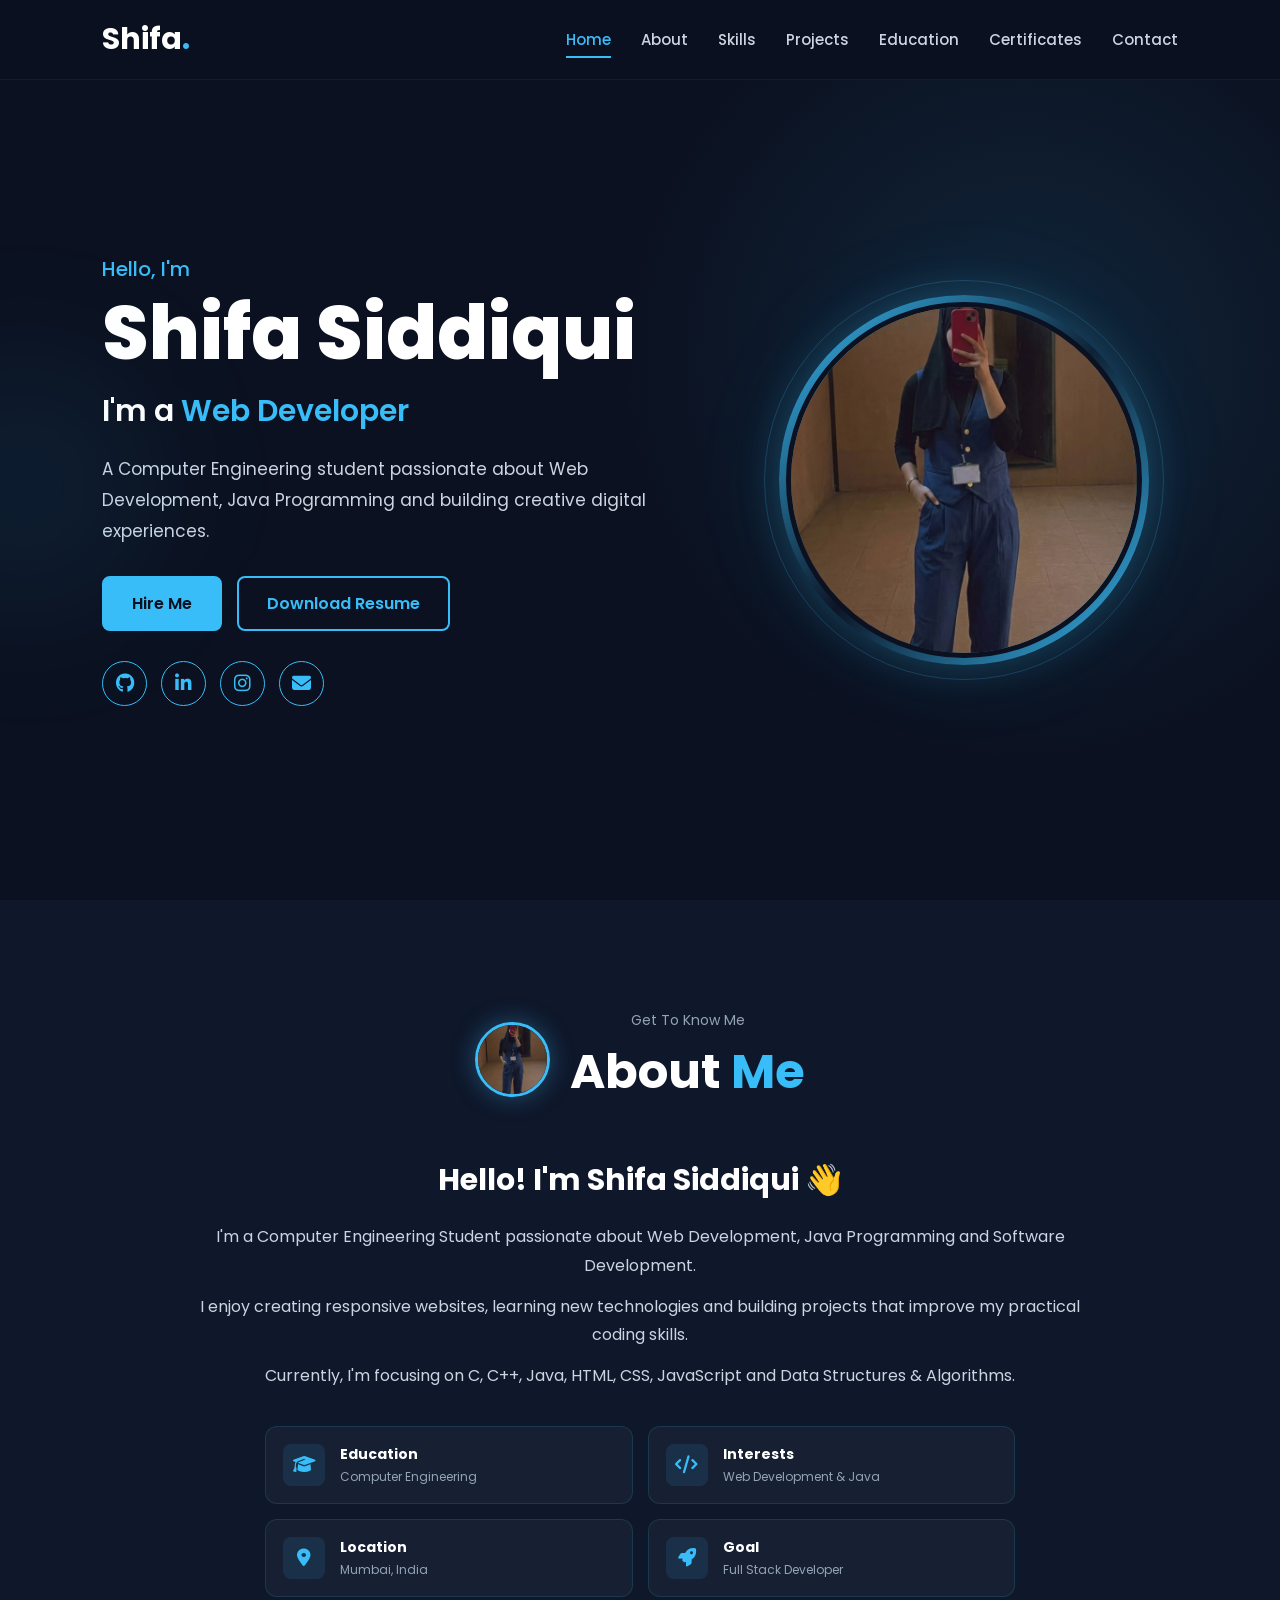
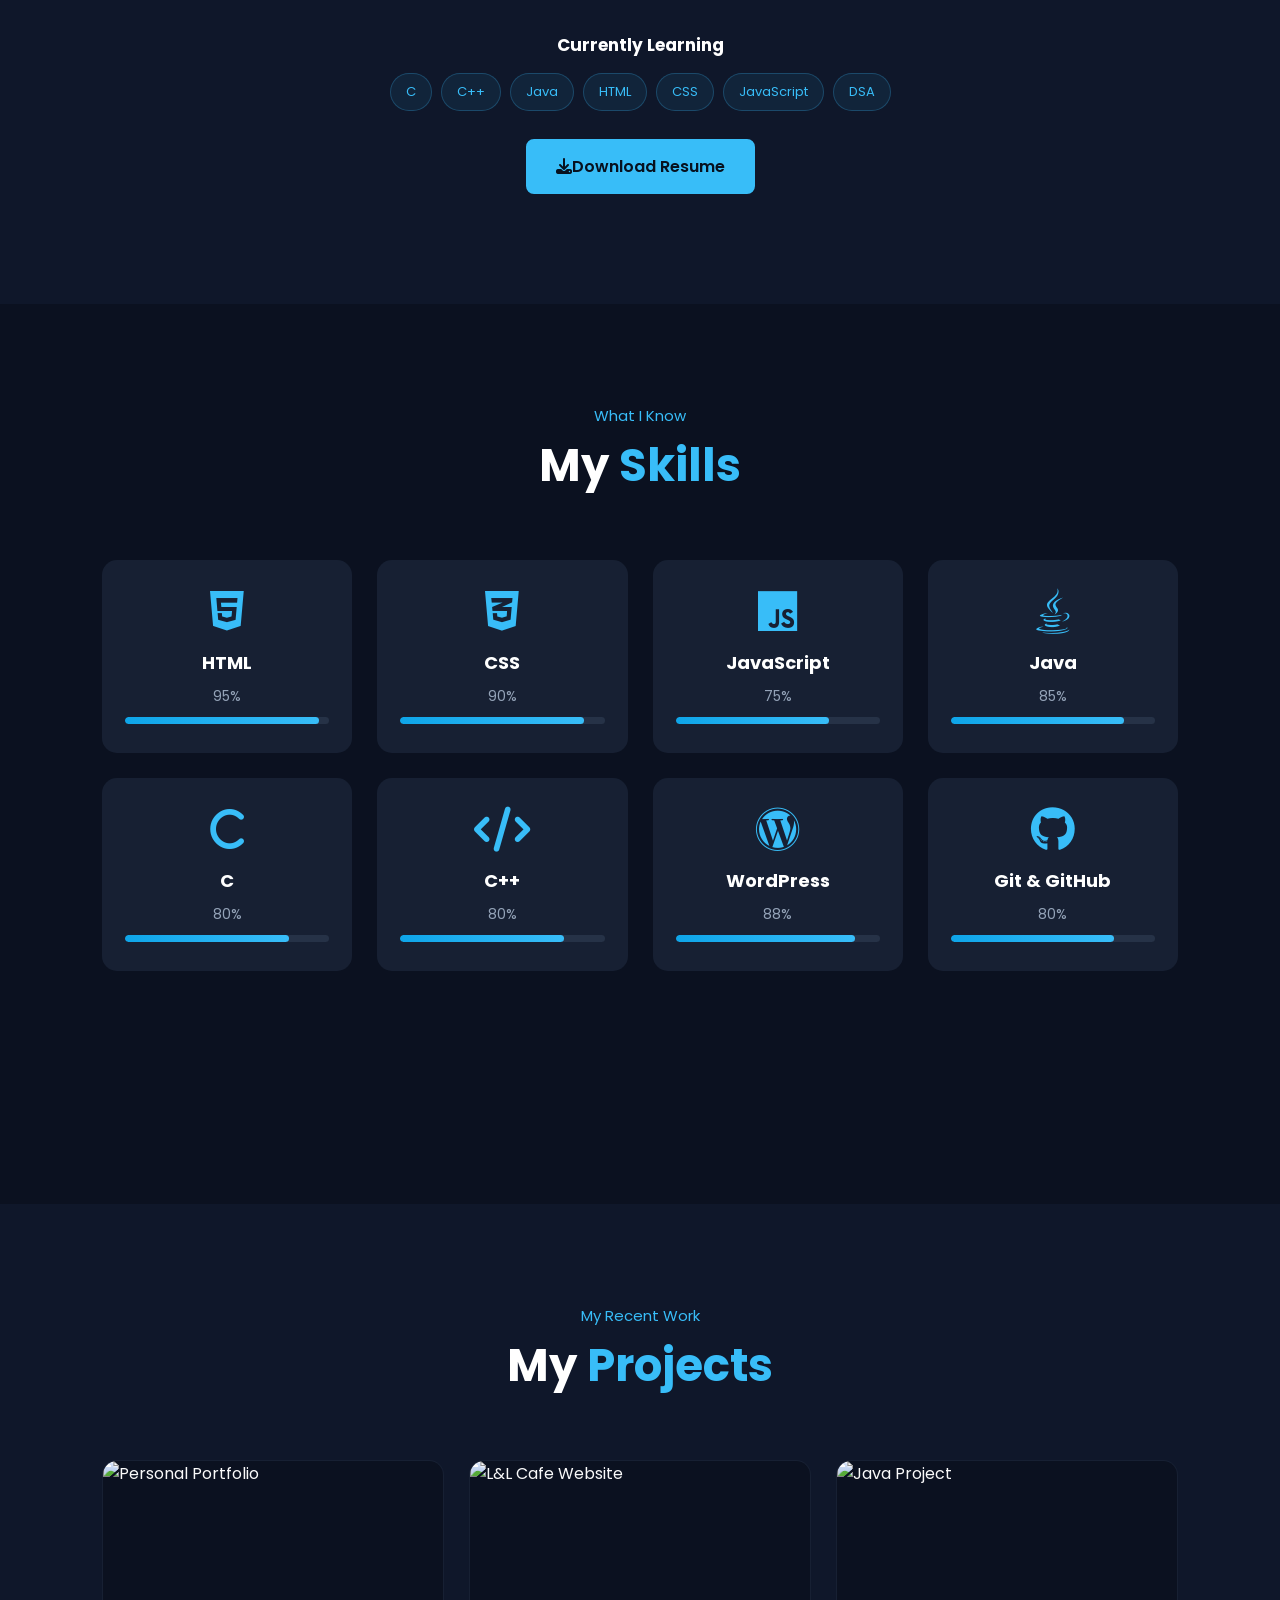
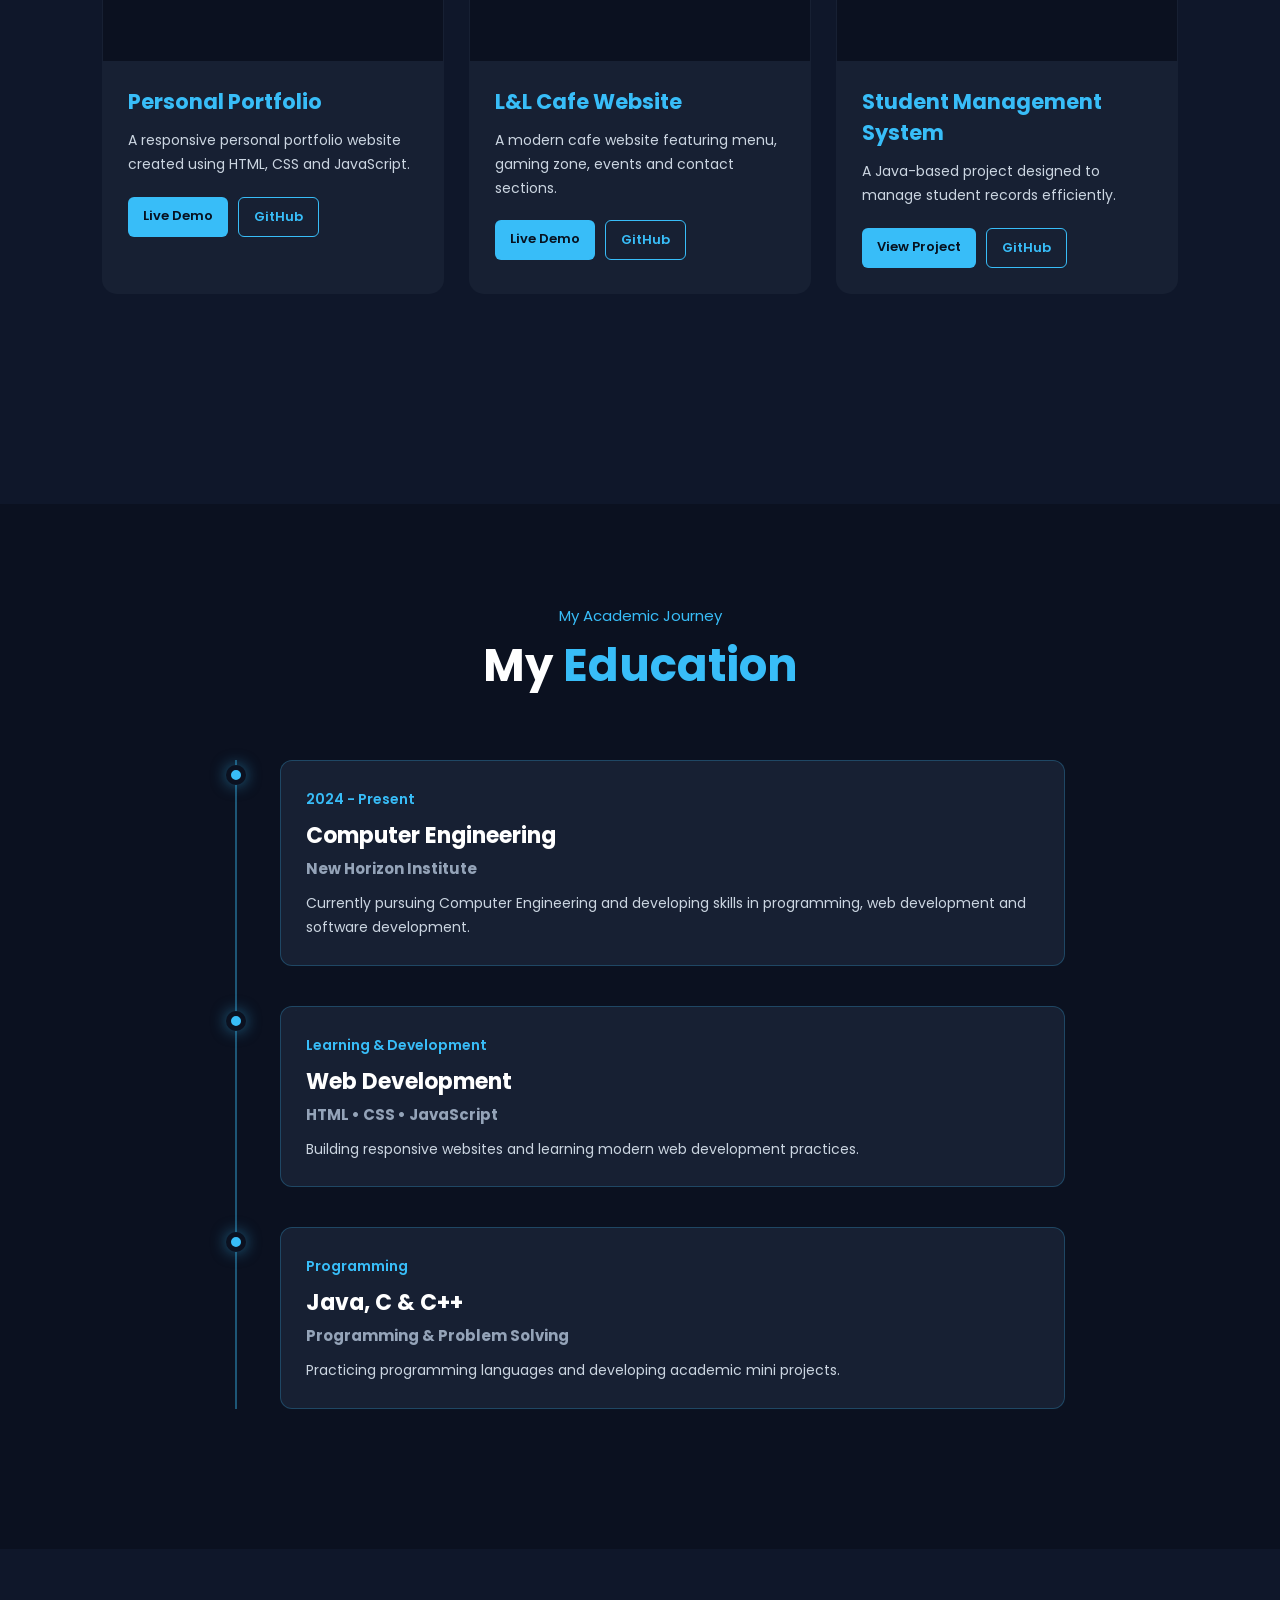
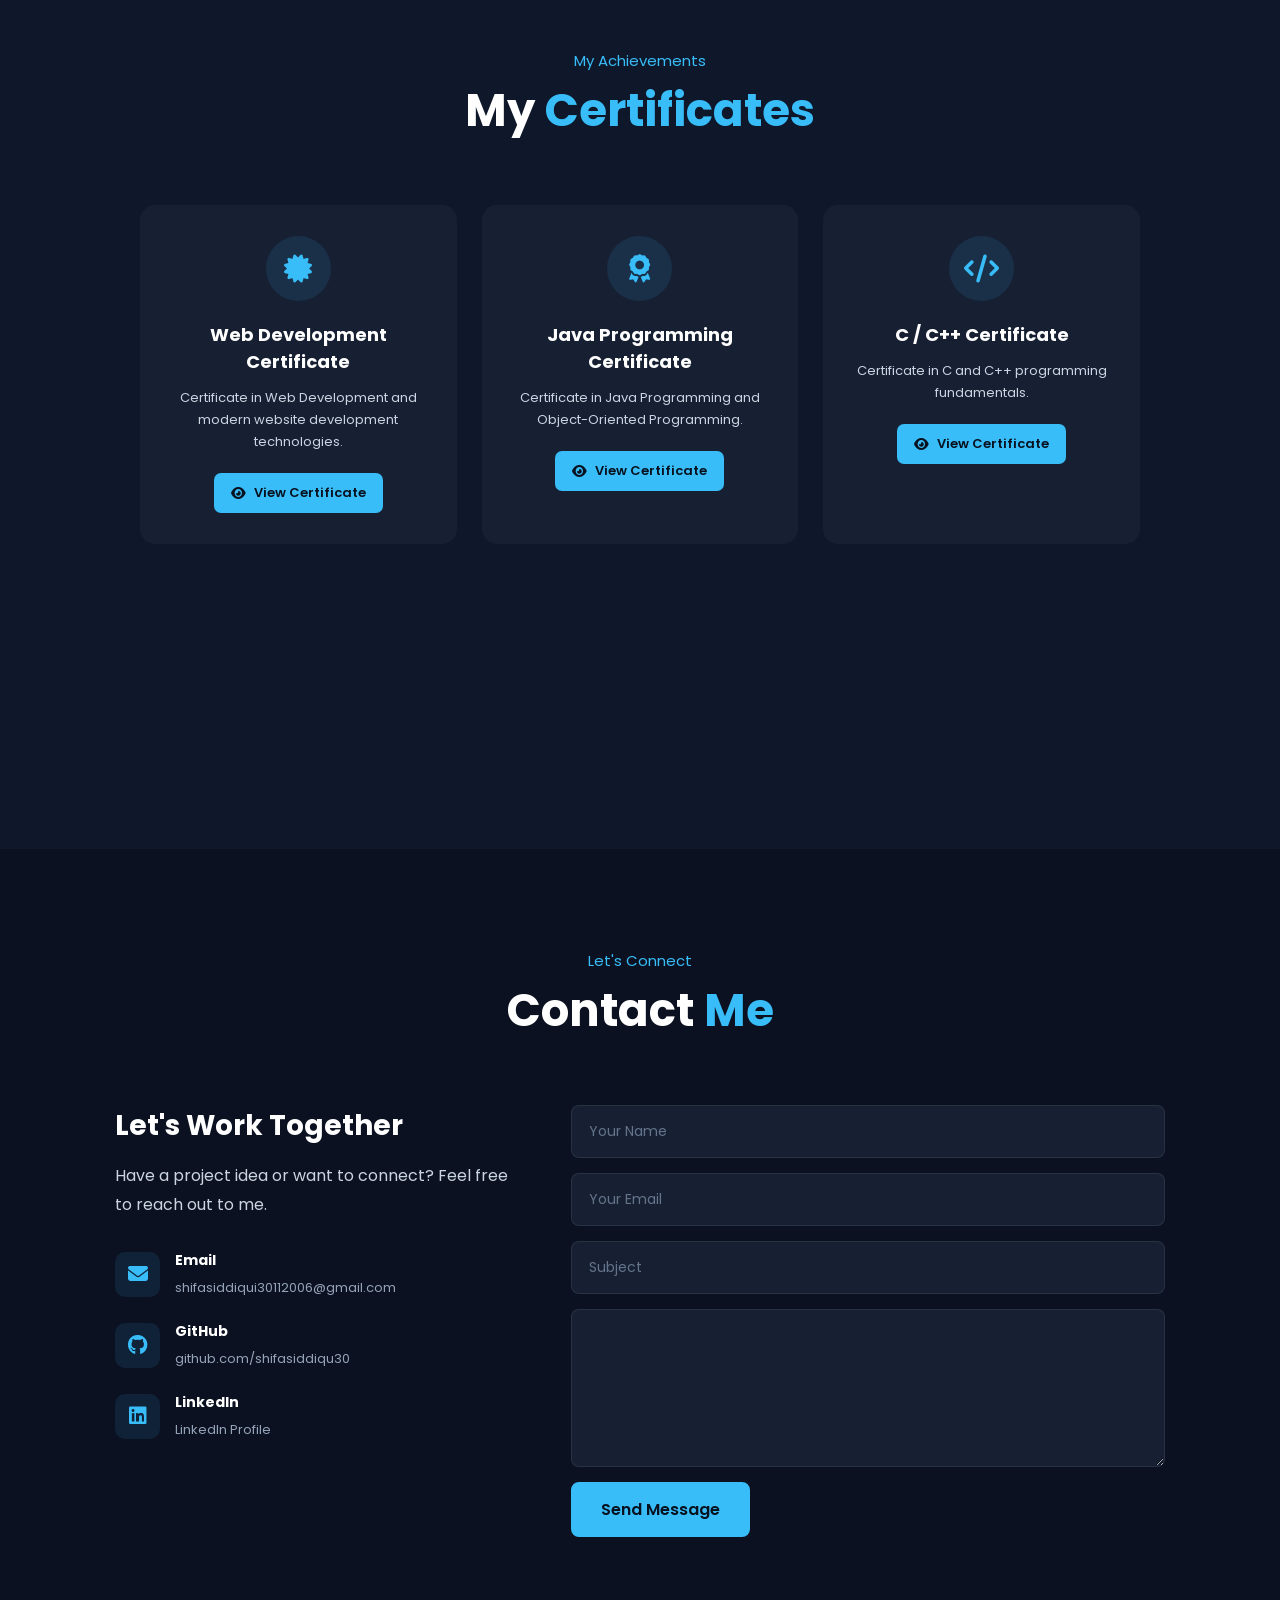
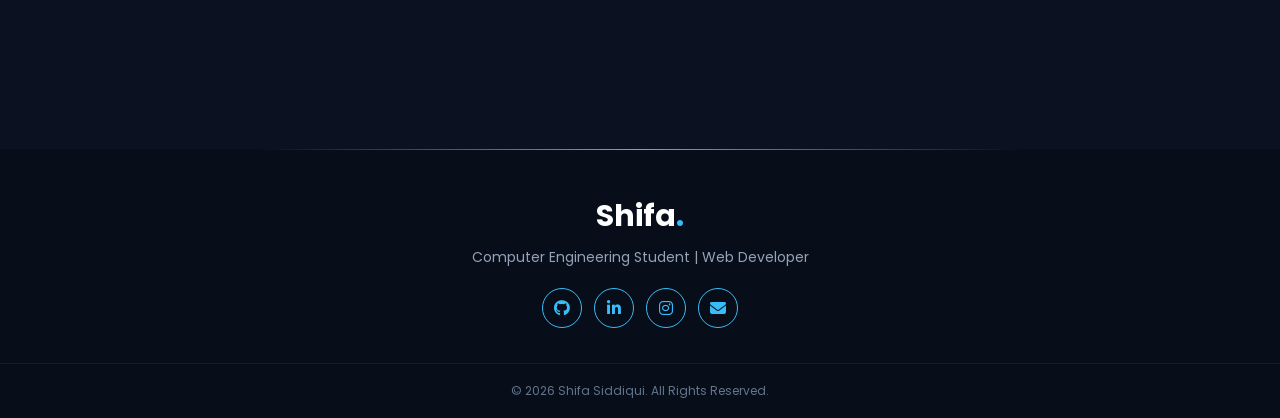
==== index.html @ 41fe54d6 "update portofolio" ====
<!DOCTYPE html>
<html lang="en">

<head>
    <meta charset="UTF-8">
    <meta name="viewport" content="width=device-width, initial-scale=1.0">

    <title>Shifa Siddiqui | Portfolio</title>

    <!-- Google Font -->
    <link rel="preconnect" href="https://fonts.googleapis.com">
    <link rel="preconnect" href="https://fonts.gstatic.com" crossorigin>

    <link href="https://fonts.googleapis.com/css2?family=Poppins:wght@300;400;500;600;700;800&display=swap"
        rel="stylesheet">

    <!-- Font Awesome -->
    <link rel="stylesheet"
        href="https://cdnjs.cloudflare.com/ajax/libs/font-awesome/6.5.2/css/all.min.css">

    <!-- CSS -->
    <link rel="stylesheet" href="style.css">
</head>

<body>


    <!-- =========================
            NAVBAR
    ========================== -->

    <header>

        <nav>

            <a href="#home" class="logo">
                Shifa<span>.</span>
            </a>

            <ul class="nav-links">

                <li>
                    <a href="#home" class="active">Home</a>
                </li>

                <li>
                    <a href="#about">About</a>
                </li>

                <li>
                    <a href="#skills">Skills</a>
                </li>

                <li>
                    <a href="#projects">Projects</a>
                </li>

                <li>
                    <a href="#education">Education</a>
                </li>

                <li>
                    <a href="#certificates">Certificates</a>
                </li>

                <li>
                    <a href="#contact">Contact</a>
                </li>

            </ul>

            <!-- Mobile Menu -->

            <div class="menu-icon">
                <i class="fas fa-bars"></i>
            </div>

        </nav>

    </header>



    <!-- =========================
            HERO SECTION
    ========================== -->

    <section class="hero" id="home">

        <div class="hero-content">

            <p class="small-heading">
                Hello, I'm
            </p>

            <h1>
                Shifa Siddiqui
            </h1>

            <h2>
                I'm a <span id="typing"></span>
            </h2>

            <p class="hero-text">
                A Computer Engineering student passionate about
                Web Development, Java Programming and building
                creative digital experiences.
            </p>


            <!-- Buttons -->

            <div class="hero-buttons">

                <a href="#contact" class="btn">
                    Hire Me
                </a>

                <a href="resume/Shifa_Siddiqui_Resume.pdf"
                    download
                    class="btn btn-outline">

                    Download Resume

                </a>

            </div>


            <!-- Social Links -->

            <div class="social">

                <!-- GitHub -->

                <a href="https://github.com/shifasiddiqu30"
                    target="_blank"
                    aria-label="GitHub">

                    <i class="fab fa-github"></i>

                </a>


                <!-- LinkedIn -->

                <a href="#"
                    target="_blank"
                    aria-label="LinkedIn">

                    <i class="fab fa-linkedin-in"></i>

                </a>


                <!-- Instagram -->

                <a href="#"
                    target="_blank"
                    aria-label="Instagram">

                    <i class="fab fa-instagram"></i>

                </a>


                <!-- Email -->

                <a href="mailto:shifasiddiqui30112006@gmail.com"
                    aria-label="Email">

                    <i class="fas fa-envelope"></i>

                </a>

            </div>

        </div>


        <!-- Profile Image -->

        <div class="hero-image">

            <div class="image-circle">

                <img src="image/profile.jpg.jpeg"
                    alt="Shifa Siddiqui">

            </div>

        </div>

    </section>



    <!-- =========================
            ABOUT SECTION
    ========================== -->
<!-- About Section -->
<section id="about" class="about">

    <!-- Heading -->
    <div class="about-title">

        <img src="image/profile.jpg.jpeg" alt="Shifa Siddiqui">

        <div>
            <p>Get To Know Me</p>
            <h2>About <span>Me</span></h2>
        </div>

    </div>


    <!-- About Content -->
    <div class="about-content">

        <h3>Hello! I'm Shifa Siddiqui 👋</h3>

        <p>
            I'm a Computer Engineering Student passionate about
            Web Development, Java Programming and Software Development.
        </p>

        <p>
            I enjoy creating responsive websites, learning new
            technologies and building projects that improve my
            practical coding skills.
        </p>

        <p>
            Currently, I'm focusing on C, C++, Java, HTML, CSS,
            JavaScript and Data Structures & Algorithms.
        </p>


        <!-- Information Cards -->
        <div class="about-info">

            <div class="info-card">
                <i class="fas fa-graduation-cap"></i>
                <div>
                    <h4>Education</h4>
                    <p>Computer Engineering</p>
                </div>
            </div>

            <div class="info-card">
                <i class="fas fa-code"></i>
                <div>
                    <h4>Interests</h4>
                    <p>Web Development & Java</p>
                </div>
            </div>

            <div class="info-card">
                <i class="fas fa-location-dot"></i>
                <div>
                    <h4>Location</h4>
                    <p>Mumbai, India</p>
                </div>
            </div>

            <div class="info-card">
                <i class="fas fa-rocket"></i>
                <div>
                    <h4>Goal</h4>
                    <p>Full Stack Developer</p>
                </div>
            </div>

        </div>


        <!-- Currently Learning -->
        <div class="currently-learning">

            <h4>Currently Learning</h4>

            <div class="learning-tags">
                <span>C</span>
                <span>C++</span>
                <span>Java</span>
                <span>HTML</span>
                <span>CSS</span>
                <span>JavaScript</span>
                <span>DSA</span>
            </div>

        </div>


        <!-- Resume -->
        <a href="resume.pdf/Shifa_Siddiqui_Resume.pdf"
           download
           class="btn about-btn">

            <i class="fas fa-download"></i>
            Download Resume

        </a>

    </div>

</section>


                    


    <!-- =========================
            SKILLS SECTION
    ========================== -->

    <section class="skills section" id="skills">

        <div class="section-title">

            <p>What I Know</p>

            <h2>
                My <span>Skills</span>
            </h2>

        </div>


        <div class="skills-container">


            <!-- HTML -->

            <div class="skill-card">

                <i class="fab fa-html5"></i>

                <h3>HTML</h3>

                <p>95%</p>

                <div class="progress">

                    <span class="html-progress"></span>

                </div>

            </div>


            <!-- CSS -->

            <div class="skill-card">

                <i class="fab fa-css3-alt"></i>

                <h3>CSS</h3>

                <p>90%</p>

                <div class="progress">

                    <span class="css-progress"></span>

                </div>

            </div>


            <!-- JavaScript -->

            <div class="skill-card">

                <i class="fab fa-js"></i>

                <h3>JavaScript</h3>

                <p>75%</p>

                <div class="progress">

                    <span class="js-progress"></span>

                </div>

            </div>


            <!-- Java -->

            <div class="skill-card">

                <i class="fab fa-java"></i>

                <h3>Java</h3>

                <p>85%</p>

                <div class="progress">

                    <span class="java-progress"></span>

                </div>

            </div>


            <!-- C -->

            <div class="skill-card">

                <i class="fas fa-c"></i>

                <h3>C</h3>

                <p>80%</p>

                <div class="progress">

                    <span class="c-progress"></span>

                </div>

            </div>


            <!-- C++ -->

            <div class="skill-card">

                <i class="fas fa-code"></i>

                <h3>C++</h3>

                <p>80%</p>

                <div class="progress">

                    <span class="cpp-progress"></span>

                </div>

            </div>


            <!-- WordPress -->

            <div class="skill-card">

                <i class="fab fa-wordpress"></i>

                <h3>WordPress</h3>

                <p>88%</p>

                <div class="progress">

                    <span class="wordpress-progress"></span>

                </div>

            </div>


            <!-- GitHub -->

            <div class="skill-card">

                <i class="fab fa-github"></i>

                <h3>Git & GitHub</h3>

                <p>80%</p>

                <div class="progress">

                    <span class="github-progress"></span>

                </div>

            </div>

        </div>

    </section>



    <!-- =========================
            PROJECTS SECTION
    ========================== -->

    <section class="projects section" id="projects">

        <div class="section-title">

            <p>My Recent Work</p>

            <h2>
                My <span>Projects</span>
            </h2>

        </div>


        <div class="projects-container">


            <!-- Portfolio Project -->

            <div class="project-card">

                <div class="project-image">

                    <img src="image/portfolio-project.jpg"
                        alt="Personal Portfolio">

                </div>


                <div class="project-content">

                    <h3>
                        Personal Portfolio
                    </h3>

                    <p>
                        A responsive personal portfolio website
                        created using HTML, CSS and JavaScript.
                    </p>


                    <div class="project-buttons">

                        <a href="https://shifasiddiqu30.github.io/shifa-portfolio/"
                            target="_blank"
                            class="project-btn">

                            Live Demo

                        </a>


                        <a href="https://github.com/shifasiddiqu30/shifa-portfolio"
                            target="_blank"
                            class="project-btn outline">

                            GitHub

                        </a>

                    </div>

                </div>

            </div>


            <!-- L&L Cafe -->

            <div class="project-card">

                <div class="project-image">

                    <img src="image/ll-cafe-project.jpg"
                        alt="L&L Cafe Website">

                </div>


                <div class="project-content">

                    <h3>
                        L&L Cafe Website
                    </h3>

                    <p>
                        A modern cafe website featuring menu,
                        gaming zone, events and contact sections.
                    </p>


                    <div class="project-buttons">

                        <a href="#"
                            class="project-btn">

                            Live Demo

                        </a>


                        <a href="#"
                            class="project-btn outline">

                            GitHub

                        </a>

                    </div>

                </div>

            </div>


            <!-- Java Project -->

            <div class="project-card">

                <div class="project-image">

                    <img src="image/java-project.jpg"
                        alt="Java Project">

                </div>


                <div class="project-content">

                    <h3>
                        Student Management System
                    </h3>

                    <p>
                        A Java-based project designed to
                        manage student records efficiently.
                    </p>


                    <div class="project-buttons">

                        <a href="#"
                            class="project-btn">

                            View Project

                        </a>


                        <a href="#"
                            class="project-btn outline">

                            GitHub

                        </a>

                    </div>

                </div>

            </div>

        </div>

    </section>



    <!-- =========================
            EDUCATION SECTION
    ========================== -->

    <section class="education section" id="education">

        <div class="section-title">

            <p>My Academic Journey</p>

            <h2>
                My <span>Education</span>
            </h2>

        </div>


        <div class="timeline">


            <!-- Education 1 -->

            <div class="timeline-item">

                <div class="timeline-dot"></div>


                <div class="timeline-content">

                    <span>
                        2024 - Present
                    </span>

                    <h3>
                        Computer Engineering
                    </h3>

                    <h4>
                        New Horizon Institute
                    </h4>

                    <p>
                        Currently pursuing Computer Engineering
                        and developing skills in programming,
                        web development and software development.
                    </p>

                </div>

            </div>


            <!-- Education 2 -->

            <div class="timeline-item">

                <div class="timeline-dot"></div>


                <div class="timeline-content">

                    <span>
                        Learning & Development
                    </span>

                    <h3>
                        Web Development
                    </h3>

                    <h4>
                        HTML • CSS • JavaScript
                    </h4>

                    <p>
                        Building responsive websites and
                        learning modern web development practices.
                    </p>

                </div>

            </div>


            <!-- Education 3 -->

            <div class="timeline-item">

                <div class="timeline-dot"></div>


                <div class="timeline-content">

                    <span>
                        Programming
                    </span>

                    <h3>
                        Java, C & C++
                    </h3>

                    <h4>
                        Programming & Problem Solving
                    </h4>

                    <p>
                        Practicing programming languages and
                        developing academic mini projects.
                    </p>

                </div>

            </div>

        </div>

    </section>



    <!-- =========================
            CERTIFICATES SECTION
    ========================== -->

    <section class="certificates section" id="certificates">

        <div class="section-title">

            <p>My Achievements</p>

            <h2>
                My <span>Certificates</span>
            </h2>

        </div>


        <div class="certificates-container">


            <!-- Certificate 1 -->

            <div class="certificate-card">

                <div class="certificate-icon">

                    <i class="fas fa-certificate"></i>

                </div>


                <div class="certificate-content">

                    <h3>
                        Web Development Certificate
                    </h3>

                    <p>
                        Certificate in Web Development and
                        modern website development technologies.
                    </p>


                    <a href="certificates/web-development.pdf"
                        target="_blank"
                        class="certificate-btn">

                        <i class="fas fa-eye"></i>

                        View Certificate

                    </a>

                </div>

            </div>



            <!-- Certificate 2 -->

            <div class="certificate-card">

                <div class="certificate-icon">

                    <i class="fas fa-award"></i>

                </div>


                <div class="certificate-content">

                    <h3>
                        Java Programming Certificate
                    </h3>

                    <p>
                        Certificate in Java Programming and
                        Object-Oriented Programming.
                    </p>


                    <a href="certificates/java-certificate.pdf"
                        target="_blank"
                        class="certificate-btn">

                        <i class="fas fa-eye"></i>

                        View Certificate

                    </a>

                </div>

            </div>



            <!-- Certificate 3 -->

            <div class="certificate-card">

                <div class="certificate-icon">

                    <i class="fas fa-code"></i>

                </div>


                <div class="certificate-content">

                    <h3>
                        C / C++ Certificate
                    </h3>

                    <p>
                        Certificate in C and C++ programming
                        fundamentals.
                    </p>


                    <a href="certificates/c-cpp-certificate.pdf"
                        target="_blank"
                        class="certificate-btn">

                        <i class="fas fa-eye"></i>

                        View Certificate

                    </a>

                </div>

            </div>

        </div>

    </section>



    <!-- =========================
            CONTACT SECTION
    ========================== -->

    <section class="contact section" id="contact">

        <div class="section-title">

            <p>Let's Connect</p>

            <h2>
                Contact <span>Me</span>
            </h2>

        </div>


        <div class="contact-container">


            <!-- Contact Information -->

            <div class="contact-info">

                <h3>
                    Let's Work Together
                </h3>

                <p>
                    Have a project idea or want to connect?
                    Feel free to reach out to me.
                </p>


                <!-- Email -->

                <div class="contact-item">

                    <i class="fas fa-envelope"></i>

                    <div>

                        <h4>
                            Email
                        </h4>

                        <a href="mailto:shifasiddiqui30112006@gmail.com">

                            shifasiddiqui30112006@gmail.com

                        </a>

                    </div>

                </div>


                <!-- GitHub -->

                <div class="contact-item">

                    <i class="fab fa-github"></i>

                    <div>

                        <h4>
                            GitHub
                        </h4>

                        <a href="https://github.com/shifasiddiqu30"
                            target="_blank">

                            github.com/shifasiddiqu30

                        </a>

                    </div>

                </div>


                <!-- LinkedIn -->

                <div class="contact-item">

                    <i class="fab fa-linkedin"></i>

                    <div>

                        <h4>
                            LinkedIn
                        </h4>

                        <a href="#"
                            target="_blank">

                            LinkedIn Profile

                        </a>

                    </div>

                </div>

            </div>


            <!-- Contact Form -->

            <form class="contact-form">

                <input
                    type="text"
                    placeholder="Your Name"
                    required>


                <input
                    type="email"
                    placeholder="Your Email"
                    required>


                <input
                    type="text"
                    placeholder="Subject"
                    required>


                <textarea
                    rows="6"
                    placeholder="Your Message"
                    required>
                </textarea>


                <button
                    type="submit"
                    class="btn">

                    Send Message

                </button>

            </form>

        </div>

    </section>



    <!-- =========================
            FOOTER
    ========================== -->

    <footer>

        <div class="footer-content">

            <h3>
                Shifa<span>.</span>
            </h3>

            <p>
                Computer Engineering Student |
                Web Developer
            </p>


            <div class="footer-social">


                <a href="https://github.com/shifasiddiqu30"
                    target="_blank">

                    <i class="fab fa-github"></i>

                </a>


                <a href="#"
                    target="_blank">

                    <i class="fab fa-linkedin-in"></i>

                </a>


                <a href="#"
                    target="_blank">

                    <i class="fab fa-instagram"></i>

                </a>


                <a href="mailto:shifasiddiqui30112006@gmail.com">

                    <i class="fas fa-envelope"></i>

                </a>

            </div>

        </div>


        <div class="footer-bottom">

            <p>
                © 2026 Shifa Siddiqui. All Rights Reserved.
            </p>

        </div>

    </footer>



    <!-- Back To Top -->

    <a href="#home"
        class="back-to-top">

        <i class="fas fa-arrow-up"></i>

    </a>



    <!-- JavaScript -->

    <script src="script.js"></script>

</body>

</html>
---- style.css ----
/* =====================================================
   GLOBAL
===================================================== */

* {
    margin: 0;
    padding: 0;
    box-sizing: border-box;
    font-family: 'Poppins', sans-serif;
}

html {
    scroll-behavior: smooth;
}

body {
    background: #0b1120;
    color: #ffffff;
    overflow-x: hidden;
}

a {
    text-decoration: none;
    color: inherit;
}

ul {
    list-style: none;
}

section {
    scroll-margin-top: 80px;
}

.section {
    min-height: 100vh;
    padding: 100px 8%;
}


/* =====================================================
   COLORS
===================================================== */

:root {
    --bg: #0b1120;
    --bg-light: #111827;
    --card: #172033;
    --blue: #38bdf8;
    --blue-dark: #0ea5e9;
    --text: #ffffff;
    --text-light: #cbd5e1;
    --text-muted: #94a3b8;
    --border: rgba(56, 189, 248, 0.25);
}


/* =====================================================
   NAVBAR
===================================================== */

header {
    width: 100%;
    position: fixed;
    top: 0;
    left: 0;
    z-index: 1000;
}

nav {
    width: 100%;
    height: 80px;
    padding: 0 8%;

    display: flex;
    align-items: center;
    justify-content: space-between;

    background: rgba(11, 17, 32, 0.92);
    backdrop-filter: blur(15px);

    border-bottom: 1px solid rgba(255, 255, 255, 0.05);
}


/* Logo */

.logo {
    font-size: 30px;
    font-weight: 700;
    color: white;
}

.logo span {
    color: var(--blue);
}


/* Navigation */

.nav-links {
    display: flex;
    align-items: center;
    gap: 30px;
}

.nav-links li a {
    position: relative;

    font-size: 15px;
    font-weight: 500;

    color: var(--text-light);

    transition: 0.3s;
}

.nav-links li a:hover,
.nav-links li a.active {
    color: var(--blue);
}


/* Underline */

.nav-links li a::after {
    content: "";

    position: absolute;
    left: 0;
    bottom: -8px;

    width: 0;
    height: 2px;

    background: var(--blue);

    transition: 0.3s;
}

.nav-links li a:hover::after,
.nav-links li a.active::after {
    width: 100%;
}


/* Mobile menu icon */

.menu-icon {
    display: none;

    font-size: 25px;
    color: white;

    cursor: pointer;
}


/* =====================================================
   HERO
===================================================== */

.hero {
    min-height: 100vh;

    padding: 120px 8% 60px;

    display: flex;
    align-items: center;
    justify-content: space-between;

    gap: 60px;

    background:
        radial-gradient(
            circle at 80% 40%,
            rgba(56, 189, 248, 0.12),
            transparent 35%
        );
}


/* Hero content */

.hero-content {
    width: 55%;
}

.small-heading {
    font-size: 20px;
    color: var(--blue);
    font-weight: 500;
    margin-bottom: 8px;
}

.hero-content h1 {
    font-size: clamp(45px, 6vw, 75px);
    line-height: 1.1;

    font-weight: 800;

    margin-bottom: 15px;
}

.hero-content h2 {
    font-size: 30px;
    font-weight: 600;

    margin-bottom: 20px;
}

#typing {
    color: var(--blue);
}

.hero-text {
    max-width: 650px;

    color: var(--text-light);

    font-size: 17px;
    line-height: 1.8;

    margin-bottom: 30px;
}


/* Hero buttons */

.hero-buttons {
    display: flex;
    gap: 15px;

    flex-wrap: wrap;
}

.btn {
    display: inline-flex;

    align-items: center;
    justify-content: center;

    padding: 13px 28px;

    background: var(--blue);
    color: #07111f;

    border-radius: 8px;

    font-size: 16px;
    font-weight: 600;

    border: 2px solid var(--blue);

    transition: 0.3s;

    cursor: pointer;
}

.btn:hover {
    background: transparent;
    color: var(--blue);

    transform: translateY(-3px);

    box-shadow: 0 8px 25px rgba(56, 189, 248, 0.2);
}

.btn-outline {
    background: transparent;
    color: var(--blue);
}

.btn-outline:hover {
    background: var(--blue);
    color: #07111f;
}


/* Social */

.social {
    display: flex;

    gap: 14px;

    margin-top: 30px;
}

.social a {
    width: 45px;
    height: 45px;

    display: flex;
    align-items: center;
    justify-content: center;

    border: 1px solid var(--blue);

    border-radius: 50%;

    color: var(--blue);

    font-size: 19px;

    transition: 0.3s;
}

.social a:hover {
    background: var(--blue);
    color: #07111f;

    transform: translateY(-5px);
}


/* =====================================================
   HERO IMAGE
===================================================== */

.hero-image {
    width: 40%;

    display: flex;
    justify-content: center;
    align-items: center;
}

.image-circle {
    width: 370px;
    height: 370px;

    padding: 7px;

    border-radius: 50%;

    background: linear-gradient(
        135deg,
        var(--blue),
        transparent,
        var(--blue)
    );

    box-shadow:
        0 0 40px rgba(56, 189, 248, 0.25),
        0 0 100px rgba(56, 189, 248, 0.08);

    animation: floating 4s ease-in-out infinite;
}

.image-circle img {
    width: 100%;
    height: 100%;

    object-fit: cover;

    border-radius: 50%;

    border: 5px solid var(--bg);
}


/* Floating animation */

@keyframes floating {

    0% {
        transform: translateY(0);
    }

    50% {
        transform: translateY(-12px);
    }

    100% {
        transform: translateY(0);
    }

}


/* =====================================================
   SECTION TITLE
===================================================== */

.section-title {
    text-align: center;

    margin-bottom: 60px;
}

.section-title p {
    color: var(--blue);

    font-size: 15px;

    margin-bottom: 5px;
}

.section-title h2 {
    font-size: 45px;

    font-weight: 700;
}

.section-title h2 span {
    color: var(--blue);
}


/* =====================================================
   ABOUT
===================================================== */

.about {
    background: #0f172a;
}

.about-container {
    max-width: 1100px;

    margin: auto;

    display: grid;

    grid-template-columns: 0.8fr 1.2fr;

    align-items: center;

    gap: 70px;
}


/* About image */

.about-image {
    display: flex;
    justify-content: center;
}

.about-image img {
    width: 300px;
    height: 300px;

    object-fit: cover;

    border-radius: 20px;

    border: 2px solid var(--blue);

    box-shadow:
        0 0 35px rgba(56, 189, 248, 0.18);
}


/* About text */

.about-content h3 {
    font-size: 27px;

    margin-bottom: 18px;
}

.about-content > p {
    color: var(--text-light);

    line-height: 1.8;

    margin-bottom: 15px;
}


/* About cards */

.about-info {
    display: grid;

    grid-template-columns: repeat(2, 1fr);

    gap: 15px;

    margin-top: 25px;
}

.info-card {
    display: flex;

    align-items: center;

    gap: 15px;

    padding: 18px;

    background: rgba(255, 255, 255, 0.03);

    border: 1px solid var(--border);

    border-radius: 12px;

    transition: 0.3s;
}

.info-card:hover {
    transform: translateY(-5px);

    border-color: var(--blue);

    background: rgba(56, 189, 248, 0.05);
}

.info-card i {
    font-size: 23px;

    color: var(--blue);
}

.info-card h4 {
    font-size: 15px;

    margin-bottom: 3px;
}

.info-card p {
    font-size: 13px;

    color: var(--text-muted);
}


/* =====================================================
   SKILLS
===================================================== */

.skills {
    background: var(--bg);
}

.skills-container {
    max-width: 1100px;

    margin: auto;

    display: grid;

    grid-template-columns: repeat(4, 1fr);

    gap: 25px;
}


/* Skill card */

.skill-card {
    padding: 28px 22px;

    text-align: center;

    background: var(--card);

    border: 1px solid transparent;

    border-radius: 15px;

    transition: 0.3s;
}

.skill-card:hover {
    transform: translateY(-8px);

    border-color: var(--blue);

    box-shadow:
        0 15px 35px rgba(0, 0, 0, 0.25);
}

.skill-card > i {
    font-size: 45px;

    color: var(--blue);

    margin-bottom: 15px;
}

.skill-card h3 {
    font-size: 18px;

    margin-bottom: 10px;
}

.skill-card p {
    color: var(--text-muted);

    font-size: 14px;

    margin-bottom: 10px;
}


/* Progress */

.progress {
    width: 100%;
    height: 7px;

    background: #263247;

    border-radius: 20px;

    overflow: hidden;
}

.progress span {
    display: block;

    height: 100%;

    background: linear-gradient(
        90deg,
        var(--blue-dark),
        var(--blue)
    );

    border-radius: 20px;
}


/* Skill percentages */

.html-progress {
    width: 95%;
}

.css-progress {
    width: 90%;
}

.js-progress {
    width: 75%;
}

.java-progress {
    width: 85%;
}

.c-progress {
    width: 80%;
}

.cpp-progress {
    width: 80%;
}

.wordpress-progress {
    width: 88%;
}

.github-progress {
    width: 80%;
}


/* =====================================================
   PROJECTS
===================================================== */

.projects {
    background: #0f172a;
}

.projects-container {
    max-width: 1100px;

    margin: auto;

    display: grid;

    grid-template-columns: repeat(3, 1fr);

    gap: 25px;
}


/* Project card */

.project-card {
    overflow: hidden;

    background: var(--card);

    border-radius: 15px;

    border: 1px solid transparent;

    transition: 0.3s;
}

.project-card:hover {
    transform: translateY(-8px);

    border-color: var(--blue);

    box-shadow:
        0 15px 35px rgba(0, 0, 0, 0.3);
}


/* Project image */

.project-image {
    width: 100%;
    height: 200px;

    overflow: hidden;

    background: #0b1120;
}

.project-image img {
    width: 100%;
    height: 100%;

    object-fit: cover;

    transition: 0.5s;
}

.project-card:hover .project-image img {
    transform: scale(1.08);
}


/* Project content */

.project-content {
    padding: 25px;
}

.project-content h3 {
    font-size: 21px;

    color: var(--blue);

    margin-bottom: 12px;
}

.project-content p {
    color: var(--text-light);

    font-size: 14px;

    line-height: 1.7;

    margin-bottom: 20px;
}


/* Project buttons */

.project-buttons {
    display: flex;

    gap: 10px;

    flex-wrap: wrap;
}

.project-btn {
    padding: 9px 15px;

    background: var(--blue);

    color: #07111f;

    border-radius: 6px;

    font-size: 13px;

    font-weight: 600;

    transition: 0.3s;
}

.project-btn:hover {
    transform: translateY(-2px);
}

.project-btn.outline {
    background: transparent;

    color: var(--blue);

    border: 1px solid var(--blue);
}


/* =====================================================
   EDUCATION
===================================================== */

.education {
    background: var(--bg);
}

.timeline {
    max-width: 850px;

    margin: auto;

    position: relative;
}

.timeline::before {
    content: "";

    position: absolute;

    left: 20px;

    top: 0;
    bottom: 0;

    width: 2px;

    background: var(--blue);

    opacity: 0.4;
}

.timeline-item {
    position: relative;

    padding-left: 65px;

    margin-bottom: 40px;
}

.timeline-dot {
    position: absolute;

    left: 11px;

    top: 5px;

    width: 20px;
    height: 20px;

    border-radius: 50%;

    background: var(--blue);

    border: 5px solid var(--bg);

    box-shadow:
        0 0 15px rgba(56, 189, 248, 0.5);
}

.timeline-content {
    padding: 25px;

    background: var(--card);

    border: 1px solid var(--border);

    border-radius: 12px;

    transition: 0.3s;
}

.timeline-content:hover {
    transform: translateX(8px);

    border-color: var(--blue);
}

.timeline-content span {
    color: var(--blue);

    font-size: 14px;

    font-weight: 600;
}

.timeline-content h3 {
    font-size: 22px;

    margin: 8px 0 5px;
}

.timeline-content h4 {
    color: var(--text-muted);

    font-size: 15px;

    margin-bottom: 12px;
}

.timeline-content p {
    color: var(--text-light);

    font-size: 14px;

    line-height: 1.7;
}


/* =====================================================
   CERTIFICATES
===================================================== */

.certificates {
    background: #0f172a;
}

.certificates-container {
    max-width: 1000px;

    margin: auto;

    display: grid;

    grid-template-columns: repeat(3, 1fr);

    gap: 25px;
}


/* Certificate card */

.certificate-card {
    padding: 30px 25px;

    background: var(--card);

    border: 1px solid transparent;

    border-radius: 15px;

    text-align: center;

    transition: 0.3s;
}

.certificate-card:hover {
    transform: translateY(-8px);

    border-color: var(--blue);

    box-shadow:
        0 15px 35px rgba(0, 0, 0, 0.25);
}


/* Certificate icon */

.certificate-icon {
    width: 65px;
    height: 65px;

    margin: 0 auto 20px;

    display: flex;

    align-items: center;
    justify-content: center;

    border-radius: 50%;

    background: rgba(56, 189, 248, 0.1);

    color: var(--blue);

    font-size: 28px;
}

.certificate-content h3 {
    font-size: 18px;

    margin-bottom: 12px;
}

.certificate-content p {
    color: var(--text-light);

    font-size: 13px;

    line-height: 1.7;

    margin-bottom: 20px;
}


/* Certificate button */

.certificate-btn {
    display: inline-flex;

    align-items: center;

    gap: 8px;

    padding: 10px 17px;

    background: var(--blue);

    color: #07111f;

    border-radius: 7px;

    font-size: 13px;

    font-weight: 600;

    transition: 0.3s;
}

.certificate-btn:hover {
    background: transparent;

    color: var(--blue);

    border: 1px solid var(--blue);
}


/* =====================================================
   CONTACT
===================================================== */

.contact {
    background: var(--bg);
}

.contact-container {
    max-width: 1050px;

    margin: auto;

    display: grid;

    grid-template-columns: 0.8fr 1.2fr;

    gap: 60px;

    align-items: start;
}


/* Contact information */

.contact-info h3 {
    font-size: 28px;

    margin-bottom: 15px;
}

.contact-info > p {
    color: var(--text-light);

    line-height: 1.8;

    margin-bottom: 30px;
}

.contact-item {
    display: flex;

    align-items: center;

    gap: 15px;

    margin-bottom: 22px;
}

.contact-item > i {
    width: 45px;
    height: 45px;

    display: flex;

    align-items: center;
    justify-content: center;

    border-radius: 10px;

    background: rgba(56, 189, 248, 0.1);

    color: var(--blue);

    font-size: 20px;
}

.contact-item h4 {
    font-size: 14px;

    margin-bottom: 3px;
}

.contact-item a {
    color: var(--text-muted);

    font-size: 13px;

    transition: 0.3s;
}

.contact-item a:hover {
    color: var(--blue);
}


/* Contact form */

.contact-form {
    display: flex;

    flex-direction: column;

    gap: 15px;
}

.contact-form input,
.contact-form textarea {
    width: 100%;

    padding: 15px 17px;

    border: 1px solid rgba(255, 255, 255, 0.08);

    outline: none;

    border-radius: 8px;

    background: var(--card);

    color: white;

    font-size: 14px;

    resize: vertical;

    transition: 0.3s;
}

.contact-form input:focus,
.contact-form textarea:focus {
    border-color: var(--blue);

    box-shadow:
        0 0 15px rgba(56, 189, 248, 0.08);
}

.contact-form input::placeholder,
.contact-form textarea::placeholder {
    color: #64748b;
}

.contact-form .btn {
    width: fit-content;
}


/* =====================================================
   FOOTER
===================================================== */

footer {
    background: #070d19;

    padding-top: 45px;
}

.footer-content {
    text-align: center;

    padding: 0 20px 35px;
}

.footer-content h3 {
    font-size: 30px;

    margin-bottom: 8px;
}

.footer-content h3 span {
    color: var(--blue);
}

.footer-content p {
    color: var(--text-muted);

    font-size: 14px;
}


/* Footer social */

.footer-social {
    display: flex;

    justify-content: center;

    gap: 12px;

    margin-top: 20px;
}

.footer-social a {
    width: 40px;
    height: 40px;

    display: flex;

    align-items: center;
    justify-content: center;

    border: 1px solid var(--blue);

    border-radius: 50%;

    color: var(--blue);

    transition: 0.3s;
}

.footer-social a:hover {
    background: var(--blue);

    color: #07111f;

    transform: translateY(-4px);
}


/* Footer bottom */

.footer-bottom {
    text-align: center;

    padding: 18px;

    border-top: 1px solid rgba(255, 255, 255, 0.06);
}

.footer-bottom p {
    color: #64748b;

    font-size: 12px;
}


/* =====================================================
   BACK TO TOP
===================================================== */

.back-to-top {
    position: fixed;

    right: 25px;
    bottom: 25px;

    width: 45px;
    height: 45px;

    display: flex;

    align-items: center;
    justify-content: center;

    background: var(--blue);

    color: #07111f;

    border-radius: 8px;

    font-size: 18px;

    z-index: 500;

    transition: 0.3s;
}

.back-to-top:hover {
    transform: translateY(-5px);

    box-shadow:
        0 8px 25px rgba(56, 189, 248, 0.25);
}


/* =====================================================
   RESPONSIVE - TABLET
===================================================== */

@media (max-width: 1100px) {

    nav {
        padding: 0 5%;
    }

    .section {
        padding: 90px 5%;
    }

    .hero {
        padding-left: 5%;
        padding-right: 5%;
    }

    .skills-container {
        grid-template-columns: repeat(3, 1fr);
    }

    .projects-container {
        grid-template-columns: repeat(2, 1fr);
    }

    .certificates-container {
        grid-template-columns: repeat(2, 1fr);
    }

}


/* =====================================================
   RESPONSIVE - MOBILE
===================================================== */

@media (max-width: 800px) {

    /* Navbar */

    nav {
        height: 70px;
        padding: 0 6%;
    }

    .menu-icon {
        display: block;
    }

    .nav-links {
        position: absolute;

        top: 70px;
        left: -100%;

        width: 100%;

        padding: 25px 0;

        flex-direction: column;

        gap: 20px;

        background: rgba(11, 17, 32, 0.98);

        transition: 0.4s;

        border-top: 1px solid rgba(255, 255, 255, 0.05);
    }

    .nav-links.active {
        left: 0;
    }

    .nav-links li a {
        font-size: 16px;
    }


    /* Hero */

    .hero {
        min-height: auto;

        padding-top: 120px;
        padding-bottom: 80px;

        flex-direction: column-reverse;

        text-align: center;

        gap: 45px;
    }

    .hero-content {
        width: 100%;
    }

    .hero-content h1 {
        font-size: 48px;
    }

    .hero-content h2 {
        font-size: 23px;
    }

    .hero-text {
        font-size: 15px;
    }

    .hero-buttons {
        justify-content: center;
    }

    .social {
        justify-content: center;
    }

    .hero-image {
        width: 100%;
    }

    .image-circle {
        width: 280px;
        height: 280px;
    }


    /* Section title */

    .section-title {
        margin-bottom: 40px;
    }

    .section-title h2 {
        font-size: 38px;
    }


    /* About */

    .about-container {
        grid-template-columns: 1fr;

        gap: 40px;

        text-align: center;
    }

    .about-image img {
        width: 250px;
        height: 250px;
    }

    .about-info {
        text-align: left;
    }


    /* Skills */

    .skills-container {
        grid-template-columns: repeat(2, 1fr);

        gap: 15px;
    }

    .skill-card {
        padding: 23px 15px;
    }


    /* Projects */

    .projects-container {
        grid-template-columns: 1fr;
    }


    /* Certificates */

    .certificates-container {
        grid-template-columns: 1fr;
    }


    /* Contact */

    .contact-container {
        grid-template-columns: 1fr;

        gap: 45px;
    }

}


/* =====================================================
   SMALL MOBILE
===================================================== */

@media (max-width: 500px) {

    .section {
        padding: 80px 6%;
    }

    .hero-content h1 {
        font-size: 40px;
    }

    .hero-content h2 {
        font-size: 20px;
    }

    .hero-text {
        font-size: 14px;
    }

    .image-circle {
        width: 230px;
        height: 230px;
    }

    .about-info {
        grid-template-columns: 1fr;
    }

    .skills-container {
        grid-template-columns: 1fr;
    }

    .hero-buttons {
        flex-direction: column;

        align-items: center;
    }

    .hero-buttons .btn {
        width: 220px;
    }

    .timeline-item {
        padding-left: 50px;
    }

    .timeline::before {
        left: 15px;
    }

    .timeline-dot {
        left: 6px;
    }

    .back-to-top {
        right: 15px;
        bottom: 15px;
    }

}
/* Scroll Reveal */

.reveal {
    opacity: 0;
    transform: translateY(40px);
    transition: 0.8s ease;
}

.reveal.show {
    opacity: 1;
    transform: translateY(0);
}
/* =====================================================
   EXTRA PROFESSIONAL POLISH
===================================================== */

/* Selection Color */

::selection {
    background: #38bdf8;
    color: #07111f;
}


/* Smooth Button Animation */

.btn,
.project-btn,
.certificate-btn {
    position: relative;
    overflow: hidden;
}

.btn::before,
.project-btn::before,
.certificate-btn::before {
    content: "";

    position: absolute;

    width: 0;
    height: 100%;

    left: 50%;
    top: 0;

    background: rgba(255, 255, 255, 0.12);

    transform: translateX(-50%);

    transition: 0.4s;

    z-index: 0;
}

.btn:hover::before,
.project-btn:hover::before,
.certificate-btn:hover::before {
    width: 100%;
}

.btn,
.project-btn,
.certificate-btn {
    isolation: isolate;
}

.btn > *,
.project-btn > *,
.certificate-btn > * {
    position: relative;
    z-index: 1;
}


/* Hero Glow */

.hero::before {
    content: "";

    position: absolute;

    width: 250px;
    height: 250px;

    left: -100px;
    top: 40%;

    background: rgba(56, 189, 248, 0.08);

    border-radius: 50%;

    filter: blur(70px);

    pointer-events: none;
}


/* Profile Image Glow */

.image-circle {
    position: relative;
}

.image-circle::before {
    content: "";

    position: absolute;

    inset: -15px;

    border-radius: 50%;

    border: 1px solid rgba(56, 189, 248, 0.2);

    animation: rotateGlow 8s linear infinite;
}

@keyframes rotateGlow {

    from {
        transform: rotate(0deg);
    }

    to {
        transform: rotate(360deg);
    }

}


/* Skill Icon Hover */

.skill-card > i {
    transition: 0.3s;
}

.skill-card:hover > i {
    transform: scale(1.15);
}


/* Project Image Overlay */

.project-image {
    position: relative;
}

.project-image::after {
    content: "";

    position: absolute;

    inset: 0;

    background: linear-gradient(
        to top,
        rgba(11, 17, 32, 0.35),
        transparent
    );

    pointer-events: none;
}


/* Certificate Icon Animation */

.certificate-card:hover .certificate-icon {
    transform: rotateY(180deg);
}

.certificate-icon {
    transition: 0.5s;
}


/* Contact Inputs */

.contact-form input,
.contact-form textarea {
    transition:
        border-color 0.3s,
        box-shadow 0.3s,
        transform 0.3s;
}

.contact-form input:hover,
.contact-form textarea:hover {
    border-color: rgba(56, 189, 248, 0.4);
}

.contact-form input:focus,
.contact-form textarea:focus {
    transform: translateY(-2px);
}


/* Footer */

footer {
    position: relative;
}

footer::before {
    content: "";

    position: absolute;

    top: 0;
    left: 50%;

    width: 60%;

    height: 1px;

    transform: translateX(-50%);

    background: linear-gradient(
        90deg,
        transparent,
        #38bdf8,
        transparent
    );
}


/* Back To Top Smooth */

.back-to-top {
    opacity: 0;
    pointer-events: none;
}

.back-to-top.visible {
    opacity: 1;
    pointer-events: auto;
}


/* Mobile Improvements */

@media (max-width: 800px) {

    .hero::before {
        display: none;
    }

    .image-circle::before {
        inset: -10px;
    }

    .section {
        overflow: hidden;
    }

}


/* Small Screen */

@media (max-width: 400px) {

    .hero-content h1 {
        font-size: 35px;
    }

    .section-title h2 {
        font-size: 32px;
    }

    .image-circle {
        width: 210px;
        height: 210px;
    }

    .social a {
        width: 40px;
        height: 40px;
    }

}
/* =====================================================
   ABOUT SECTION - NEW DESIGN
===================================================== */


.about {
    min-height: 100vh;
    padding: 110px 10%;
    background: #0f172a;
}


/* =========================
   ABOUT TITLE
========================= */

.about-title {
    display: flex;
    align-items: center;

    justify-content: center;

    gap: 20px;

    margin-bottom: 50px;
}


/* Small Photo - LEFT */

.about-title img {
    width: 75px;
    height: 75px;

    object-fit: cover;

    border-radius: 50%;

    border: 3px solid #38bdf8;

    box-shadow:
        0 0 25px rgba(56, 189, 248, 0.35);
}


/* Heading */

.about-title div {
    text-align: center;
}

.about-title p {
    color: #94a3b8;

    font-size: 14px;

    margin-bottom: 5px;
}

.about-title h2 {
    font-size: 48px;

    color: white;
}

.about-title h2 span {
    color: #38bdf8;
}


/* =========================
   ABOUT CONTENT
========================= */

.about-content {
    max-width: 900px;

    margin: auto;

    text-align: center;
}


/* Hello */

.about-content h3 {
    font-size: 30px;

    margin-bottom: 20px;

    color: white;
}


/* Paragraphs */

.about-content > p {
    color: #cbd5e1;

    font-size: 16px;

    line-height: 1.8;

    margin-bottom: 12px;
}


/* =========================
   INFO CARDS
========================= */

.about-info {
    max-width: 750px;

    margin: 35px auto;

    display: grid;

    grid-template-columns: repeat(2, 1fr);

    gap: 15px;

    text-align: left;
}


.info-card {
    display: flex;

    align-items: center;

    gap: 15px;

    padding: 17px;

    background: #172033;

    border: 1px solid rgba(56, 189, 248, 0.15);

    border-radius: 12px;

    transition: 0.3s;
}


.info-card:hover {
    transform: translateY(-5px);

    border-color: #38bdf8;

    box-shadow:
        0 8px 25px rgba(0, 0, 0, 0.25);
}


.info-card i {
    min-width: 42px;
    height: 42px;

    display: flex;

    justify-content: center;
    align-items: center;

    background: rgba(56, 189, 248, 0.1);

    color: #38bdf8;

    border-radius: 8px;

    font-size: 18px;
}


.info-card h4 {
    font-size: 14px;

    margin-bottom: 3px;
}


.info-card p {
    color: #94a3b8;

    font-size: 12px;
}


/* =========================
   CURRENTLY LEARNING
========================= */

.currently-learning {
    margin-top: 25px;
}


.currently-learning h4 {
    font-size: 17px;

    margin-bottom: 15px;
}


.learning-tags {
    display: flex;

    justify-content: center;

    flex-wrap: wrap;

    gap: 9px;
}


.learning-tags span {
    padding: 8px 15px;

    border-radius: 20px;

    background: rgba(56, 189, 248, 0.08);

    border: 1px solid rgba(56, 189, 248, 0.25);

    color: #38bdf8;

    font-size: 13px;

    transition: 0.3s;
}


.learning-tags span:hover {
    background: #38bdf8;

    color: #07111f;

    transform: translateY(-3px);
}


/* =========================
   RESUME BUTTON
========================= */

.about-btn {
    margin-top: 28px;
}


/* =========================
   MOBILE
========================= */

@media (max-width: 600px) {

    .about {
        padding: 90px 6%;
    }

    .about-title {
        gap: 12px;

        margin-bottom: 40px;
    }

    .about-title img {
        width: 60px;
        height: 60px;
    }

    .about-title h2 {
        font-size: 36px;
    }

    .about-title p {
        font-size: 12px;
    }

    .about-content h3 {
        font-size: 24px;
    }

    .about-content > p {
        font-size: 14px;
    }

    .about-info {
        grid-template-columns: 1fr;
    }

}
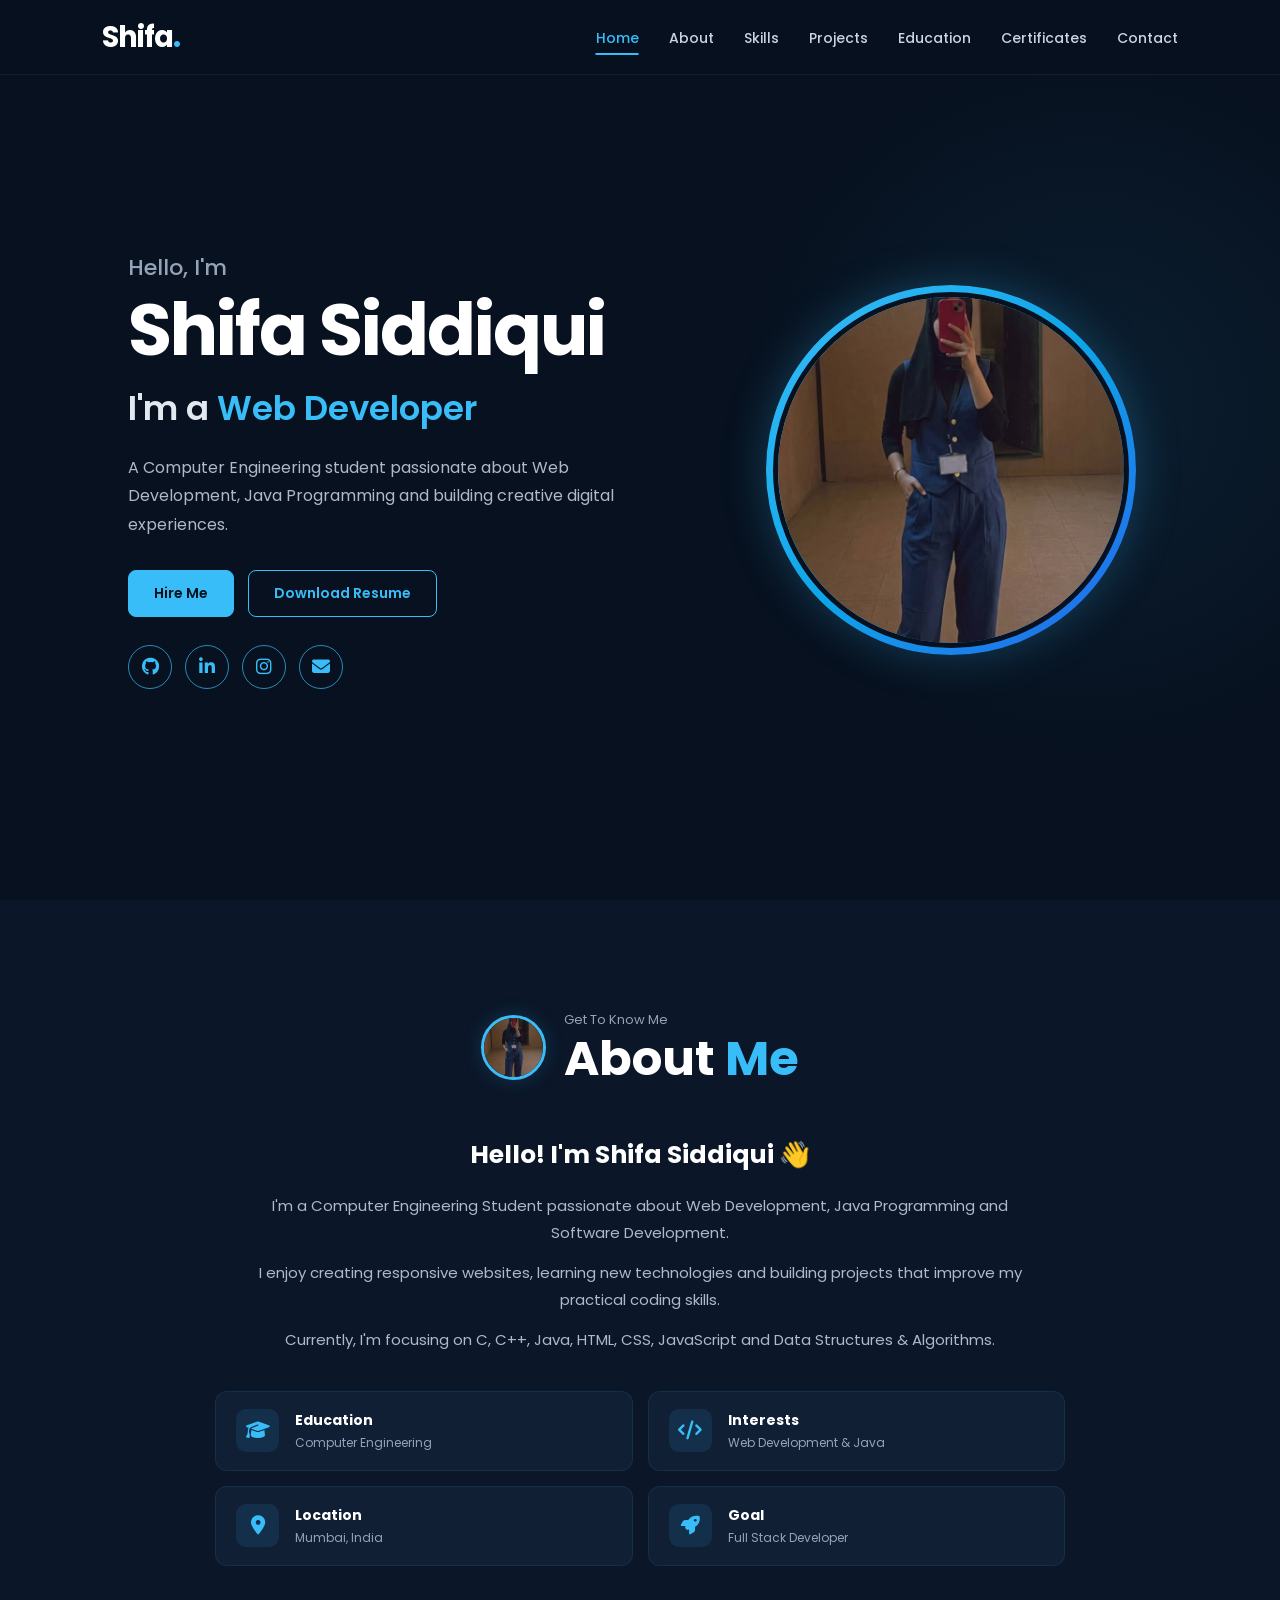
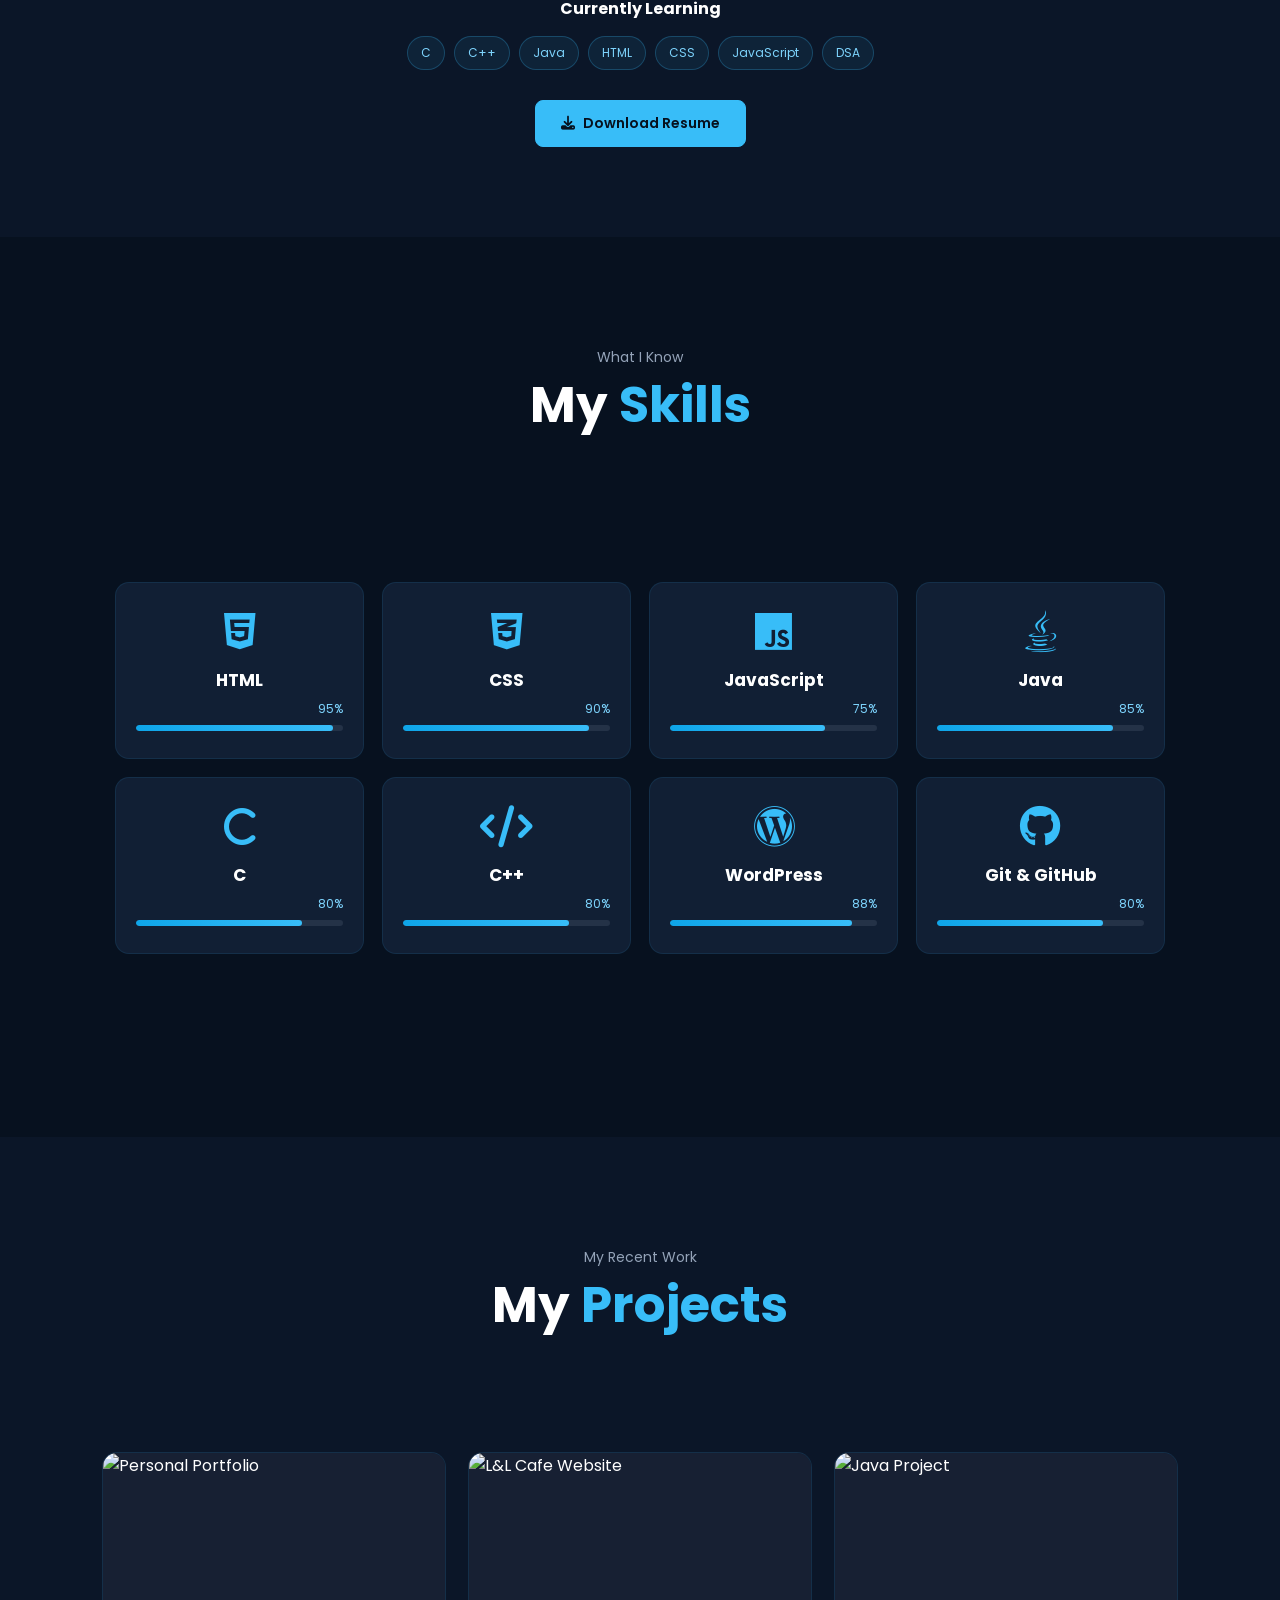
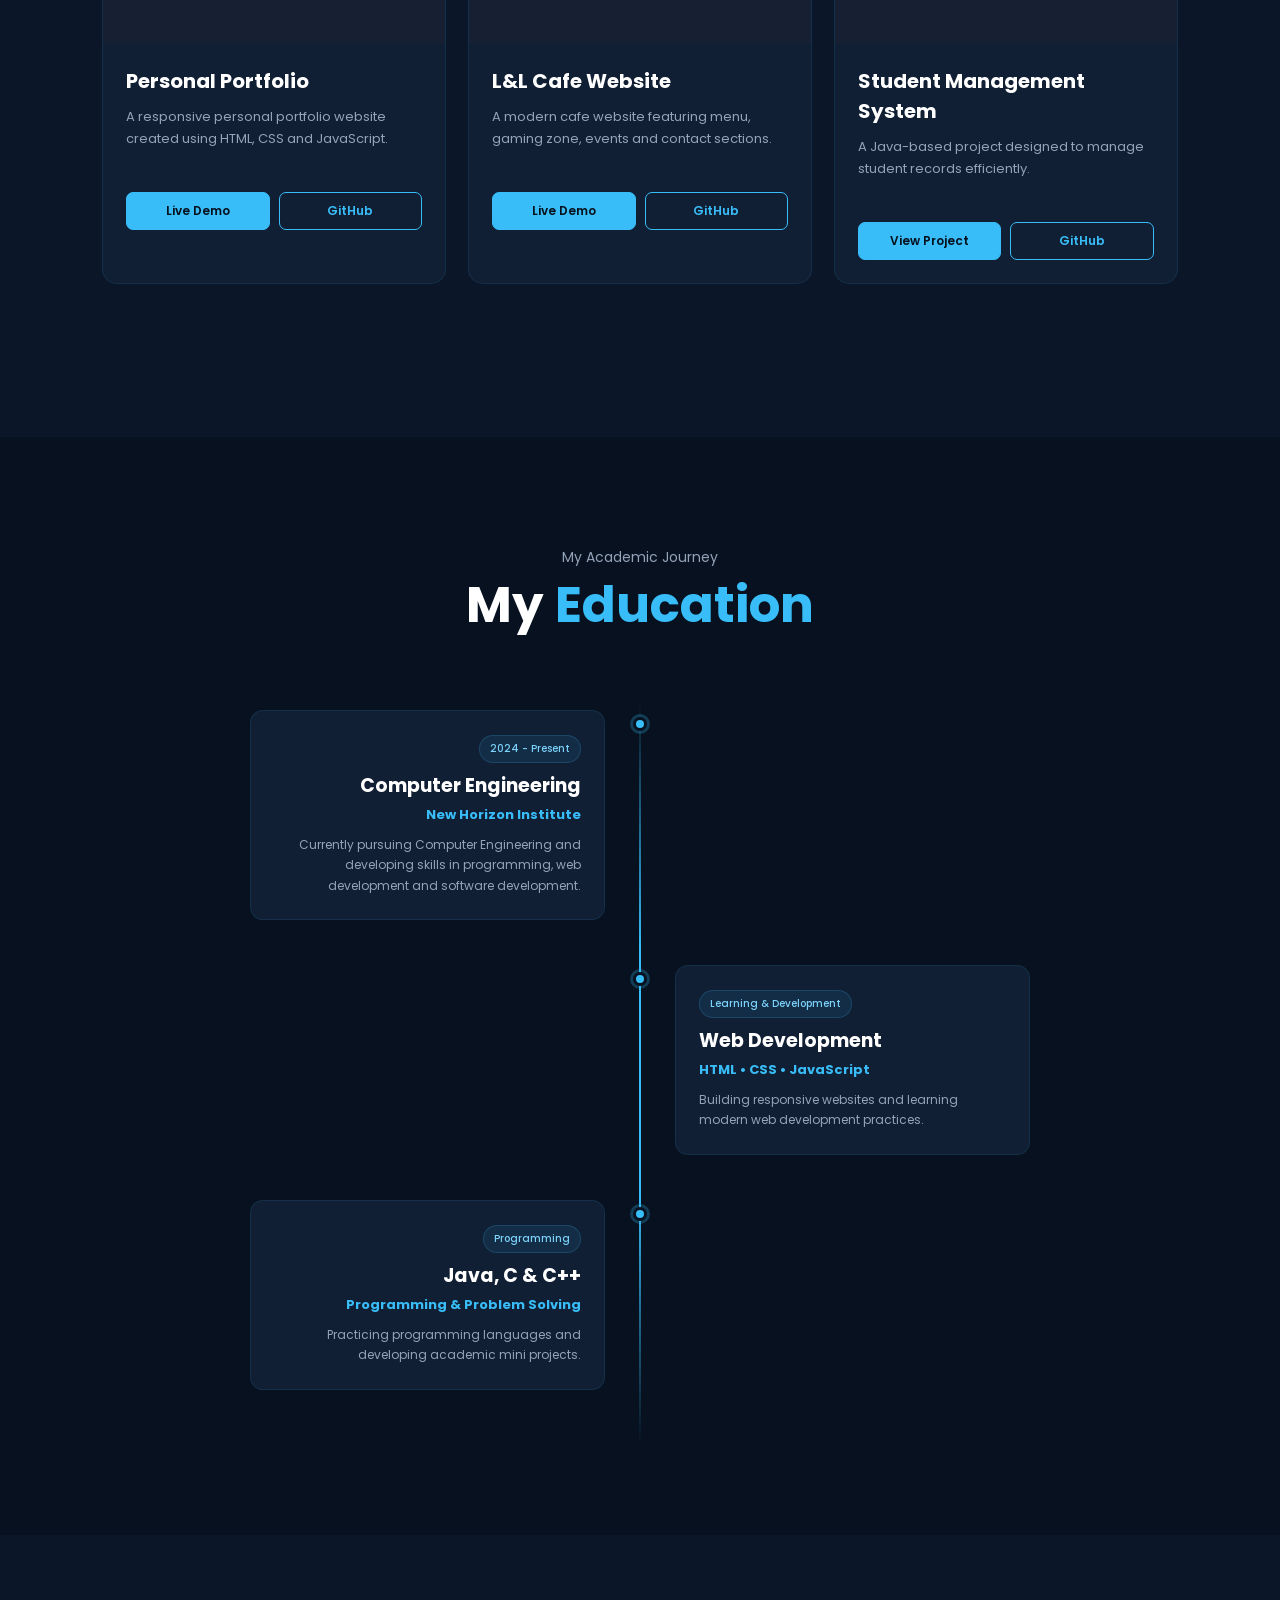
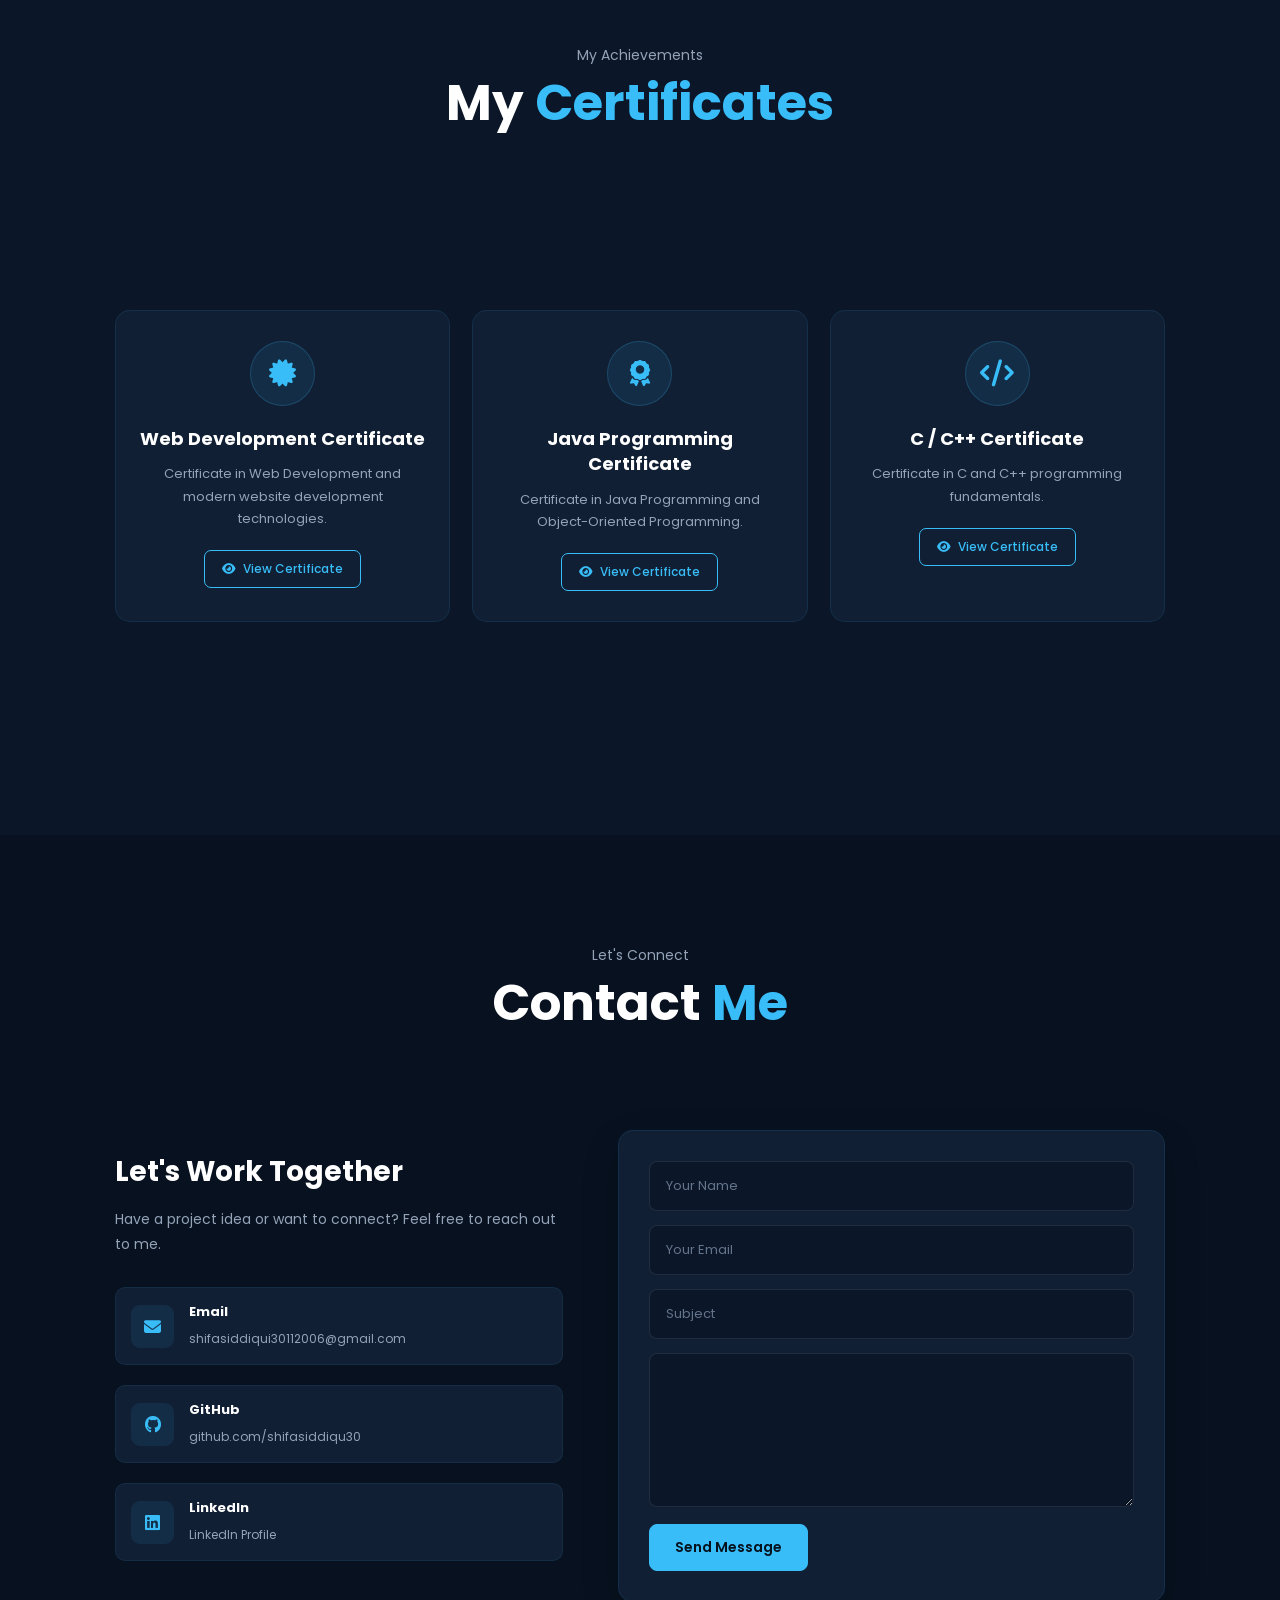
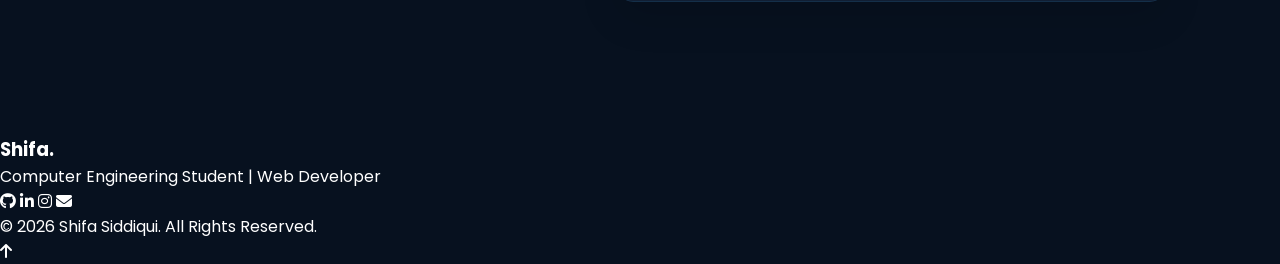
==== commit d130e5cb: "update portofolio" ====
--- a/index.html
+++ b/index.html
@@ -116,7 +116,7 @@
                     Hire Me
                 </a>
 
-                <a href="resume/Shifa_Siddiqui_Resume.pdf"
+                <a href="resume.pdf/Shifa_Siddiqui_Resume.pdf"
                     download
                     class="btn btn-outline">
 
@@ -144,7 +144,7 @@
 
                 <!-- LinkedIn -->
 
-                <a href="#"
+                <a href="https://linkedin.com/in/shifa-siddiqui-79617a383"
                     target="_blank"
                     aria-label="LinkedIn">
 
@@ -155,7 +155,7 @@
 
                 <!-- Instagram -->
 
-                <a href="#"
+                <a href="https://instagram.com/shifa.siddiqui.30"
                     target="_blank"
                     aria-label="Instagram">
 
--- a/style.css
+++ b/style.css
@@ -1,22 +1,40 @@
 /* =====================================================
-   GLOBAL
+   SHIFA SIDDIQUI — PERSONAL PORTFOLIO
+   COMPLETE RESPONSIVE CSS
+   PART 1
+===================================================== */
+
+
+/* =====================================================
+   RESET
 ===================================================== */
 
 * {
     margin: 0;
     padding: 0;
     box-sizing: border-box;
-    font-family: 'Poppins', sans-serif;
 }
 
 html {
     scroll-behavior: smooth;
+    scroll-padding-top: 80px;
 }
 
 body {
-    background: #0b1120;
+    width: 100%;
+    min-height: 100vh;
+
+    background: #07111f;
     color: #ffffff;
+
+    font-family: 'Poppins', sans-serif;
+
     overflow-x: hidden;
+}
+
+img {
+    max-width: 100%;
+    display: block;
 }
 
 a {
@@ -24,75 +42,98 @@
     color: inherit;
 }
 
-ul {
-    list-style: none;
-}
+button,
+input,
+textarea {
+    font-family: inherit;
+}
+
+::selection {
+    background: #38bdf8;
+    color: #07111f;
+}
+
+
+/* =====================================================
+   COMMON
+===================================================== */
 
 section {
-    scroll-margin-top: 80px;
+    width: 100%;
 }
 
 .section {
-    min-height: 100vh;
-    padding: 100px 8%;
-}
-
-
-/* =====================================================
-   COLORS
-===================================================== */
-
-:root {
-    --bg: #0b1120;
-    --bg-light: #111827;
-    --card: #172033;
-    --blue: #38bdf8;
-    --blue-dark: #0ea5e9;
-    --text: #ffffff;
-    --text-light: #cbd5e1;
-    --text-muted: #94a3b8;
-    --border: rgba(56, 189, 248, 0.25);
-}
-
-
-/* =====================================================
-   NAVBAR
+    padding: 110px 8%;
+}
+
+.section-title {
+    text-align: center;
+    margin-bottom: 55px;
+}
+
+.section-title p {
+    color: #94a3b8;
+    font-size: 14px;
+    margin-bottom: 7px;
+}
+
+.section-title h2 {
+    color: #ffffff;
+    font-size: clamp(35px, 5vw, 50px);
+    line-height: 1.2;
+}
+
+.section-title h2 span {
+    color: #38bdf8;
+}
+
+
+/* =====================================================
+   HEADER / NAVBAR
 ===================================================== */
 
 header {
     width: 100%;
+}
+
+nav {
+    width: 100%;
+    height: 75px;
+
+    padding: 0 8%;
+
     position: fixed;
     top: 0;
     left: 0;
-    z-index: 1000;
-}
-
-nav {
-    width: 100%;
-    height: 80px;
-    padding: 0 8%;
 
     display: flex;
     align-items: center;
     justify-content: space-between;
 
-    background: rgba(11, 17, 32, 0.92);
+    background: rgba(7, 17, 31, 0.92);
+
     backdrop-filter: blur(15px);
-
-    border-bottom: 1px solid rgba(255, 255, 255, 0.05);
+    -webkit-backdrop-filter: blur(15px);
+
+    border-bottom: 1px solid rgba(255, 255, 255, 0.06);
+
+    z-index: 1000;
 }
 
 
 /* Logo */
 
 .logo {
-    font-size: 30px;
+    font-size: 29px;
     font-weight: 700;
-    color: white;
+
+    color: #ffffff;
+
+    letter-spacing: -1px;
 }
 
 .logo span {
-    color: var(--blue);
+    color: #38bdf8;
 }
 
 
@@ -101,216 +142,265 @@
 .nav-links {
     display: flex;
     align-items: center;
+
     gap: 30px;
-}
-
-.nav-links li a {
+
+    list-style: none;
+}
+
+.nav-links li {
+    list-style: none;
+}
+
+.nav-links a {
     position: relative;
 
-    font-size: 15px;
+    color: #cbd5e1;
+
+    font-size: 14px;
     font-weight: 500;
 
-    color: var(--text-light);
-
     transition: 0.3s;
 }
 
-.nav-links li a:hover,
-.nav-links li a.active {
-    color: var(--blue);
-}
-
-
-/* Underline */
-
-.nav-links li a::after {
+.nav-links a::after {
     content: "";
 
     position: absolute;
-    left: 0;
-    bottom: -8px;
 
     width: 0;
     height: 2px;
 
-    background: var(--blue);
+    left: 50%;
+    bottom: -7px;
+
+    background: #38bdf8;
+
+    transform: translateX(-50%);
 
     transition: 0.3s;
 }
 
-.nav-links li a:hover::after,
-.nav-links li a.active::after {
+.nav-links a:hover,
+.nav-links a.active {
+    color: #38bdf8;
+}
+
+.nav-links a:hover::after,
+.nav-links a.active::after {
     width: 100%;
 }
 
 
-/* Mobile menu icon */
+/* Mobile Menu Icon */
 
 .menu-icon {
     display: none;
 
-    font-size: 25px;
-    color: white;
+    width: 42px;
+    height: 42px;
+
+    align-items: center;
+    justify-content: center;
+
+    border: 1px solid rgba(56, 189, 248, 0.25);
+
+    border-radius: 8px;
+
+    color: #38bdf8;
+
+    font-size: 20px;
 
     cursor: pointer;
-}
-
-
-/* =====================================================
-   HERO
+
+    transition: 0.3s;
+}
+
+.menu-icon:hover {
+    background: rgba(56, 189, 248, 0.1);
+}
+
+
+/* =====================================================
+   HERO SECTION
 ===================================================== */
 
 .hero {
     min-height: 100vh;
 
-    padding: 120px 8% 60px;
+    padding: 120px 10% 80px;
 
     display: flex;
     align-items: center;
     justify-content: space-between;
 
-    gap: 60px;
+    gap: 70px;
 
     background:
         radial-gradient(
-            circle at 80% 40%,
-            rgba(56, 189, 248, 0.12),
-            transparent 35%
+            circle at 85% 45%,
+            rgba(56, 189, 248, 0.08),
+            transparent 30%
         );
 }
 
 
-/* Hero content */
+/* Hero Content */
 
 .hero-content {
     width: 55%;
+    max-width: 650px;
 }
 
 .small-heading {
-    font-size: 20px;
-    color: var(--blue);
+    color: #94a3b8;
+
+    font-size: 22px;
     font-weight: 500;
+
     margin-bottom: 8px;
 }
 
 .hero-content h1 {
-    font-size: clamp(45px, 6vw, 75px);
-    line-height: 1.1;
-
-    font-weight: 800;
+    color: #ffffff;
+
+    font-size: clamp(45px, 6vw, 72px);
+
+    line-height: 1.05;
+
+    letter-spacing: -2px;
 
     margin-bottom: 15px;
 }
 
 .hero-content h2 {
-    font-size: 30px;
+    color: #e2e8f0;
+
+    font-size: clamp(24px, 3vw, 34px);
+
     font-weight: 600;
 
     margin-bottom: 20px;
 }
 
 #typing {
-    color: var(--blue);
+    color: #38bdf8;
 }
 
 .hero-text {
-    max-width: 650px;
-
-    color: var(--text-light);
-
-    font-size: 17px;
+    max-width: 600px;
+
+    color: #aebaca;
+
+    font-size: 16px;
+
     line-height: 1.8;
-
-    margin-bottom: 30px;
-}
-
-
-/* Hero buttons */
+}
+
+
+/* =====================================================
+   HERO BUTTONS
+===================================================== */
 
 .hero-buttons {
     display: flex;
-    gap: 15px;
-
-    flex-wrap: wrap;
+    align-items: center;
+
+    gap: 14px;
+
+    margin-top: 30px;
 }
 
 .btn {
+    min-height: 46px;
+
+    padding: 12px 25px;
+
     display: inline-flex;
-
     align-items: center;
     justify-content: center;
 
-    padding: 13px 28px;
-
-    background: var(--blue);
-    color: #07111f;
+    gap: 8px;
+
+    border: 1px solid #38bdf8;
 
     border-radius: 8px;
 
-    font-size: 16px;
+    background: #38bdf8;
+
+    color: #06111e;
+
+    font-size: 14px;
     font-weight: 600;
 
-    border: 2px solid var(--blue);
-
-    transition: 0.3s;
-
     cursor: pointer;
+
+    transition: 0.3s ease;
 }
 
 .btn:hover {
     background: transparent;
-    color: var(--blue);
+
+    color: #38bdf8;
 
     transform: translateY(-3px);
 
-    box-shadow: 0 8px 25px rgba(56, 189, 248, 0.2);
+    box-shadow:
+        0 8px 25px rgba(56, 189, 248, 0.15);
 }
 
 .btn-outline {
     background: transparent;
-    color: var(--blue);
+    color: #38bdf8;
 }
 
 .btn-outline:hover {
-    background: var(--blue);
-    color: #07111f;
-}
-
-
-/* Social */
+    background: #38bdf8;
+    color: #06111e;
+}
+
+
+/* =====================================================
+   SOCIAL ICONS
+===================================================== */
 
 .social {
     display: flex;
-
-    gap: 14px;
-
-    margin-top: 30px;
+    align-items: center;
+
+    gap: 13px;
+
+    margin-top: 28px;
 }
 
 .social a {
-    width: 45px;
-    height: 45px;
+    width: 44px;
+    height: 44px;
 
     display: flex;
     align-items: center;
     justify-content: center;
 
-    border: 1px solid var(--blue);
+    border: 1px solid rgba(56, 189, 248, 0.7);
 
     border-radius: 50%;
 
-    color: var(--blue);
-
-    font-size: 19px;
-
-    transition: 0.3s;
+    color: #38bdf8;
+
+    font-size: 18px;
+
+    transition: 0.3s ease;
 }
 
 .social a:hover {
-    background: var(--blue);
-    color: #07111f;
-
-    transform: translateY(-5px);
+    background: #38bdf8;
+
+    color: #06111e;
+
+    transform: translateY(-4px);
+
+    box-shadow:
+        0 8px 20px rgba(56, 189, 248, 0.2);
 }
 
 
@@ -322,13 +412,14 @@
     width: 40%;
 
     display: flex;
+    align-items: center;
     justify-content: center;
-    align-items: center;
 }
 
 .image-circle {
-    width: 370px;
-    height: 370px;
+    width: min(370px, 100%);
+
+    aspect-ratio: 1 / 1;
 
     padding: 7px;
 
@@ -336,16 +427,13 @@
 
     background: linear-gradient(
         135deg,
-        var(--blue),
-        transparent,
-        var(--blue)
+        #38bdf8,
+        #0ea5e9,
+        #2563eb
     );
 
     box-shadow:
-        0 0 40px rgba(56, 189, 248, 0.25),
-        0 0 100px rgba(56, 189, 248, 0.08);
-
-    animation: floating 4s ease-in-out infinite;
+        0 0 45px rgba(56, 189, 248, 0.25);
 }
 
 .image-circle img {
@@ -356,363 +444,971 @@
 
     border-radius: 50%;
 
-    border: 5px solid var(--bg);
-}
-
-
-/* Floating animation */
-
-@keyframes floating {
-
-    0% {
-        transform: translateY(0);
-    }
-
-    50% {
-        transform: translateY(-12px);
-    }
-
-    100% {
-        transform: translateY(0);
-    }
-
-}
-
-
-/* =====================================================
-   SECTION TITLE
-===================================================== */
-
-.section-title {
+    border: 5px solid #07111f;
+}
+
+
+/* =====================================================
+   HERO TABLET
+===================================================== */
+
+@media (max-width: 1000px) {
+
+    nav {
+        padding: 0 6%;
+    }
+
+    .nav-links {
+        gap: 20px;
+    }
+
+    .nav-links a {
+        font-size: 13px;
+    }
+
+    .hero {
+        padding-left: 7%;
+        padding-right: 7%;
+
+        gap: 40px;
+    }
+
+    .hero-content {
+        width: 55%;
+    }
+
+    .hero-image {
+        width: 40%;
+    }
+
+    .image-circle {
+        width: 310px;
+    }
+}
+
+
+/* =====================================================
+   MOBILE NAVBAR
+===================================================== */
+
+@media (max-width: 800px) {
+
+    nav {
+        height: 68px;
+
+        padding: 0 6%;
+    }
+
+    .logo {
+        font-size: 26px;
+    }
+
+    .menu-icon {
+        display: flex;
+    }
+
+    .nav-links {
+        position: absolute;
+
+        top: 68px;
+        left: 0;
+
+        width: 100%;
+
+        display: none;
+
+        flex-direction: column;
+        align-items: center;
+
+        gap: 0;
+
+        padding: 12px 0 18px;
+
+        background: rgba(7, 17, 31, 0.98);
+
+        border-bottom: 1px solid rgba(255, 255, 255, 0.08);
+    }
+
+    .nav-links.active {
+        display: flex;
+    }
+
+    .nav-links li {
+        width: 100%;
+
+        text-align: center;
+    }
+
+    .nav-links a {
+        display: block;
+
+        width: 100%;
+
+        padding: 12px 0;
+
+        font-size: 14px;
+    }
+
+    .nav-links a::after {
+        display: none;
+    }
+
+
+    /* Hero */
+
+    .hero {
+        min-height: auto;
+
+        padding: 115px 6% 80px;
+
+        flex-direction: column-reverse;
+
+        justify-content: center;
+
+        text-align: center;
+
+        gap: 40px;
+    }
+
+    .hero-content {
+        width: 100%;
+
+        max-width: 600px;
+
+        display: flex;
+
+        flex-direction: column;
+
+        align-items: center;
+    }
+
+    .hero-image {
+        width: 100%;
+    }
+
+    .image-circle {
+        width: 260px;
+    }
+
+    .small-heading {
+        font-size: 19px;
+    }
+
+    .hero-content h1 {
+        font-size: clamp(40px, 10vw, 55px);
+
+        letter-spacing: -1px;
+    }
+
+    .hero-content h2 {
+        font-size: 24px;
+    }
+
+    .hero-text {
+        font-size: 14px;
+    }
+
+    .social {
+        justify-content: center;
+    }
+}
+
+
+/* =====================================================
+   SMALL MOBILE
+===================================================== */
+
+@media (max-width: 480px) {
+
+    .section {
+        padding-left: 6%;
+        padding-right: 6%;
+    }
+
+    .hero {
+        padding-left: 6%;
+        padding-right: 6%;
+    }
+
+    .logo {
+        font-size: 24px;
+    }
+
+    .image-circle {
+        width: 220px;
+    }
+
+    .hero-content h1 {
+        font-size: 38px;
+    }
+
+    .hero-content h2 {
+        font-size: 21px;
+    }
+
+    .hero-text {
+        font-size: 13px;
+        line-height: 1.7;
+    }
+
+    .hero-buttons {
+        width: 100%;
+
+        flex-direction: column;
+
+        gap: 10px;
+    }
+
+    .hero-buttons .btn {
+        width: 100%;
+        max-width: 240px;
+    }
+
+    .social {
+        gap: 9px;
+    }
+
+    .social a {
+        width: 40px;
+        height: 40px;
+
+        font-size: 16px;
+    }
+}
+/* =====================================================
+   PART 2 — ABOUT SECTION
+===================================================== */
+
+.about {
+    min-height: 100vh;
+
+    padding: 110px 10% 90px;
+
+    background: #0b1628;
+
+    display: flex;
+    flex-direction: column;
+    justify-content: center;
+}
+
+
+/* =====================================================
+   ABOUT TITLE
+===================================================== */
+
+.about-title {
+    width: 100%;
+
+    display: flex;
+    align-items: center;
+    justify-content: center;
+
+    gap: 18px;
+
+    margin-bottom: 50px;
+}
+
+
+/* Small circular photo */
+
+.about-title img {
+    width: 65px;
+    height: 65px;
+
+    flex-shrink: 0;
+
+    object-fit: cover;
+
+    border-radius: 50%;
+
+    border: 3px solid #38bdf8;
+
+    box-shadow:
+        0 0 20px rgba(56, 189, 248, 0.18);
+}
+
+
+/* Small heading */
+
+.about-title p {
+    color: #94a3b8;
+
+    font-size: 13px;
+
+    margin-bottom: 3px;
+}
+
+
+/* About Me */
+
+.about-title h2 {
+    color: #ffffff;
+
+    font-size: clamp(35px, 5vw, 48px);
+
+    line-height: 1.1;
+}
+
+.about-title h2 span {
+    color: #38bdf8;
+}
+
+
+/* =====================================================
+   ABOUT CONTENT
+===================================================== */
+
+.about-content {
+    width: 100%;
+
+    max-width: 900px;
+
+    margin: 0 auto;
+
     text-align: center;
-
-    margin-bottom: 60px;
-}
-
-.section-title p {
-    color: var(--blue);
+}
+
+.about-content h3 {
+    color: #ffffff;
+
+    font-size: 25px;
+
+    margin-bottom: 18px;
+}
+
+.about-content > p {
+    max-width: 780px;
+
+    margin: 0 auto 13px;
+
+    color: #aebaca;
 
     font-size: 15px;
 
-    margin-bottom: 5px;
-}
-
-.section-title h2 {
-    font-size: 45px;
-
-    font-weight: 700;
-}
-
-.section-title h2 span {
-    color: var(--blue);
-}
-
-
-/* =====================================================
-   ABOUT
-===================================================== */
-
-.about {
-    background: #0f172a;
-}
-
-.about-container {
-    max-width: 1100px;
-
-    margin: auto;
+    line-height: 1.8;
+}
+
+
+/* =====================================================
+   ABOUT INFORMATION CARDS
+===================================================== */
+
+.about-info {
+    width: 100%;
+
+    max-width: 850px;
+
+    margin: 38px auto 30px;
 
     display: grid;
 
-    grid-template-columns: 0.8fr 1.2fr;
-
+    grid-template-columns: repeat(2, 1fr);
+
+    gap: 15px;
+}
+
+
+.info-card {
+    min-height: 80px;
+
+    padding: 17px 20px;
+
+    display: flex;
     align-items: center;
 
-    gap: 70px;
-}
-
-
-/* About image */
-
-.about-image {
-    display: flex;
-    justify-content: center;
-}
-
-.about-image img {
-    width: 300px;
-    height: 300px;
-
-    object-fit: cover;
-
-    border-radius: 20px;
-
-    border: 2px solid var(--blue);
-
-    box-shadow:
-        0 0 35px rgba(56, 189, 248, 0.18);
-}
-
-
-/* About text */
-
-.about-content h3 {
-    font-size: 27px;
-
-    margin-bottom: 18px;
-}
-
-.about-content > p {
-    color: var(--text-light);
-
-    line-height: 1.8;
-
-    margin-bottom: 15px;
-}
-
-
-/* About cards */
-
-.about-info {
-    display: grid;
-
-    grid-template-columns: repeat(2, 1fr);
-
-    gap: 15px;
-
-    margin-top: 25px;
-}
-
-.info-card {
-    display: flex;
-
-    align-items: center;
-
-    gap: 15px;
-
-    padding: 18px;
-
-    background: rgba(255, 255, 255, 0.03);
-
-    border: 1px solid var(--border);
+    gap: 16px;
+
+    text-align: left;
+
+    background: #111f34;
+
+    border: 1px solid rgba(56, 189, 248, 0.10);
 
     border-radius: 12px;
 
-    transition: 0.3s;
+    transition: 0.3s ease;
 }
 
 .info-card:hover {
     transform: translateY(-5px);
 
-    border-color: var(--blue);
-
-    background: rgba(56, 189, 248, 0.05);
-}
-
-.info-card i {
-    font-size: 23px;
-
-    color: var(--blue);
-}
+    border-color: rgba(56, 189, 248, 0.5);
+
+    box-shadow:
+        0 10px 25px rgba(0, 0, 0, 0.18);
+}
+
+
+/* Icon */
+
+.info-card > i {
+    width: 43px;
+    height: 43px;
+
+    flex-shrink: 0;
+
+    display: flex;
+    align-items: center;
+    justify-content: center;
+
+    border-radius: 10px;
+
+    background: rgba(56, 189, 248, 0.10);
+
+    color: #38bdf8;
+
+    font-size: 19px;
+}
+
+
+/* Card heading */
 
 .info-card h4 {
-    font-size: 15px;
+    color: #ffffff;
+
+    font-size: 14px;
 
     margin-bottom: 3px;
 }
 
+
+/* Card text */
+
 .info-card p {
-    font-size: 13px;
-
-    color: var(--text-muted);
-}
-
-
-/* =====================================================
-   SKILLS
+    color: #94a3b8;
+
+    font-size: 12px;
+}
+
+
+/* =====================================================
+   CURRENTLY LEARNING
+===================================================== */
+
+.currently-learning {
+    margin-top: 25px;
+
+    text-align: center;
+}
+
+.currently-learning h4 {
+    color: #ffffff;
+
+    font-size: 16px;
+
+    margin-bottom: 15px;
+}
+
+
+/* Tags */
+
+.learning-tags {
+    display: flex;
+
+    justify-content: center;
+
+    align-items: center;
+
+    flex-wrap: wrap;
+
+    gap: 9px;
+}
+
+.learning-tags span {
+    padding: 7px 13px;
+
+    background: rgba(56, 189, 248, 0.08);
+
+    border: 1px solid rgba(56, 189, 248, 0.25);
+
+    border-radius: 20px;
+
+    color: #7dd3fc;
+
+    font-size: 12px;
+
+    transition: 0.3s;
+}
+
+.learning-tags span:hover {
+    background: #38bdf8;
+
+    color: #07111f;
+
+    transform: translateY(-2px);
+}
+
+
+/* =====================================================
+   ABOUT RESUME BUTTON
+===================================================== */
+
+.about-btn {
+    margin: 30px auto 0;
+}
+
+
+/* =====================================================
+   SKILLS SECTION
 ===================================================== */
 
 .skills {
-    background: var(--bg);
-}
+    min-height: 100vh;
+
+    padding: 110px 8% 90px;
+
+    background: #07111f;
+
+    display: flex;
+    flex-direction: column;
+    justify-content: center;
+}
+
+
+/* Skills container */
 
 .skills-container {
+    width: 100%;
+
+    max-width: 1050px;
+
+    margin: auto;
+
+    display: grid;
+
+    grid-template-columns: repeat(4, 1fr);
+
+    gap: 18px;
+}
+
+
+/* =====================================================
+   SKILL CARD
+===================================================== */
+
+.skill-card {
+    min-width: 0;
+
+    padding: 27px 20px;
+
+    background: #111f34;
+
+    border: 1px solid rgba(56, 189, 248, 0.10);
+
+    border-radius: 14px;
+
+    text-align: center;
+
+    transition: 0.3s ease;
+}
+
+.skill-card:hover {
+    transform: translateY(-7px);
+
+    border-color: rgba(56, 189, 248, 0.5);
+
+    box-shadow:
+        0 12px 30px rgba(0, 0, 0, 0.2);
+}
+
+
+/* Skill icon */
+
+.skill-card > i {
+    font-size: 42px;
+
+    color: #38bdf8;
+
+    margin-bottom: 15px;
+}
+
+
+/* Skill title */
+
+.skill-card h3 {
+    color: #ffffff;
+
+    font-size: 17px;
+
+    margin-bottom: 7px;
+}
+
+
+/* Percentage */
+
+.skill-card > p {
+    color: #7dd3fc;
+
+    font-size: 12px;
+
+    text-align: right;
+
+    margin-bottom: 7px;
+}
+
+
+/* =====================================================
+   PROGRESS BAR
+===================================================== */
+
+.progress {
+    width: 100%;
+
+    height: 6px;
+
+    overflow: hidden;
+
+    background: #243247;
+
+    border-radius: 20px;
+}
+
+.progress span {
+    display: block;
+
+    height: 100%;
+
+    border-radius: 20px;
+
+    background: linear-gradient(
+        90deg,
+        #0ea5e9,
+        #38bdf8
+    );
+}
+
+
+/* Individual Progress */
+
+.html-progress {
+    width: 95%;
+}
+
+.css-progress {
+    width: 90%;
+}
+
+.js-progress {
+    width: 75%;
+}
+
+.java-progress {
+    width: 85%;
+}
+
+.c-progress {
+    width: 80%;
+}
+
+.cpp-progress {
+    width: 80%;
+}
+
+.wordpress-progress {
+    width: 88%;
+}
+
+.github-progress {
+    width: 80%;
+}
+
+
+/* =====================================================
+   SKILLS TABLET
+===================================================== */
+
+@media (max-width: 1000px) {
+
+    .skills-container {
+        grid-template-columns: repeat(3, 1fr);
+    }
+
+}
+
+
+/* =====================================================
+   ABOUT + SKILLS MOBILE
+===================================================== */
+
+@media (max-width: 800px) {
+
+    .about {
+        padding: 90px 6% 70px;
+    }
+
+    .about-title {
+        margin-bottom: 35px;
+    }
+
+    .about-title img {
+        width: 58px;
+        height: 58px;
+    }
+
+    .about-title h2 {
+        font-size: 35px;
+    }
+
+    .about-content h3 {
+        font-size: 22px;
+    }
+
+    .about-content > p {
+        font-size: 14px;
+
+        line-height: 1.75;
+    }
+
+
+    .about-info {
+        grid-template-columns: 1fr;
+
+        max-width: 550px;
+    }
+
+
+    .skills {
+        padding: 90px 6% 70px;
+    }
+
+    .skills-container {
+        grid-template-columns: repeat(2, 1fr);
+
+        gap: 13px;
+    }
+
+}
+
+
+/* =====================================================
+   SMALL MOBILE
+===================================================== */
+
+@media (max-width: 480px) {
+
+    .about {
+        padding-left: 6%;
+        padding-right: 6%;
+    }
+
+    .about-title {
+        gap: 10px;
+
+        margin-bottom: 30px;
+    }
+
+    .about-title img {
+        width: 52px;
+        height: 52px;
+    }
+
+    .about-title p {
+        font-size: 10px;
+    }
+
+    .about-title h2 {
+        font-size: 31px;
+    }
+
+    .about-content h3 {
+        font-size: 20px;
+    }
+
+    .about-content > p {
+        font-size: 13px;
+
+        line-height: 1.75;
+    }
+
+
+    .about-info {
+        margin-top: 28px;
+
+        gap: 10px;
+    }
+
+    .info-card {
+        min-height: 68px;
+
+        padding: 13px 14px;
+
+        gap: 12px;
+    }
+
+    .info-card > i {
+        width: 38px;
+        height: 38px;
+
+        font-size: 16px;
+    }
+
+    .info-card h4 {
+        font-size: 13px;
+    }
+
+    .info-card p {
+        font-size: 11px;
+    }
+
+
+    .learning-tags {
+        gap: 7px;
+    }
+
+    .learning-tags span {
+        padding: 6px 10px;
+
+        font-size: 10px;
+    }
+
+
+    .skills-container {
+        grid-template-columns: repeat(2, minmax(0, 1fr));
+
+        gap: 10px;
+    }
+
+    .skill-card {
+        padding: 21px 12px;
+    }
+
+    .skill-card > i {
+        font-size: 34px;
+
+        margin-bottom: 11px;
+    }
+
+    .skill-card h3 {
+        font-size: 14px;
+    }
+
+    .skill-card > p {
+        font-size: 10px;
+    }
+
+    .progress {
+        height: 5px;
+    }
+}
+
+
+/* =====================================================
+   VERY SMALL PHONES
+===================================================== */
+
+@media (max-width: 380px) {
+
+    .about-title img {
+        width: 47px;
+        height: 47px;
+    }
+
+    .about-title h2 {
+        font-size: 28px;
+    }
+
+    .about-content h3 {
+        font-size: 18px;
+    }
+
+    .about-content > p {
+        font-size: 12px;
+    }
+
+    .skills-container {
+        gap: 8px;
+    }
+
+    .skill-card {
+        padding: 18px 8px;
+    }
+
+    .skill-card > i {
+        font-size: 30px;
+    }
+
+    .skill-card h3 {
+        font-size: 13px;
+    }
+}
+/* =====================================================
+   PART 3 — PROJECTS + EDUCATION
+===================================================== */
+
+
+/* =====================================================
+   PROJECTS SECTION
+===================================================== */
+
+.projects {
+    min-height: 100vh;
+
+    padding: 110px 8% 90px;
+
+    background: #0b1628;
+
+    display: flex;
+    flex-direction: column;
+    justify-content: center;
+}
+
+
+/* Projects Container */
+
+.projects-container {
+    width: 100%;
     max-width: 1100px;
 
     margin: auto;
 
     display: grid;
 
-    grid-template-columns: repeat(4, 1fr);
-
-    gap: 25px;
-}
-
-
-/* Skill card */
-
-.skill-card {
-    padding: 28px 22px;
-
-    text-align: center;
-
-    background: var(--card);
-
-    border: 1px solid transparent;
+    grid-template-columns: repeat(3, 1fr);
+
+    gap: 22px;
+}
+
+
+/* =====================================================
+   PROJECT CARD
+===================================================== */
+
+.project-card {
+    min-width: 0;
+
+    overflow: hidden;
+
+    background: #111f34;
+
+    border: 1px solid rgba(56, 189, 248, 0.10);
 
     border-radius: 15px;
 
-    transition: 0.3s;
-}
-
-.skill-card:hover {
+    transition: 0.35s ease;
+}
+
+.project-card:hover {
     transform: translateY(-8px);
 
-    border-color: var(--blue);
+    border-color: rgba(56, 189, 248, 0.55);
 
     box-shadow:
         0 15px 35px rgba(0, 0, 0, 0.25);
 }
 
-.skill-card > i {
-    font-size: 45px;
-
-    color: var(--blue);
-
-    margin-bottom: 15px;
-}
-
-.skill-card h3 {
-    font-size: 18px;
-
-    margin-bottom: 10px;
-}
-
-.skill-card p {
-    color: var(--text-muted);
-
-    font-size: 14px;
-
-    margin-bottom: 10px;
-}
-
-
-/* Progress */
-
-.progress {
-    width: 100%;
-    height: 7px;
-
-    background: #263247;
-
-    border-radius: 20px;
-
-    overflow: hidden;
-}
-
-.progress span {
-    display: block;
-
-    height: 100%;
-
-    background: linear-gradient(
-        90deg,
-        var(--blue-dark),
-        var(--blue)
-    );
-
-    border-radius: 20px;
-}
-
-
-/* Skill percentages */
-
-.html-progress {
-    width: 95%;
-}
-
-.css-progress {
-    width: 90%;
-}
-
-.js-progress {
-    width: 75%;
-}
-
-.java-progress {
-    width: 85%;
-}
-
-.c-progress {
-    width: 80%;
-}
-
-.cpp-progress {
-    width: 80%;
-}
-
-.wordpress-progress {
-    width: 88%;
-}
-
-.github-progress {
-    width: 80%;
-}
-
-
-/* =====================================================
-   PROJECTS
-===================================================== */
-
-.projects {
-    background: #0f172a;
-}
-
-.projects-container {
-    max-width: 1100px;
-
-    margin: auto;
-
-    display: grid;
-
-    grid-template-columns: repeat(3, 1fr);
-
-    gap: 25px;
-}
-
-
-/* Project card */
-
-.project-card {
-    overflow: hidden;
-
-    background: var(--card);
-
-    border-radius: 15px;
-
-    border: 1px solid transparent;
-
-    transition: 0.3s;
-}
-
-.project-card:hover {
-    transform: translateY(-8px);
-
-    border-color: var(--blue);
-
-    box-shadow:
-        0 15px 35px rgba(0, 0, 0, 0.3);
-}
-
-
-/* Project image */
+
+/* =====================================================
+   PROJECT IMAGE
+===================================================== */
 
 .project-image {
     width: 100%;
-    height: 200px;
+
+    height: 190px;
 
     overflow: hidden;
 
-    background: #0b1120;
+    background: #172033;
 }
 
 .project-image img {
@@ -721,198 +1417,584 @@
 
     object-fit: cover;
 
-    transition: 0.5s;
+    transition: 0.4s ease;
 }
 
 .project-card:hover .project-image img {
-    transform: scale(1.08);
-}
-
-
-/* Project content */
+    transform: scale(1.05);
+}
+
+
+/* =====================================================
+   PROJECT CONTENT
+===================================================== */
 
 .project-content {
-    padding: 25px;
+    padding: 23px;
 }
 
 .project-content h3 {
-    font-size: 21px;
-
-    color: var(--blue);
-
-    margin-bottom: 12px;
+    color: #ffffff;
+
+    font-size: 20px;
+
+    margin-bottom: 10px;
 }
 
 .project-content p {
-    color: var(--text-light);
-
-    font-size: 14px;
+    color: #94a3b8;
+
+    font-size: 13px;
 
     line-height: 1.7;
 
-    margin-bottom: 20px;
-}
-
-
-/* Project buttons */
+    min-height: 66px;
+}
+
+
+/* =====================================================
+   PROJECT BUTTONS
+===================================================== */
 
 .project-buttons {
     display: flex;
 
-    gap: 10px;
-
-    flex-wrap: wrap;
+    align-items: center;
+
+    gap: 9px;
+
+    margin-top: 20px;
 }
 
 .project-btn {
-    padding: 9px 15px;
-
-    background: var(--blue);
-
-    color: #07111f;
-
-    border-radius: 6px;
-
-    font-size: 13px;
+    flex: 1;
+
+    min-height: 38px;
+
+    padding: 8px 10px;
+
+    display: flex;
+
+    align-items: center;
+    justify-content: center;
+
+    border: 1px solid #38bdf8;
+
+    border-radius: 7px;
+
+    background: #38bdf8;
+
+    color: #06111e;
+
+    font-size: 12px;
 
     font-weight: 600;
 
-    transition: 0.3s;
+    transition: 0.3s ease;
 }
 
 .project-btn:hover {
-    transform: translateY(-2px);
+    background: transparent;
+
+    color: #38bdf8;
 }
 
 .project-btn.outline {
     background: transparent;
 
-    color: var(--blue);
-
-    border: 1px solid var(--blue);
-}
-
-
-/* =====================================================
-   EDUCATION
+    color: #38bdf8;
+}
+
+.project-btn.outline:hover {
+    background: #38bdf8;
+
+    color: #06111e;
+}
+
+
+/* =====================================================
+   EDUCATION SECTION
 ===================================================== */
 
 .education {
-    background: var(--bg);
-}
+    min-height: 100vh;
+
+    padding: 110px 8% 90px;
+
+    background: #07111f;
+
+    display: flex;
+    flex-direction: column;
+    justify-content: center;
+}
+
+
+/* =====================================================
+   TIMELINE
+===================================================== */
 
 .timeline {
+    position: relative;
+
+    width: 100%;
+
     max-width: 850px;
 
-    margin: auto;
-
-    position: relative;
-}
+    margin: 10px auto 0;
+
+    padding: 10px 0;
+}
+
+
+/* Center Line */
 
 .timeline::before {
     content: "";
 
     position: absolute;
 
-    left: 20px;
-
     top: 0;
     bottom: 0;
 
+    left: 50%;
+
     width: 2px;
 
-    background: var(--blue);
-
-    opacity: 0.4;
-}
+    background: linear-gradient(
+        to bottom,
+        transparent,
+        #38bdf8,
+        #38bdf8,
+        transparent
+    );
+
+    transform: translateX(-50%);
+}
+
+
+/* =====================================================
+   TIMELINE ITEM
+===================================================== */
 
 .timeline-item {
     position: relative;
 
-    padding-left: 65px;
-
-    margin-bottom: 40px;
-}
+    width: 50%;
+
+    padding: 0 35px 45px;
+}
+
+
+/* Left / Right Alternating */
+
+.timeline-item:nth-child(odd) {
+    left: 0;
+
+    text-align: right;
+}
+
+.timeline-item:nth-child(even) {
+    left: 50%;
+
+    text-align: left;
+}
+
+
+/* =====================================================
+   TIMELINE DOT
+===================================================== */
 
 .timeline-dot {
     position: absolute;
 
-    left: 11px;
-
-    top: 5px;
-
-    width: 20px;
-    height: 20px;
+    top: 7px;
+
+    width: 14px;
+    height: 14px;
+
+    background: #38bdf8;
+
+    border: 3px solid #07111f;
 
     border-radius: 50%;
 
-    background: var(--blue);
-
-    border: 5px solid var(--bg);
-
     box-shadow:
-        0 0 15px rgba(56, 189, 248, 0.5);
-}
+        0 0 0 3px rgba(56, 189, 248, 0.25);
+
+    z-index: 2;
+}
+
+
+/* Dot Position */
+
+.timeline-item:nth-child(odd) .timeline-dot {
+    right: -7px;
+}
+
+.timeline-item:nth-child(even) .timeline-dot {
+    left: -7px;
+}
+
+
+/* =====================================================
+   TIMELINE CONTENT
+===================================================== */
 
 .timeline-content {
-    padding: 25px;
-
-    background: var(--card);
-
-    border: 1px solid var(--border);
-
-    border-radius: 12px;
-
-    transition: 0.3s;
+    padding: 23px;
+
+    background: #111f34;
+
+    border: 1px solid rgba(56, 189, 248, 0.10);
+
+    border-radius: 13px;
+
+    transition: 0.3s ease;
 }
 
 .timeline-content:hover {
-    transform: translateX(8px);
-
-    border-color: var(--blue);
-}
-
-.timeline-content span {
-    color: var(--blue);
-
-    font-size: 14px;
-
-    font-weight: 600;
-}
+    transform: translateY(-5px);
+
+    border-color: rgba(56, 189, 248, 0.45);
+
+    box-shadow:
+        0 12px 30px rgba(0, 0, 0, 0.2);
+}
+
+
+/* Year / Category */
+
+.timeline-content > span {
+    display: inline-block;
+
+    margin-bottom: 8px;
+
+    padding: 5px 10px;
+
+    background: rgba(56, 189, 248, 0.09);
+
+    border: 1px solid rgba(56, 189, 248, 0.18);
+
+    border-radius: 20px;
+
+    color: #7dd3fc;
+
+    font-size: 10px;
+
+    font-weight: 500;
+}
+
+
+/* Education Title */
 
 .timeline-content h3 {
-    font-size: 22px;
-
-    margin: 8px 0 5px;
-}
+    color: #ffffff;
+
+    font-size: 19px;
+
+    margin-bottom: 5px;
+}
+
+
+/* Institution */
 
 .timeline-content h4 {
-    color: var(--text-muted);
-
-    font-size: 15px;
-
-    margin-bottom: 12px;
-}
+    color: #38bdf8;
+
+    font-size: 13px;
+
+    margin-bottom: 10px;
+}
+
+
+/* Description */
 
 .timeline-content p {
-    color: var(--text-light);
-
-    font-size: 14px;
+    color: #94a3b8;
+
+    font-size: 12px;
 
     line-height: 1.7;
 }
 
 
 /* =====================================================
-   CERTIFICATES
+   PROJECTS TABLET
+===================================================== */
+
+@media (max-width: 1000px) {
+
+    .projects-container {
+        grid-template-columns: repeat(2, 1fr);
+
+        max-width: 750px;
+    }
+
+}
+
+
+/* =====================================================
+   PROJECTS + EDUCATION MOBILE
+===================================================== */
+
+@media (max-width: 800px) {
+
+    .projects,
+    .education {
+        padding-left: 6%;
+        padding-right: 6%;
+
+        padding-top: 90px;
+        padding-bottom: 70px;
+    }
+
+
+    /* Projects */
+
+    .projects-container {
+        grid-template-columns: repeat(2, 1fr);
+
+        gap: 14px;
+    }
+
+    .project-image {
+        height: 160px;
+    }
+
+    .project-content {
+        padding: 18px;
+    }
+
+    .project-content h3 {
+        font-size: 17px;
+    }
+
+    .project-content p {
+        font-size: 12px;
+
+        min-height: 75px;
+    }
+
+    .project-buttons {
+        flex-direction: column;
+
+        gap: 8px;
+    }
+
+    .project-btn {
+        width: 100%;
+    }
+
+
+    /* Education Timeline */
+
+    .timeline {
+        max-width: 600px;
+    }
+
+}
+
+
+/* =====================================================
+   SMALL MOBILE
+===================================================== */
+
+@media (max-width: 600px) {
+
+    .projects,
+    .education {
+        padding-left: 6%;
+        padding-right: 6%;
+    }
+
+
+    /* Projects one card per row */
+
+    .projects-container {
+        grid-template-columns: 1fr;
+
+        gap: 16px;
+
+        max-width: 500px;
+    }
+
+    .project-image {
+        height: 185px;
+    }
+
+    .project-content {
+        padding: 20px;
+    }
+
+    .project-content h3 {
+        font-size: 19px;
+    }
+
+    .project-content p {
+        font-size: 13px;
+
+        min-height: auto;
+    }
+
+    .project-buttons {
+        flex-direction: row;
+    }
+
+    .project-btn {
+        min-height: 40px;
+
+        font-size: 12px;
+    }
+
+
+    /* =================================================
+       MOBILE EDUCATION TIMELINE
+    ================================================= */
+
+    .timeline {
+        width: 100%;
+
+        padding-left: 27px;
+    }
+
+
+    /* Move line to left */
+
+    .timeline::before {
+        left: 8px;
+
+        transform: none;
+    }
+
+
+    .timeline-item {
+        width: 100%;
+
+        left: 0 !important;
+
+        padding: 0 0 25px 25px;
+
+        text-align: left !important;
+    }
+
+
+    /* Dot */
+
+    .timeline-item:nth-child(odd) .timeline-dot,
+    .timeline-item:nth-child(even) .timeline-dot {
+        left: -26px;
+
+        right: auto;
+    }
+
+
+    .timeline-content {
+        width: 100%;
+
+        padding: 19px;
+    }
+
+    .timeline-content h3 {
+        font-size: 17px;
+    }
+
+    .timeline-content h4 {
+        font-size: 12px;
+    }
+
+    .timeline-content p {
+        font-size: 12px;
+    }
+
+    .timeline-content > span {
+        font-size: 9px;
+    }
+}
+
+
+/* =====================================================
+   VERY SMALL PHONES
+===================================================== */
+
+@media (max-width: 380px) {
+
+    .project-image {
+        height: 160px;
+    }
+
+    .project-content {
+        padding: 17px;
+    }
+
+    .project-content h3 {
+        font-size: 17px;
+    }
+
+    .project-content p {
+        font-size: 12px;
+    }
+
+    .project-buttons {
+        gap: 7px;
+    }
+
+    .project-btn {
+        min-height: 37px;
+
+        padding: 7px 5px;
+
+        font-size: 11px;
+    }
+
+
+    .timeline {
+        padding-left: 23px;
+    }
+
+    .timeline::before {
+        left: 6px;
+    }
+
+    .timeline-item {
+        padding-left: 22px;
+    }
+
+    .timeline-item:nth-child(odd) .timeline-dot,
+    .timeline-item:nth-child(even) .timeline-dot {
+        left: -23px;
+    }
+
+    .timeline-content {
+        padding: 16px;
+    }
+}
+/* =====================================================
+   PART 4 — CERTIFICATES + CONTACT
+===================================================== */
+
+
+/* =====================================================
+   CERTIFICATES SECTION
 ===================================================== */
 
 .certificates {
-    background: #0f172a;
-}
+    min-height: 100vh;
+
+    padding: 110px 8% 90px;
+
+    background: #0b1628;
+
+    display: flex;
+    flex-direction: column;
+    justify-content: center;
+}
+
+
+/* Certificates Container */
 
 .certificates-container {
-    max-width: 1000px;
+    width: 100%;
+    max-width: 1050px;
 
     margin: auto;
 
@@ -920,146 +2002,217 @@
 
     grid-template-columns: repeat(3, 1fr);
 
-    gap: 25px;
-}
-
-
-/* Certificate card */
+    gap: 22px;
+}
+
+
+/* =====================================================
+   CERTIFICATE CARD
+===================================================== */
 
 .certificate-card {
-    padding: 30px 25px;
-
-    background: var(--card);
-
-    border: 1px solid transparent;
+    min-width: 0;
+
+    padding: 30px 24px;
+
+    display: flex;
+    flex-direction: column;
+    align-items: center;
+
+    text-align: center;
+
+    background: #111f34;
+
+    border: 1px solid rgba(56, 189, 248, 0.10);
 
     border-radius: 15px;
 
-    text-align: center;
-
-    transition: 0.3s;
+    transition: 0.35s ease;
 }
 
 .certificate-card:hover {
     transform: translateY(-8px);
 
-    border-color: var(--blue);
+    border-color: rgba(56, 189, 248, 0.55);
 
     box-shadow:
         0 15px 35px rgba(0, 0, 0, 0.25);
 }
 
 
-/* Certificate icon */
+/* =====================================================
+   CERTIFICATE ICON
+===================================================== */
 
 .certificate-icon {
     width: 65px;
     height: 65px;
 
-    margin: 0 auto 20px;
-
     display: flex;
-
     align-items: center;
     justify-content: center;
 
+    margin-bottom: 20px;
+
     border-radius: 50%;
 
-    background: rgba(56, 189, 248, 0.1);
-
-    color: var(--blue);
+    background: rgba(56, 189, 248, 0.09);
+
+    border: 1px solid rgba(56, 189, 248, 0.20);
+
+    color: #38bdf8;
+
+    font-size: 27px;
+
+    transition: 0.3s;
+}
+
+.certificate-card:hover .certificate-icon {
+    background: #38bdf8;
+
+    color: #07111f;
+
+    transform: scale(1.05);
+}
+
+
+/* =====================================================
+   CERTIFICATE CONTENT
+===================================================== */
+
+.certificate-content {
+    width: 100%;
+}
+
+.certificate-content h3 {
+    color: #ffffff;
+
+    font-size: 18px;
+
+    line-height: 1.4;
+
+    margin-bottom: 12px;
+}
+
+.certificate-content p {
+    color: #94a3b8;
+
+    font-size: 13px;
+
+    line-height: 1.7;
+
+    margin-bottom: 20px;
+}
+
+
+/* =====================================================
+   CERTIFICATE BUTTON
+===================================================== */
+
+.certificate-btn {
+    min-height: 38px;
+
+    padding: 9px 17px;
+
+    display: inline-flex;
+
+    align-items: center;
+    justify-content: center;
+
+    gap: 7px;
+
+    border: 1px solid #38bdf8;
+
+    border-radius: 7px;
+
+    background: transparent;
+
+    color: #38bdf8;
+
+    font-size: 12px;
+
+    font-weight: 500;
+
+    transition: 0.3s ease;
+}
+
+.certificate-btn:hover {
+    background: #38bdf8;
+
+    color: #07111f;
+
+    transform: translateY(-2px);
+}
+
+
+/* =====================================================
+   CONTACT SECTION
+===================================================== */
+
+.contact {
+    min-height: 100vh;
+
+    padding: 110px 8% 90px;
+
+    background: #07111f;
+
+    display: flex;
+    flex-direction: column;
+    justify-content: center;
+}
+
+
+/* Contact Container */
+
+.contact-container {
+    width: 100%;
+
+    max-width: 1050px;
+
+    margin: auto;
+
+    display: grid;
+
+    grid-template-columns: 0.9fr 1.1fr;
+
+    gap: 55px;
+
+    align-items: center;
+}
+
+
+/* =====================================================
+   CONTACT INFORMATION
+===================================================== */
+
+.contact-info {
+    width: 100%;
+}
+
+.contact-info h3 {
+    color: #ffffff;
 
     font-size: 28px;
-}
-
-.certificate-content h3 {
-    font-size: 18px;
-
-    margin-bottom: 12px;
-}
-
-.certificate-content p {
-    color: var(--text-light);
-
-    font-size: 13px;
-
-    line-height: 1.7;
-
-    margin-bottom: 20px;
-}
-
-
-/* Certificate button */
-
-.certificate-btn {
-    display: inline-flex;
-
-    align-items: center;
-
-    gap: 8px;
-
-    padding: 10px 17px;
-
-    background: var(--blue);
-
-    color: #07111f;
-
-    border-radius: 7px;
-
-    font-size: 13px;
-
-    font-weight: 600;
-
-    transition: 0.3s;
-}
-
-.certificate-btn:hover {
-    background: transparent;
-
-    color: var(--blue);
-
-    border: 1px solid var(--blue);
-}
-
-
-/* =====================================================
-   CONTACT
-===================================================== */
-
-.contact {
-    background: var(--bg);
-}
-
-.contact-container {
-    max-width: 1050px;
-
-    margin: auto;
-
-    display: grid;
-
-    grid-template-columns: 0.8fr 1.2fr;
-
-    gap: 60px;
-
-    align-items: start;
-}
-
-
-/* Contact information */
-
-.contact-info h3 {
-    font-size: 28px;
-
-    margin-bottom: 15px;
+
+    margin-bottom: 14px;
 }
 
 .contact-info > p {
-    color: var(--text-light);
+    max-width: 450px;
+
+    color: #94a3b8;
+
+    font-size: 14px;
 
     line-height: 1.8;
 
     margin-bottom: 30px;
 }
+
+
+/* =====================================================
+   CONTACT ITEM
+===================================================== */
 
 .contact-item {
     display: flex;
@@ -1068,1057 +2221,403 @@
 
     gap: 15px;
 
-    margin-bottom: 22px;
-}
+    margin-bottom: 20px;
+
+    padding: 14px 15px;
+
+    background: #111f34;
+
+    border: 1px solid rgba(56, 189, 248, 0.08);
+
+    border-radius: 10px;
+
+    transition: 0.3s ease;
+}
+
+.contact-item:hover {
+    transform: translateX(5px);
+
+    border-color: rgba(56, 189, 248, 0.35);
+}
+
+
+/* Contact Icon */
 
 .contact-item > i {
-    width: 45px;
-    height: 45px;
+    width: 43px;
+    height: 43px;
+
+    flex-shrink: 0;
 
     display: flex;
 
     align-items: center;
     justify-content: center;
 
-    border-radius: 10px;
-
-    background: rgba(56, 189, 248, 0.1);
-
-    color: var(--blue);
-
-    font-size: 20px;
-}
+    border-radius: 9px;
+
+    background: rgba(56, 189, 248, 0.09);
+
+    color: #38bdf8;
+
+    font-size: 17px;
+}
+
+
+/* Contact Item Heading */
 
 .contact-item h4 {
-    font-size: 14px;
+    color: #ffffff;
+
+    font-size: 13px;
 
     margin-bottom: 3px;
 }
 
+
+/* Contact Links */
+
 .contact-item a {
-    color: var(--text-muted);
-
-    font-size: 13px;
+    color: #94a3b8;
+
+    font-size: 12px;
+
+    word-break: break-word;
 
     transition: 0.3s;
 }
 
 .contact-item a:hover {
-    color: var(--blue);
-}
-
-
-/* Contact form */
+    color: #38bdf8;
+}
+
+
+/* =====================================================
+   CONTACT FORM
+===================================================== */
 
 .contact-form {
+    width: 100%;
+
+    padding: 30px;
+
+    background: #111f34;
+
+    border: 1px solid rgba(56, 189, 248, 0.10);
+
+    border-radius: 15px;
+
     display: flex;
 
     flex-direction: column;
 
-    gap: 15px;
-}
+    gap: 14px;
+
+    box-shadow:
+        0 15px 40px rgba(0, 0, 0, 0.12);
+}
+
+
+/* =====================================================
+   INPUTS
+===================================================== */
 
 .contact-form input,
 .contact-form textarea {
     width: 100%;
 
-    padding: 15px 17px;
-
-    border: 1px solid rgba(255, 255, 255, 0.08);
+    padding: 14px 16px;
+
+    background: #0b1628;
+
+    color: #ffffff;
+
+    border: 1px solid rgba(148, 163, 184, 0.15);
+
+    border-radius: 8px;
 
     outline: none;
 
-    border-radius: 8px;
-
-    background: var(--card);
-
-    color: white;
-
-    font-size: 14px;
-
-    resize: vertical;
-
-    transition: 0.3s;
-}
-
-.contact-form input:focus,
-.contact-form textarea:focus {
-    border-color: var(--blue);
-
-    box-shadow:
-        0 0 15px rgba(56, 189, 248, 0.08);
-}
+    font-size: 13px;
+
+    transition: 0.3s ease;
+}
+
+
+/* Placeholder */
 
 .contact-form input::placeholder,
 .contact-form textarea::placeholder {
     color: #64748b;
 }
 
+
+/* Focus */
+
+.contact-form input:focus,
+.contact-form textarea:focus {
+    border-color: #38bdf8;
+
+    box-shadow:
+        0 0 0 3px rgba(56, 189, 248, 0.06);
+}
+
+
+/* Textarea */
+
+.contact-form textarea {
+    min-height: 140px;
+
+    resize: vertical;
+
+    line-height: 1.6;
+}
+
+
+/* Send Button */
+
 .contact-form .btn {
     width: fit-content;
-}
-
-
-/* =====================================================
-   FOOTER
-===================================================== */
-
-footer {
-    background: #070d19;
-
-    padding-top: 45px;
-}
-
-.footer-content {
-    text-align: center;
-
-    padding: 0 20px 35px;
-}
-
-.footer-content h3 {
-    font-size: 30px;
-
-    margin-bottom: 8px;
-}
-
-.footer-content h3 span {
-    color: var(--blue);
-}
-
-.footer-content p {
-    color: var(--text-muted);
-
-    font-size: 14px;
-}
-
-
-/* Footer social */
-
-.footer-social {
-    display: flex;
-
-    justify-content: center;
-
-    gap: 12px;
-
-    margin-top: 20px;
-}
-
-.footer-social a {
-    width: 40px;
-    height: 40px;
-
-    display: flex;
-
-    align-items: center;
-    justify-content: center;
-
-    border: 1px solid var(--blue);
-
-    border-radius: 50%;
-
-    color: var(--blue);
-
-    transition: 0.3s;
-}
-
-.footer-social a:hover {
-    background: var(--blue);
-
-    color: #07111f;
-
-    transform: translateY(-4px);
-}
-
-
-/* Footer bottom */
-
-.footer-bottom {
-    text-align: center;
-
-    padding: 18px;
-
-    border-top: 1px solid rgba(255, 255, 255, 0.06);
-}
-
-.footer-bottom p {
-    color: #64748b;
-
-    font-size: 12px;
-}
-
-
-/* =====================================================
-   BACK TO TOP
-===================================================== */
-
-.back-to-top {
-    position: fixed;
-
-    right: 25px;
-    bottom: 25px;
-
-    width: 45px;
-    height: 45px;
-
-    display: flex;
-
-    align-items: center;
-    justify-content: center;
-
-    background: var(--blue);
-
-    color: #07111f;
-
-    border-radius: 8px;
-
-    font-size: 18px;
-
-    z-index: 500;
-
-    transition: 0.3s;
-}
-
-.back-to-top:hover {
-    transform: translateY(-5px);
-
-    box-shadow:
-        0 8px 25px rgba(56, 189, 248, 0.25);
-}
-
-
-/* =====================================================
-   RESPONSIVE - TABLET
-===================================================== */
-
-@media (max-width: 1100px) {
-
-    nav {
-        padding: 0 5%;
-    }
-
-    .section {
-        padding: 90px 5%;
-    }
-
-    .hero {
-        padding-left: 5%;
-        padding-right: 5%;
-    }
-
-    .skills-container {
-        grid-template-columns: repeat(3, 1fr);
-    }
-
-    .projects-container {
-        grid-template-columns: repeat(2, 1fr);
-    }
+
+    border: 1px solid #38bdf8;
+
+    cursor: pointer;
+
+    margin-top: 3px;
+}
+
+
+/* =====================================================
+   CERTIFICATES TABLET
+===================================================== */
+
+@media (max-width: 1000px) {
 
     .certificates-container {
         grid-template-columns: repeat(2, 1fr);
-    }
-
-}
-
-
-/* =====================================================
-   RESPONSIVE - MOBILE
+
+        max-width: 750px;
+    }
+
+    .contact-container {
+        gap: 35px;
+    }
+
+}
+
+
+/* =====================================================
+   MOBILE
 ===================================================== */
 
 @media (max-width: 800px) {
 
-    /* Navbar */
-
-    nav {
-        height: 70px;
-        padding: 0 6%;
-    }
-
-    .menu-icon {
-        display: block;
-    }
-
-    .nav-links {
-        position: absolute;
-
-        top: 70px;
-        left: -100%;
-
-        width: 100%;
-
-        padding: 25px 0;
-
-        flex-direction: column;
-
-        gap: 20px;
-
-        background: rgba(11, 17, 32, 0.98);
-
-        transition: 0.4s;
-
-        border-top: 1px solid rgba(255, 255, 255, 0.05);
-    }
-
-    .nav-links.active {
-        left: 0;
-    }
-
-    .nav-links li a {
+    .certificates,
+    .contact {
+        padding-left: 6%;
+        padding-right: 6%;
+
+        padding-top: 90px;
+        padding-bottom: 70px;
+    }
+
+
+    /* Certificates */
+
+    .certificates-container {
+        grid-template-columns: repeat(2, 1fr);
+
+        gap: 14px;
+    }
+
+    .certificate-card {
+        padding: 24px 17px;
+    }
+
+    .certificate-icon {
+        width: 55px;
+        height: 55px;
+
+        font-size: 23px;
+
+        margin-bottom: 15px;
+    }
+
+    .certificate-content h3 {
         font-size: 16px;
     }
 
-
-    /* Hero */
-
-    .hero {
-        min-height: auto;
-
-        padding-top: 120px;
-        padding-bottom: 80px;
-
-        flex-direction: column-reverse;
-
+    .certificate-content p {
+        font-size: 12px;
+    }
+
+
+    /* Contact */
+
+    .contact-container {
+        grid-template-columns: 1fr;
+
+        gap: 30px;
+
+        max-width: 600px;
+    }
+
+    .contact-info {
         text-align: center;
-
-        gap: 45px;
-    }
-
-    .hero-content {
-        width: 100%;
-    }
-
-    .hero-content h1 {
-        font-size: 48px;
-    }
-
-    .hero-content h2 {
-        font-size: 23px;
-    }
-
-    .hero-text {
-        font-size: 15px;
-    }
-
-    .hero-buttons {
-        justify-content: center;
-    }
-
-    .social {
-        justify-content: center;
-    }
-
-    .hero-image {
-        width: 100%;
-    }
-
-    .image-circle {
-        width: 280px;
-        height: 280px;
-    }
-
-
-    /* Section title */
-
-    .section-title {
-        margin-bottom: 40px;
-    }
-
-    .section-title h2 {
-        font-size: 38px;
-    }
-
-
-    /* About */
-
-    .about-container {
-        grid-template-columns: 1fr;
-
-        gap: 40px;
-
-        text-align: center;
-    }
-
-    .about-image img {
-        width: 250px;
-        height: 250px;
-    }
-
-    .about-info {
+    }
+
+    .contact-info > p {
+        margin-left: auto;
+        margin-right: auto;
+    }
+
+    .contact-item {
         text-align: left;
     }
 
-
-    /* Skills */
-
-    .skills-container {
-        grid-template-columns: repeat(2, 1fr);
-
-        gap: 15px;
-    }
-
-    .skill-card {
-        padding: 23px 15px;
-    }
-
-
-    /* Projects */
-
-    .projects-container {
-        grid-template-columns: 1fr;
-    }
-
-
-    /* Certificates */
+    .contact-form {
+        padding: 24px 20px;
+    }
+}
+
+
+/* =====================================================
+   SMALL MOBILE
+===================================================== */
+
+@media (max-width: 600px) {
+
+    .certificates,
+    .contact {
+        padding-left: 6%;
+        padding-right: 6%;
+    }
+
+
+    /* Certificates one per row */
 
     .certificates-container {
         grid-template-columns: 1fr;
+
+        gap: 15px;
+
+        max-width: 500px;
+    }
+
+    .certificate-card {
+        padding: 25px 20px;
+    }
+
+    .certificate-content h3 {
+        font-size: 18px;
+    }
+
+    .certificate-content p {
+        font-size: 13px;
+
+        max-width: 350px;
+
+        margin-left: auto;
+        margin-right: auto;
+    }
+
+
+    .certificate-btn {
+        width: 100%;
+
+        max-width: 190px;
     }
 
 
     /* Contact */
 
-    .contact-container {
-        grid-template-columns: 1fr;
-
-        gap: 45px;
-    }
-
-}
-
-
-/* =====================================================
-   SMALL MOBILE
-===================================================== */
-
-@media (max-width: 500px) {
-
-    .section {
-        padding: 80px 6%;
-    }
-
-    .hero-content h1 {
-        font-size: 40px;
-    }
-
-    .hero-content h2 {
-        font-size: 20px;
-    }
-
-    .hero-text {
+    .contact-info h3 {
+        font-size: 23px;
+    }
+
+    .contact-info > p {
+        font-size: 13px;
+    }
+
+    .contact-item {
+        padding: 13px;
+
+        gap: 12px;
+    }
+
+    .contact-item > i {
+        width: 39px;
+        height: 39px;
+
+        font-size: 15px;
+    }
+
+    .contact-item h4 {
+        font-size: 12px;
+    }
+
+    .contact-item a {
+        font-size: 11px;
+    }
+
+
+    .contact-form {
+        padding: 20px 16px;
+
+        gap: 12px;
+    }
+
+    .contact-form input,
+    .contact-form textarea {
+        padding: 13px 14px;
+
+        font-size: 13px;
+    }
+
+    .contact-form textarea {
+        min-height: 125px;
+    }
+
+    .contact-form .btn {
+        width: 100%;
+    }
+}
+
+
+/* =====================================================
+   VERY SMALL PHONES
+===================================================== */
+
+@media (max-width: 380px) {
+
+    .certificate-card {
+        padding: 22px 16px;
+    }
+
+    .certificate-content h3 {
+        font-size: 16px;
+    }
+
+    .certificate-content p {
+        font-size: 12px;
+    }
+
+    .contact-info h3 {
+        font-size: 21px;
+    }
+
+    .contact-item {
+        padding: 11px;
+    }
+
+    .contact-item > i {
+        width: 36px;
+        height: 36px;
+
         font-size: 14px;
     }
 
-    .image-circle {
-        width: 230px;
-        height: 230px;
-    }
-
-    .about-info {
-        grid-template-columns: 1fr;
-    }
-
-    .skills-container {
-        grid-template-columns: 1fr;
-    }
-
-    .hero-buttons {
-        flex-direction: column;
-
-        align-items: center;
-    }
-
-    .hero-buttons .btn {
-        width: 220px;
-    }
-
-    .timeline-item {
-        padding-left: 50px;
-    }
-
-    .timeline::before {
-        left: 15px;
-    }
-
-    .timeline-dot {
-        left: 6px;
-    }
-
-    .back-to-top {
-        right: 15px;
-        bottom: 15px;
-    }
-
-}
-/* Scroll Reveal */
-
-.reveal {
-    opacity: 0;
-    transform: translateY(40px);
-    transition: 0.8s ease;
-}
-
-.reveal.show {
-    opacity: 1;
-    transform: translateY(0);
-}
-/* =====================================================
-   EXTRA PROFESSIONAL POLISH
-===================================================== */
-
-/* Selection Color */
-
-::selection {
-    background: #38bdf8;
-    color: #07111f;
-}
-
-
-/* Smooth Button Animation */
-
-.btn,
-.project-btn,
-.certificate-btn {
-    position: relative;
-    overflow: hidden;
-}
-
-.btn::before,
-.project-btn::before,
-.certificate-btn::before {
-    content: "";
-
-    position: absolute;
-
-    width: 0;
-    height: 100%;
-
-    left: 50%;
-    top: 0;
-
-    background: rgba(255, 255, 255, 0.12);
-
-    transform: translateX(-50%);
-
-    transition: 0.4s;
-
-    z-index: 0;
-}
-
-.btn:hover::before,
-.project-btn:hover::before,
-.certificate-btn:hover::before {
-    width: 100%;
-}
-
-.btn,
-.project-btn,
-.certificate-btn {
-    isolation: isolate;
-}
-
-.btn > *,
-.project-btn > *,
-.certificate-btn > * {
-    position: relative;
-    z-index: 1;
-}
-
-
-/* Hero Glow */
-
-.hero::before {
-    content: "";
-
-    position: absolute;
-
-    width: 250px;
-    height: 250px;
-
-    left: -100px;
-    top: 40%;
-
-    background: rgba(56, 189, 248, 0.08);
-
-    border-radius: 50%;
-
-    filter: blur(70px);
-
-    pointer-events: none;
-}
-
-
-/* Profile Image Glow */
-
-.image-circle {
-    position: relative;
-}
-
-.image-circle::before {
-    content: "";
-
-    position: absolute;
-
-    inset: -15px;
-
-    border-radius: 50%;
-
-    border: 1px solid rgba(56, 189, 248, 0.2);
-
-    animation: rotateGlow 8s linear infinite;
-}
-
-@keyframes rotateGlow {
-
-    from {
-        transform: rotate(0deg);
-    }
-
-    to {
-        transform: rotate(360deg);
-    }
-
-}
-
-
-/* Skill Icon Hover */
-
-.skill-card > i {
-    transition: 0.3s;
-}
-
-.skill-card:hover > i {
-    transform: scale(1.15);
-}
-
-
-/* Project Image Overlay */
-
-.project-image {
-    position: relative;
-}
-
-.project-image::after {
-    content: "";
-
-    position: absolute;
-
-    inset: 0;
-
-    background: linear-gradient(
-        to top,
-        rgba(11, 17, 32, 0.35),
-        transparent
-    );
-
-    pointer-events: none;
-}
-
-
-/* Certificate Icon Animation */
-
-.certificate-card:hover .certificate-icon {
-    transform: rotateY(180deg);
-}
-
-.certificate-icon {
-    transition: 0.5s;
-}
-
-
-/* Contact Inputs */
-
-.contact-form input,
-.contact-form textarea {
-    transition:
-        border-color 0.3s,
-        box-shadow 0.3s,
-        transform 0.3s;
-}
-
-.contact-form input:hover,
-.contact-form textarea:hover {
-    border-color: rgba(56, 189, 248, 0.4);
-}
-
-.contact-form input:focus,
-.contact-form textarea:focus {
-    transform: translateY(-2px);
-}
-
-
-/* Footer */
-
-footer {
-    position: relative;
-}
-
-footer::before {
-    content: "";
-
-    position: absolute;
-
-    top: 0;
-    left: 50%;
-
-    width: 60%;
-
-    height: 1px;
-
-    transform: translateX(-50%);
-
-    background: linear-gradient(
-        90deg,
-        transparent,
-        #38bdf8,
-        transparent
-    );
-}
-
-
-/* Back To Top Smooth */
-
-.back-to-top {
-    opacity: 0;
-    pointer-events: none;
-}
-
-.back-to-top.visible {
-    opacity: 1;
-    pointer-events: auto;
-}
-
-
-/* Mobile Improvements */
-
-@media (max-width: 800px) {
-
-    .hero::before {
-        display: none;
-    }
-
-    .image-circle::before {
-        inset: -10px;
-    }
-
-    .section {
-        overflow: hidden;
-    }
-
-}
-
-
-/* Small Screen */
-
-@media (max-width: 400px) {
-
-    .hero-content h1 {
-        font-size: 35px;
-    }
-
-    .section-title h2 {
-        font-size: 32px;
-    }
-
-    .image-circle {
-        width: 210px;
-        height: 210px;
-    }
-
-    .social a {
-        width: 40px;
-        height: 40px;
-    }
-
-}
-/* =====================================================
-   ABOUT SECTION - NEW DESIGN
-===================================================== */
-
-
-.about {
-    min-height: 100vh;
-    padding: 110px 10%;
-    background: #0f172a;
-}
-
-
-/* =========================
-   ABOUT TITLE
-========================= */
-
-.about-title {
-    display: flex;
-    align-items: center;
-
-    justify-content: center;
-
-    gap: 20px;
-
-    margin-bottom: 50px;
-}
-
-
-/* Small Photo - LEFT */
-
-.about-title img {
-    width: 75px;
-    height: 75px;
-
-    object-fit: cover;
-
-    border-radius: 50%;
-
-    border: 3px solid #38bdf8;
-
-    box-shadow:
-        0 0 25px rgba(56, 189, 248, 0.35);
-}
-
-
-/* Heading */
-
-.about-title div {
-    text-align: center;
-}
-
-.about-title p {
-    color: #94a3b8;
-
-    font-size: 14px;
-
-    margin-bottom: 5px;
-}
-
-.about-title h2 {
-    font-size: 48px;
-
-    color: white;
-}
-
-.about-title h2 span {
-    color: #38bdf8;
-}
-
-
-/* =========================
-   ABOUT CONTENT
-========================= */
-
-.about-content {
-    max-width: 900px;
-
-    margin: auto;
-
-    text-align: center;
-}
-
-
-/* Hello */
-
-.about-content h3 {
-    font-size: 30px;
-
-    margin-bottom: 20px;
-
-    color: white;
-}
-
-
-/* Paragraphs */
-
-.about-content > p {
-    color: #cbd5e1;
-
-    font-size: 16px;
-
-    line-height: 1.8;
-
-    margin-bottom: 12px;
-}
-
-
-/* =========================
-   INFO CARDS
-========================= */
-
-.about-info {
-    max-width: 750px;
-
-    margin: 35px auto;
-
-    display: grid;
-
-    grid-template-columns: repeat(2, 1fr);
-
-    gap: 15px;
-
-    text-align: left;
-}
-
-
-.info-card {
-    display: flex;
-
-    align-items: center;
-
-    gap: 15px;
-
-    padding: 17px;
-
-    background: #172033;
-
-    border: 1px solid rgba(56, 189, 248, 0.15);
-
-    border-radius: 12px;
-
-    transition: 0.3s;
-}
-
-
-.info-card:hover {
-    transform: translateY(-5px);
-
-    border-color: #38bdf8;
-
-    box-shadow:
-        0 8px 25px rgba(0, 0, 0, 0.25);
-}
-
-
-.info-card i {
-    min-width: 42px;
-    height: 42px;
-
-    display: flex;
-
-    justify-content: center;
-    align-items: center;
-
-    background: rgba(56, 189, 248, 0.1);
-
-    color: #38bdf8;
-
-    border-radius: 8px;
-
-    font-size: 18px;
-}
-
-
-.info-card h4 {
-    font-size: 14px;
-
-    margin-bottom: 3px;
-}
-
-
-.info-card p {
-    color: #94a3b8;
-
-    font-size: 12px;
-}
-
-
-/* =========================
-   CURRENTLY LEARNING
-========================= */
-
-.currently-learning {
-    margin-top: 25px;
-}
-
-
-.currently-learning h4 {
-    font-size: 17px;
-
-    margin-bottom: 15px;
-}
-
-
-.learning-tags {
-    display: flex;
-
-    justify-content: center;
-
-    flex-wrap: wrap;
-
-    gap: 9px;
-}
-
-
-.learning-tags span {
-    padding: 8px 15px;
-
-    border-radius: 20px;
-
-    background: rgba(56, 189, 248, 0.08);
-
-    border: 1px solid rgba(56, 189, 248, 0.25);
-
-    color: #38bdf8;
-
-    font-size: 13px;
-
-    transition: 0.3s;
-}
-
-
-.learning-tags span:hover {
-    background: #38bdf8;
-
-    color: #07111f;
-
-    transform: translateY(-3px);
-}
-
-
-/* =========================
-   RESUME BUTTON
-========================= */
-
-.about-btn {
-    margin-top: 28px;
-}
-
-
-/* =========================
-   MOBILE
-========================= */
-
-@media (max-width: 600px) {
-
-    .about {
-        padding: 90px 6%;
-    }
-
-    .about-title {
-        gap: 12px;
-
-        margin-bottom: 40px;
-    }
-
-    .about-title img {
-        width: 60px;
-        height: 60px;
-    }
-
-    .about-title h2 {
-        font-size: 36px;
-    }
-
-    .about-title p {
-        font-size: 12px;
-    }
-
-    .about-content h3 {
-        font-size: 24px;
-    }
-
-    .about-content > p {
-        font-size: 14px;
-    }
-
-    .about-info {
-        grid-template-columns: 1fr;
-    }
-
+    .contact-form {
+        padding: 18px 13px;
+    }
 }
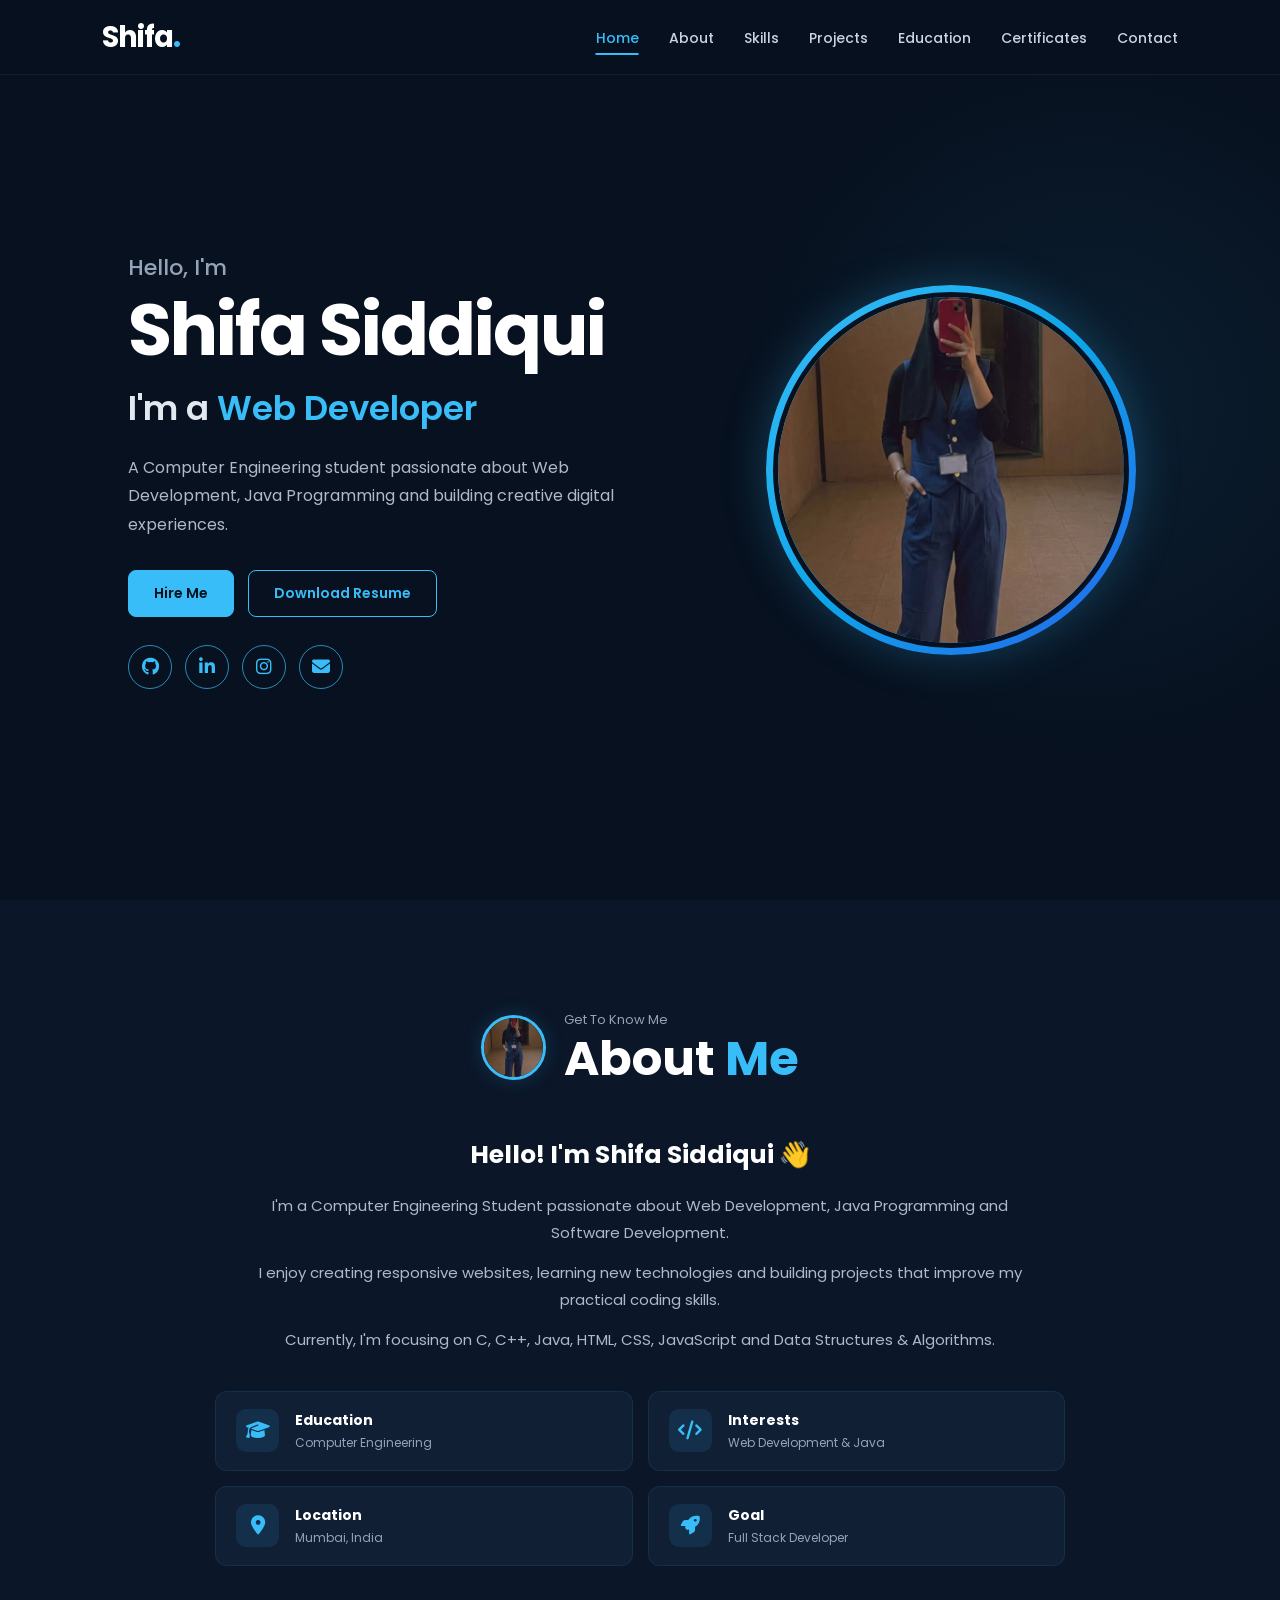
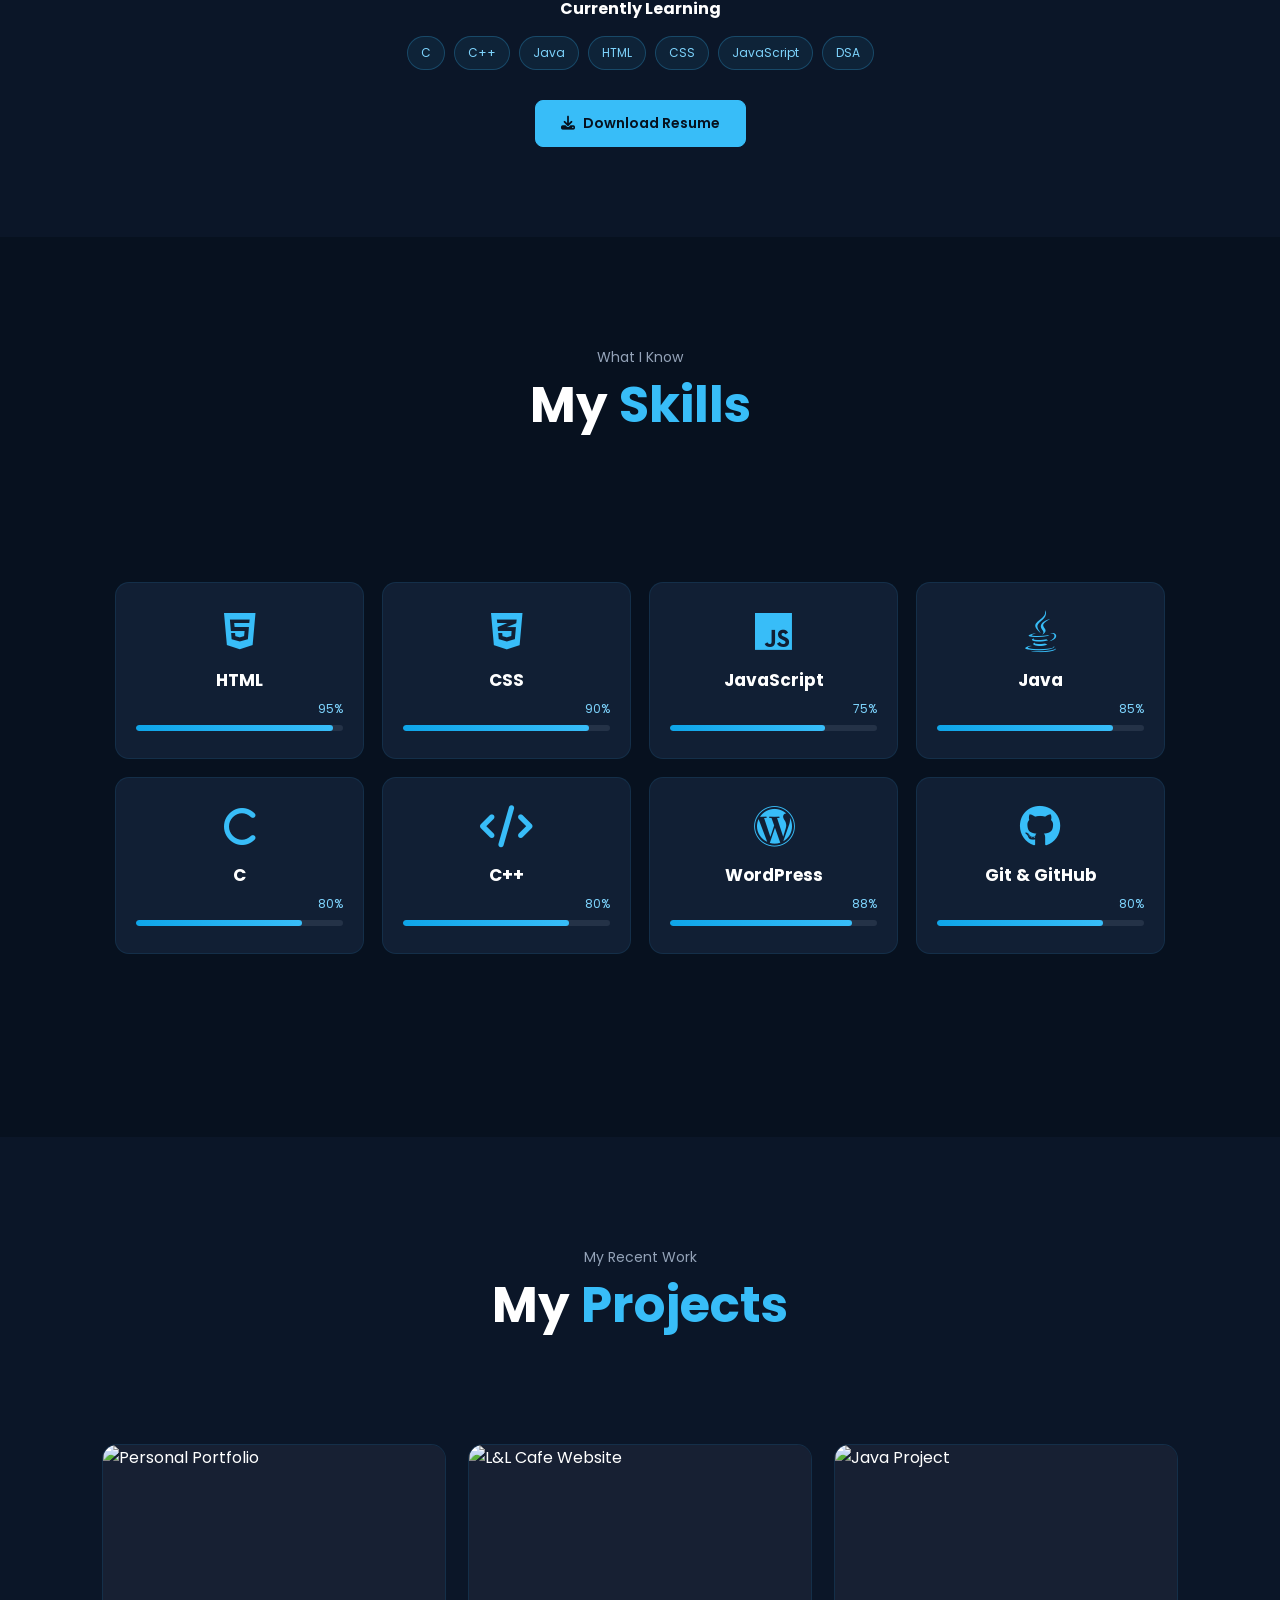
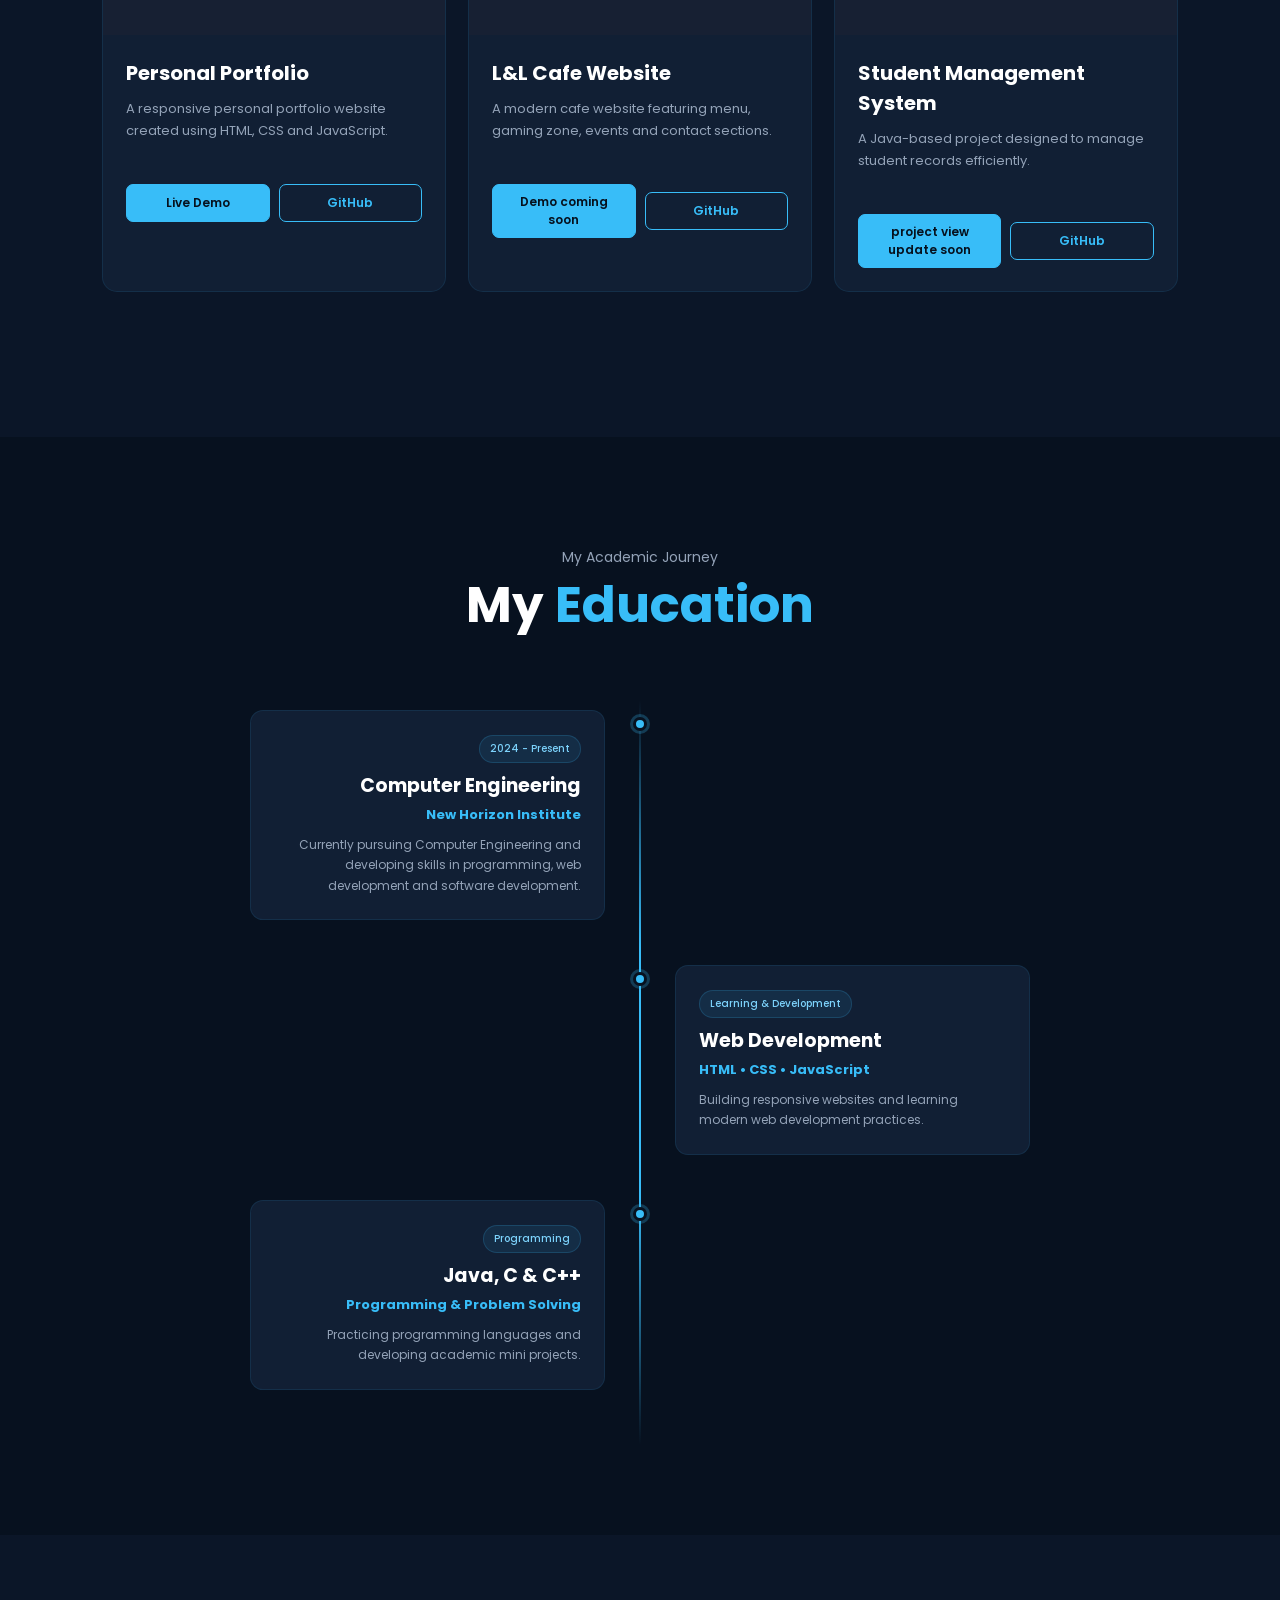
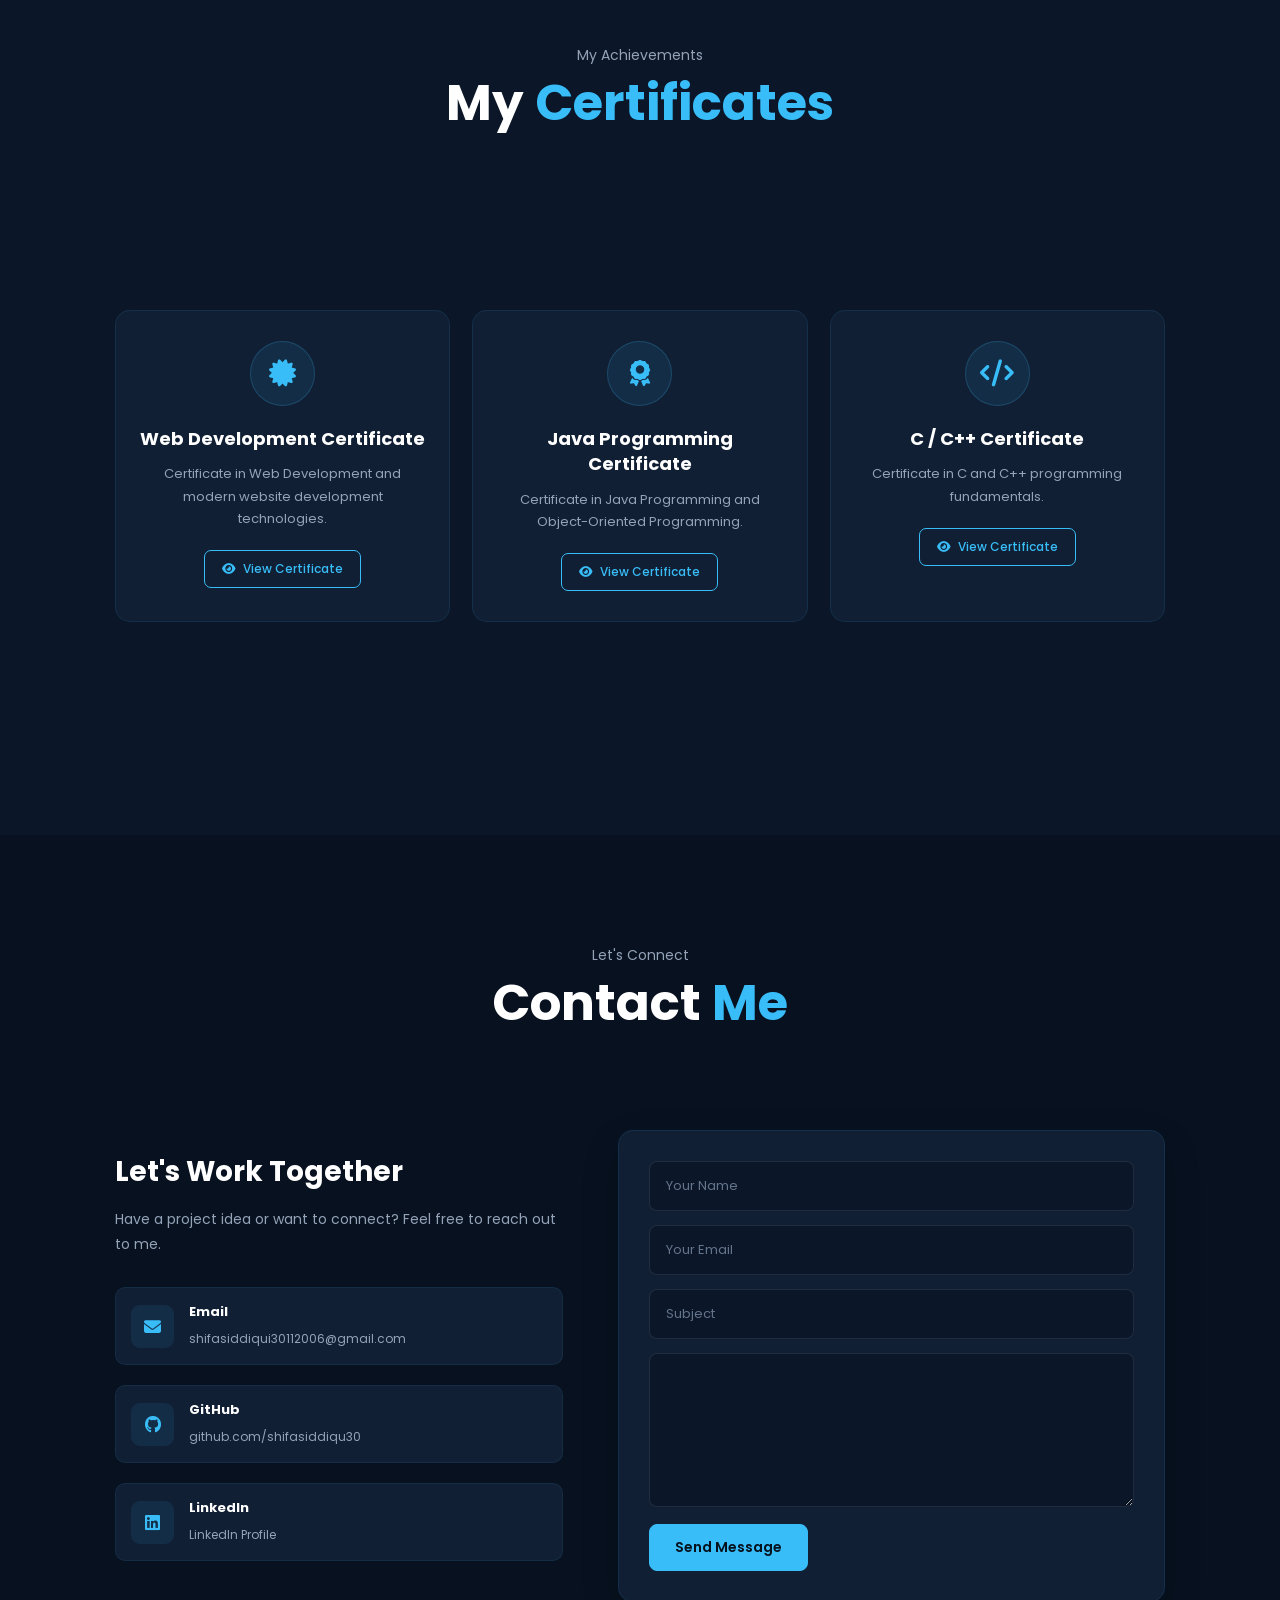
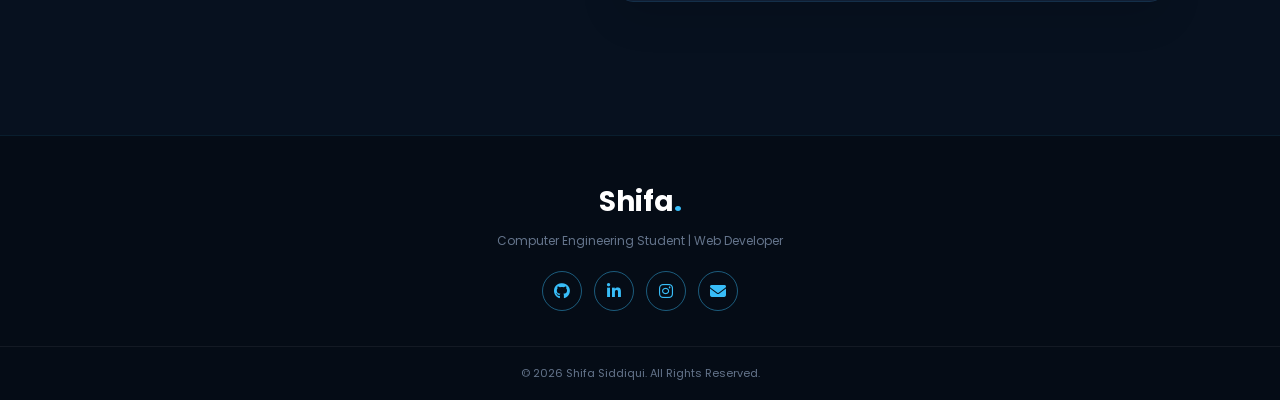
==== commit 2db9a0c6: "update portofolio" ====
--- a/index.html
+++ b/index.html
@@ -586,7 +586,7 @@
                         <a href="#"
                             class="project-btn">
 
-                            Live Demo
+                            Demo coming soon
 
                         </a>
 
@@ -634,7 +634,7 @@
                         <a href="#"
                             class="project-btn">
 
-                            View Project
+                            project view update soon
 
                         </a>
 
@@ -1011,7 +1011,7 @@
                             LinkedIn
                         </h4>
 
-                        <a href="#"
+                        <a href="https://linkedin.com/in/shifa-siddiqui-79617a383"
                             target="_blank">
 
                             LinkedIn Profile
@@ -1099,7 +1099,7 @@
                 </a>
 
 
-                <a href="#"
+                <a href="https://linkedin.com/in/shifa-siddiqui-79617a383"
                     target="_blank">
 
                     <i class="fab fa-linkedin-in"></i>
@@ -1107,7 +1107,7 @@
                 </a>
 
 
-                <a href="#"
+                <a href="https://instagram.com/shifa.siddiqui.30"
                     target="_blank">
 
                     <i class="fab fa-instagram"></i>
--- a/style.css
+++ b/style.css
@@ -2620,4 +2620,449 @@
     .contact-form {
         padding: 18px 13px;
     }
+}
+/* =====================================================
+   PART 5 — FOOTER + BACK TO TOP + FINAL RESPONSIVE FIX
+===================================================== */
+
+
+/* =====================================================
+   FOOTER
+===================================================== */
+
+footer {
+    width: 100%;
+
+    background: #050c16;
+
+    border-top: 1px solid rgba(56, 189, 248, 0.10);
+
+    padding-top: 45px;
+}
+
+
+/* Footer Content */
+
+.footer-content {
+    width: 100%;
+
+    max-width: 1000px;
+
+    margin: auto;
+
+    padding: 0 8% 35px;
+
+    text-align: center;
+}
+
+
+/* Footer Logo */
+
+.footer-content h3 {
+    color: #ffffff;
+
+    font-size: 28px;
+
+    margin-bottom: 8px;
+}
+
+.footer-content h3 span {
+    color: #38bdf8;
+}
+
+
+/* Footer Description */
+
+.footer-content > p {
+    color: #64748b;
+
+    font-size: 12px;
+
+    line-height: 1.7;
+}
+
+
+/* =====================================================
+   FOOTER SOCIAL
+===================================================== */
+
+.footer-social {
+    display: flex;
+
+    justify-content: center;
+
+    align-items: center;
+
+    gap: 12px;
+
+    margin-top: 20px;
+}
+
+.footer-social a {
+    width: 40px;
+    height: 40px;
+
+    display: flex;
+
+    align-items: center;
+    justify-content: center;
+
+    border: 1px solid rgba(56, 189, 248, 0.45);
+
+    border-radius: 50%;
+
+    color: #38bdf8;
+
+    font-size: 16px;
+
+    transition: 0.3s ease;
+}
+
+.footer-social a:hover {
+    background: #38bdf8;
+
+    color: #06111e;
+
+    transform: translateY(-4px);
+
+    box-shadow:
+        0 8px 20px rgba(56, 189, 248, 0.18);
+}
+
+
+/* =====================================================
+   FOOTER BOTTOM
+===================================================== */
+
+.footer-bottom {
+    width: 100%;
+
+    padding: 18px 6%;
+
+    text-align: center;
+
+    border-top: 1px solid rgba(255, 255, 255, 0.06);
+}
+
+.footer-bottom p {
+    color: #64748b;
+
+    font-size: 11px;
+}
+
+
+/* =====================================================
+   BACK TO TOP
+===================================================== */
+
+.back-to-top {
+    position: fixed;
+
+    right: 25px;
+    bottom: 25px;
+
+    width: 43px;
+    height: 43px;
+
+    display: flex;
+
+    align-items: center;
+    justify-content: center;
+
+    border: 1px solid #38bdf8;
+
+    border-radius: 50%;
+
+    background: #38bdf8;
+
+    color: #06111e;
+
+    font-size: 16px;
+
+    z-index: 999;
+
+    box-shadow:
+        0 8px 25px rgba(0, 0, 0, 0.25);
+
+    transition: 0.3s ease;
+}
+
+.back-to-top:hover {
+    background: transparent;
+
+    color: #38bdf8;
+
+    transform: translateY(-5px);
+}
+
+
+/* =====================================================
+   GLOBAL FINAL FIXES
+===================================================== */
+
+.left,
+.right,
+.hero-content,
+.hero-image,
+.about-content,
+.skills-container,
+.projects-container,
+.timeline,
+.certificates-container,
+.contact-container,
+.contact-form {
+    min-width: 0;
+}
+
+h1,
+h2,
+h3,
+h4,
+p,
+a {
+    overflow-wrap: break-word;
+}
+
+
+/* =====================================================
+   TABLET
+===================================================== */
+
+@media (max-width: 800px) {
+
+    .back-to-top {
+        width: 40px;
+        height: 40px;
+
+        right: 18px;
+        bottom: 18px;
+
+        font-size: 14px;
+    }
+
+    footer {
+        padding-top: 38px;
+    }
+
+    .footer-content {
+        padding-left: 6%;
+        padding-right: 6%;
+    }
+
+}
+
+
+/* =====================================================
+   MOBILE
+===================================================== */
+
+@media (max-width: 600px) {
+
+    /* Prevent horizontal scrolling */
+
+    html,
+    body {
+        width: 100%;
+        max-width: 100%;
+
+        overflow-x: hidden;
+    }
+
+
+    /* Section titles */
+
+    .section-title {
+        margin-bottom: 38px;
+    }
+
+    .section-title p {
+        font-size: 11px;
+    }
+
+    .section-title h2 {
+        font-size: 34px;
+    }
+
+
+    /* Footer */
+
+    footer {
+        padding-top: 35px;
+    }
+
+    .footer-content {
+        padding-bottom: 28px;
+    }
+
+    .footer-content h3 {
+        font-size: 25px;
+    }
+
+    .footer-content > p {
+        font-size: 11px;
+    }
+
+    .footer-social {
+        gap: 9px;
+
+        margin-top: 17px;
+    }
+
+    .footer-social a {
+        width: 37px;
+        height: 37px;
+
+        font-size: 14px;
+    }
+
+    .footer-bottom {
+        padding: 15px 5%;
+    }
+
+    .footer-bottom p {
+        font-size: 10px;
+
+        line-height: 1.6;
+    }
+
+
+    /* Back to top */
+
+    .back-to-top {
+        width: 38px;
+        height: 38px;
+
+        right: 14px;
+        bottom: 14px;
+
+        font-size: 13px;
+    }
+}
+
+
+/* =====================================================
+   VERY SMALL PHONES — 360px / 375px
+===================================================== */
+
+@media (max-width: 380px) {
+
+    .section-title {
+        margin-bottom: 32px;
+    }
+
+    .section-title h2 {
+        font-size: 30px;
+    }
+
+    .section-title p {
+        font-size: 10px;
+    }
+
+
+    /* Footer */
+
+    .footer-content h3 {
+        font-size: 23px;
+    }
+
+    .footer-content > p {
+        font-size: 10px;
+    }
+
+    .footer-social {
+        gap: 7px;
+    }
+
+    .footer-social a {
+        width: 34px;
+        height: 34px;
+
+        font-size: 13px;
+    }
+
+    .footer-bottom p {
+        font-size: 9px;
+    }
+
+
+    /* Back to top */
+
+    .back-to-top {
+        width: 35px;
+        height: 35px;
+
+        right: 12px;
+        bottom: 12px;
+    }
+}
+
+
+/* =====================================================
+   TOUCH DEVICE FIX
+===================================================== */
+
+@media (hover: none) {
+
+    .skill-card:hover,
+    .project-card:hover,
+    .certificate-card:hover,
+    .info-card:hover,
+    .timeline-content:hover {
+        transform: none;
+
+        box-shadow: none;
+    }
+}
+
+
+/* =====================================================
+   FINAL IMAGE SAFETY
+===================================================== */
+
+img {
+    max-width: 100%;
+}
+
+
+/* =====================================================
+   FINAL BUTTON SAFETY
+===================================================== */
+
+.btn,
+.project-btn,
+.certificate-btn {
+    text-align: center;
+
+    white-space: normal;
+}
+
+
+/* =====================================================
+   FINAL MOBILE WIDTH SAFETY
+===================================================== */
+
+@media (max-width: 600px) {
+
+    .hero,
+    .about,
+    .skills,
+    .projects,
+    .education,
+    .certificates,
+    .contact {
+        width: 100%;
+        max-width: 100%;
+
+        overflow: hidden;
+    }
+
+    .hero-content,
+    .about-content,
+    .skills-container,
+    .projects-container,
+    .certificates-container,
+    .contact-container {
+        width: 100%;
+        max-width: 100%;
+    }
 }
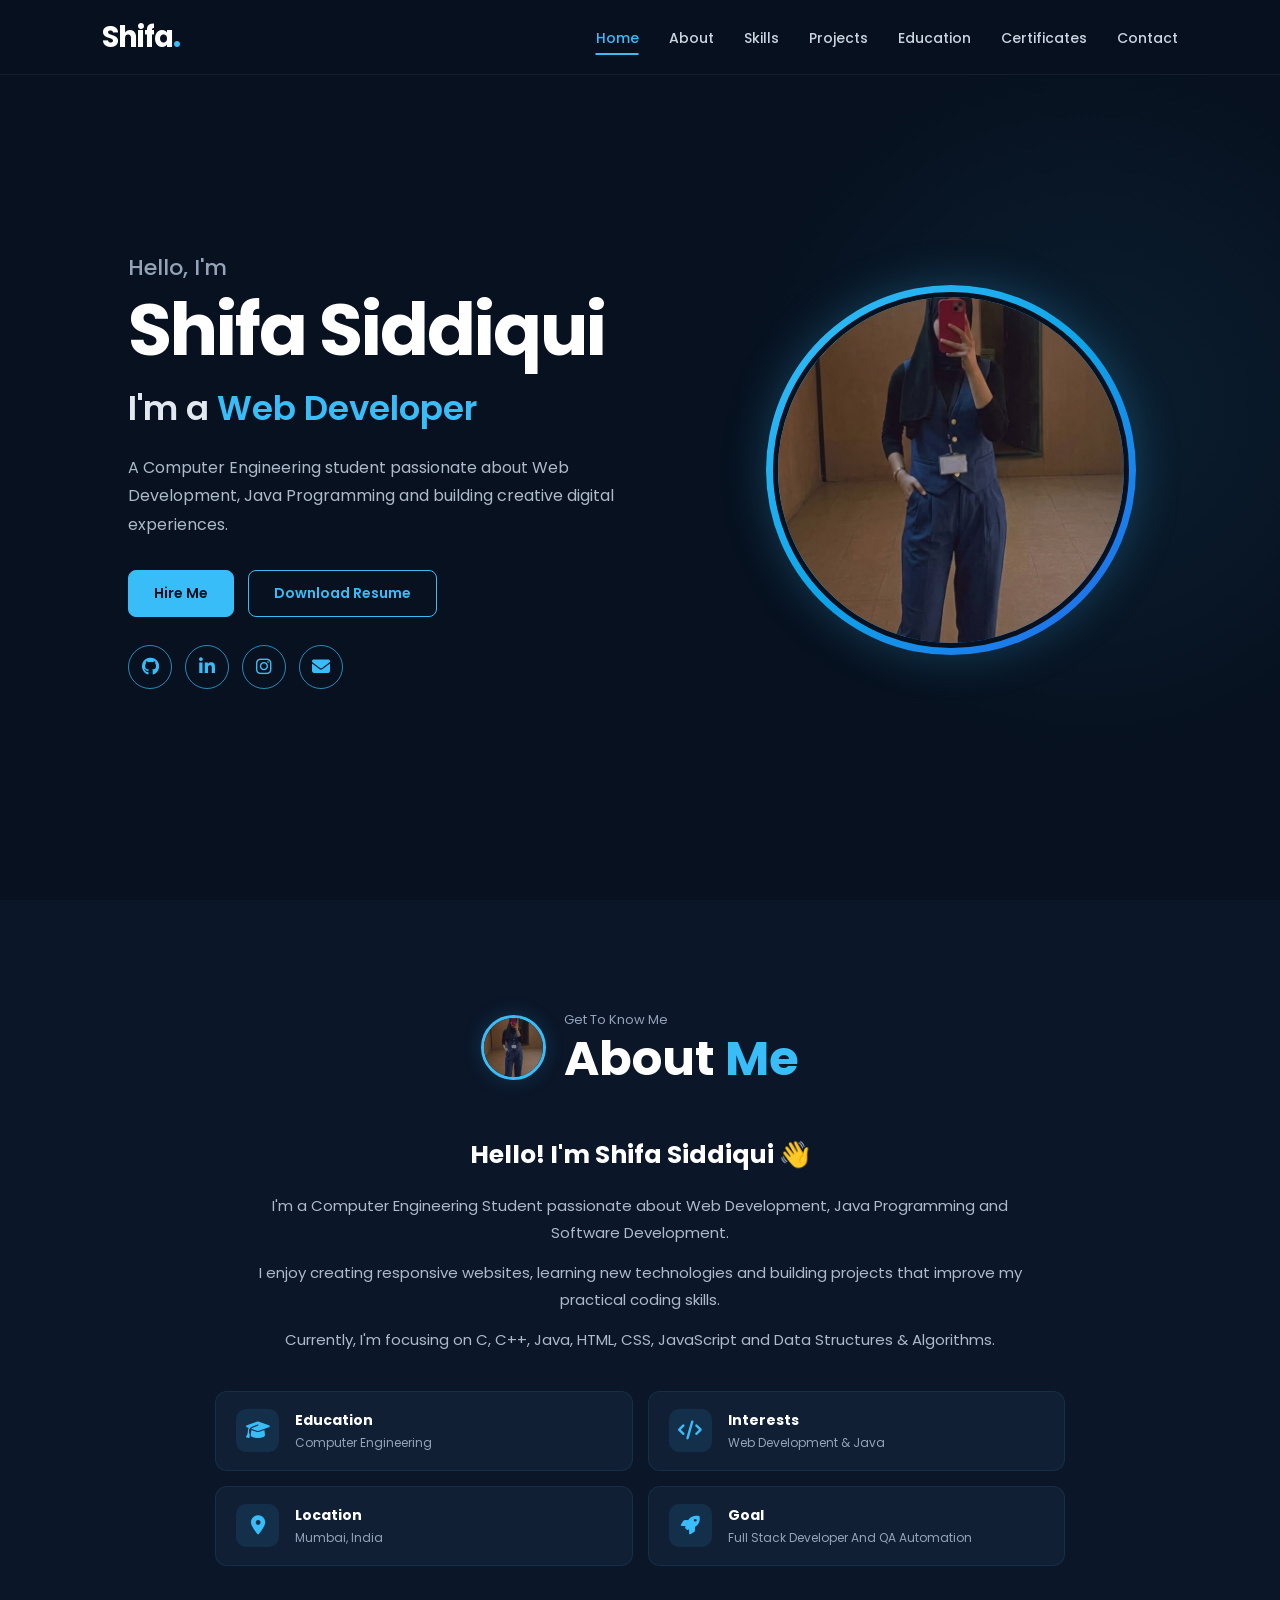
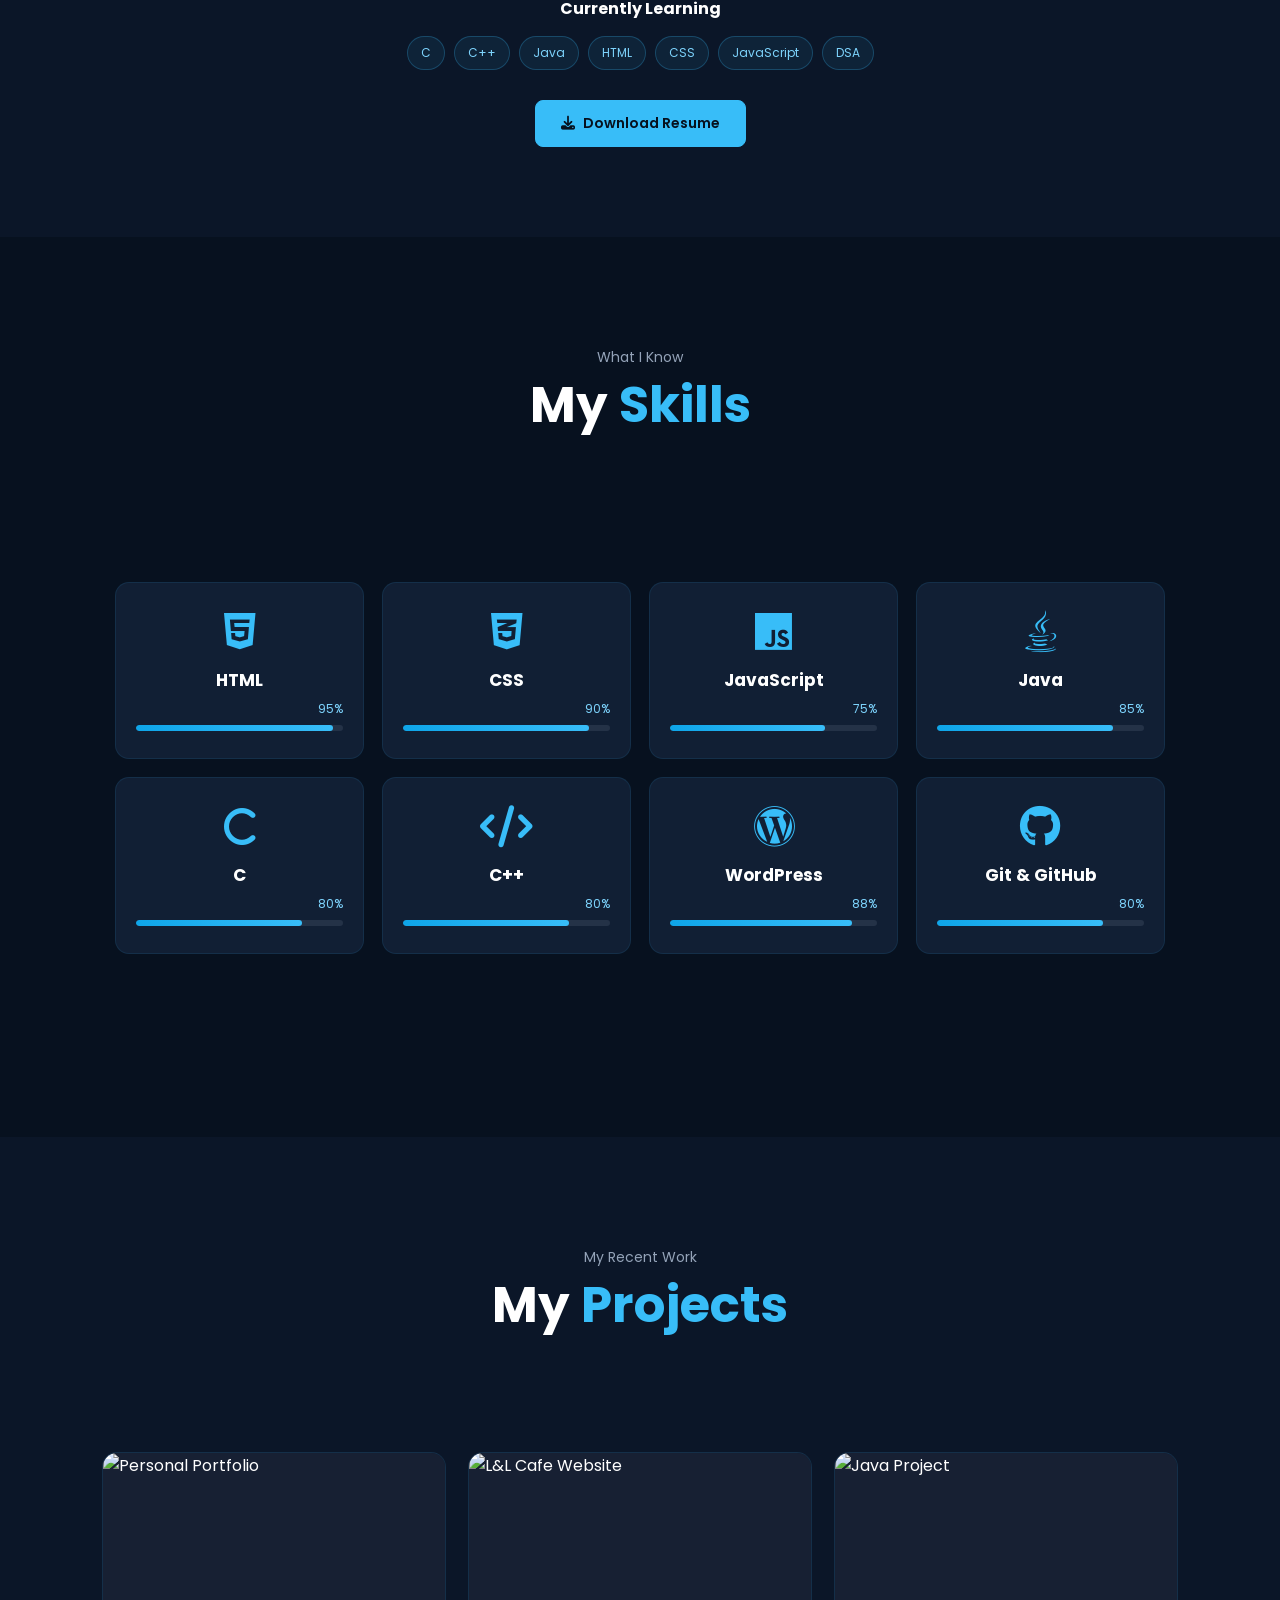
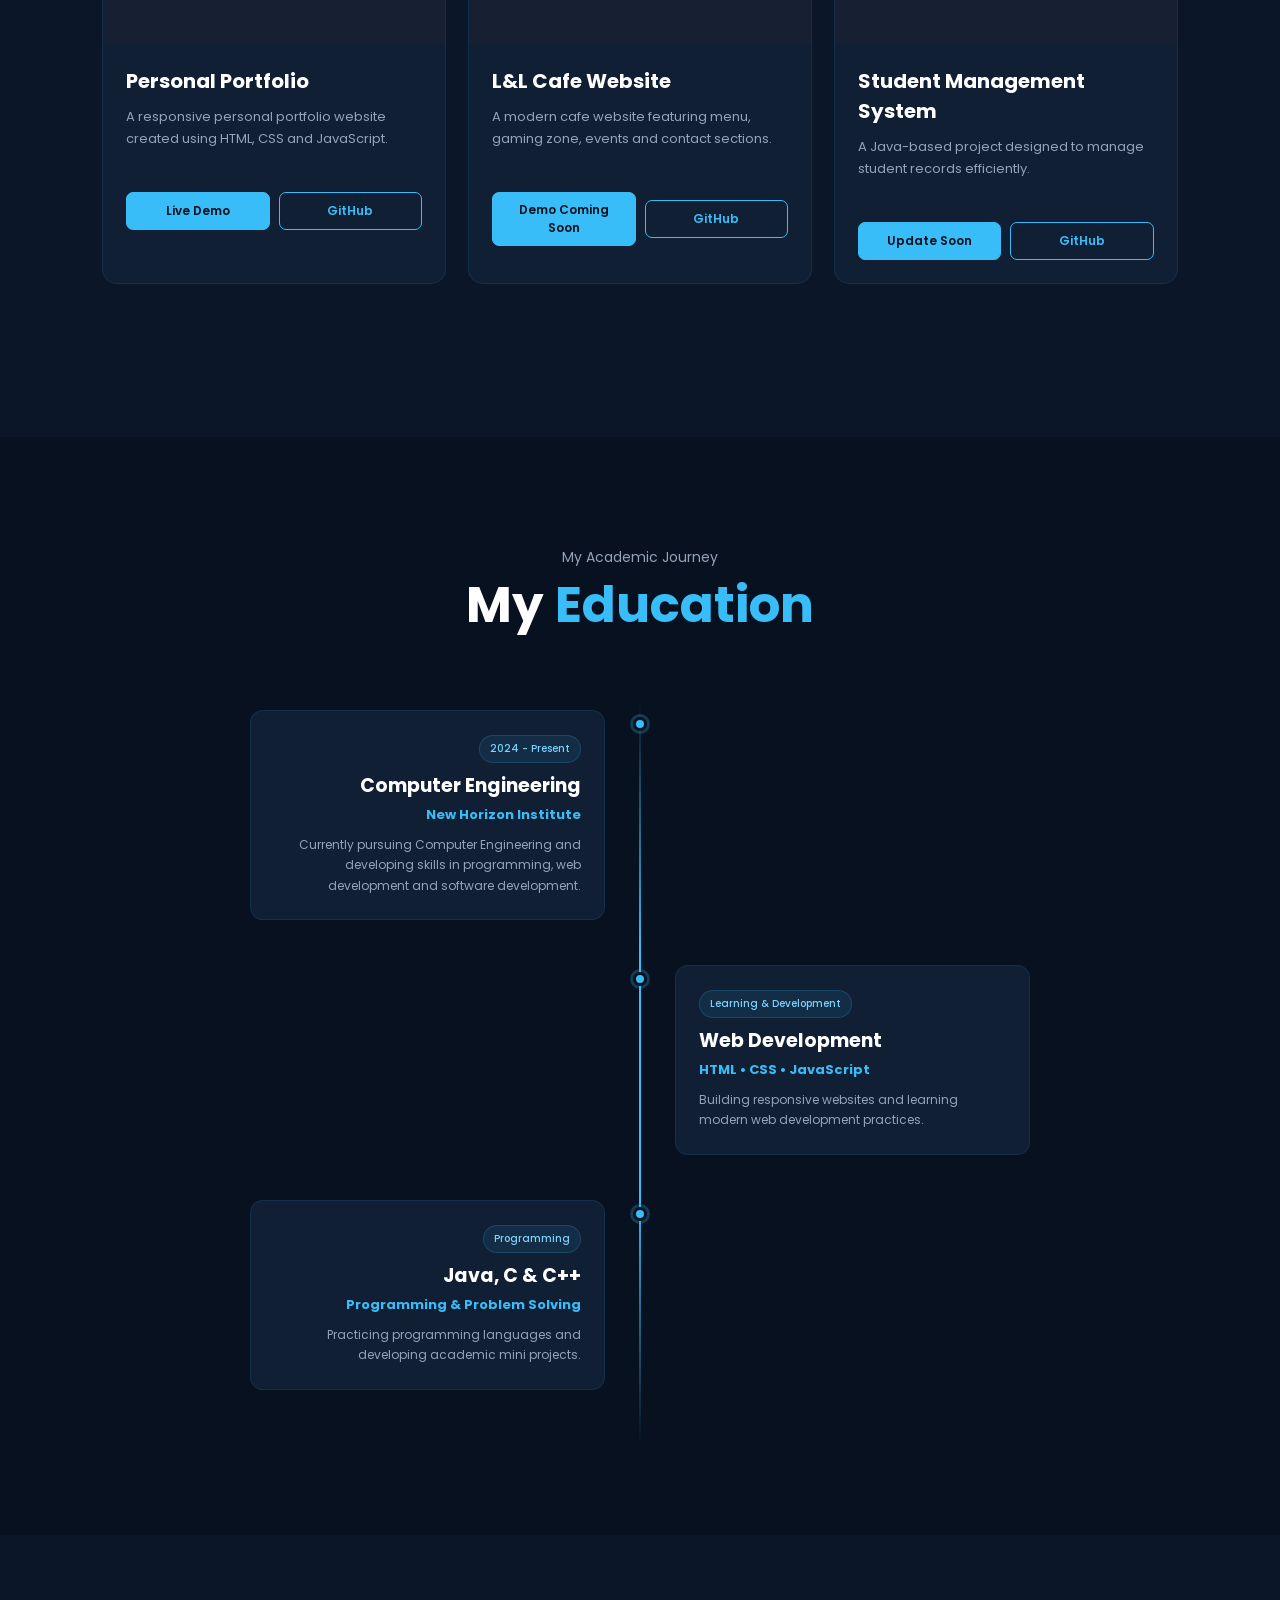
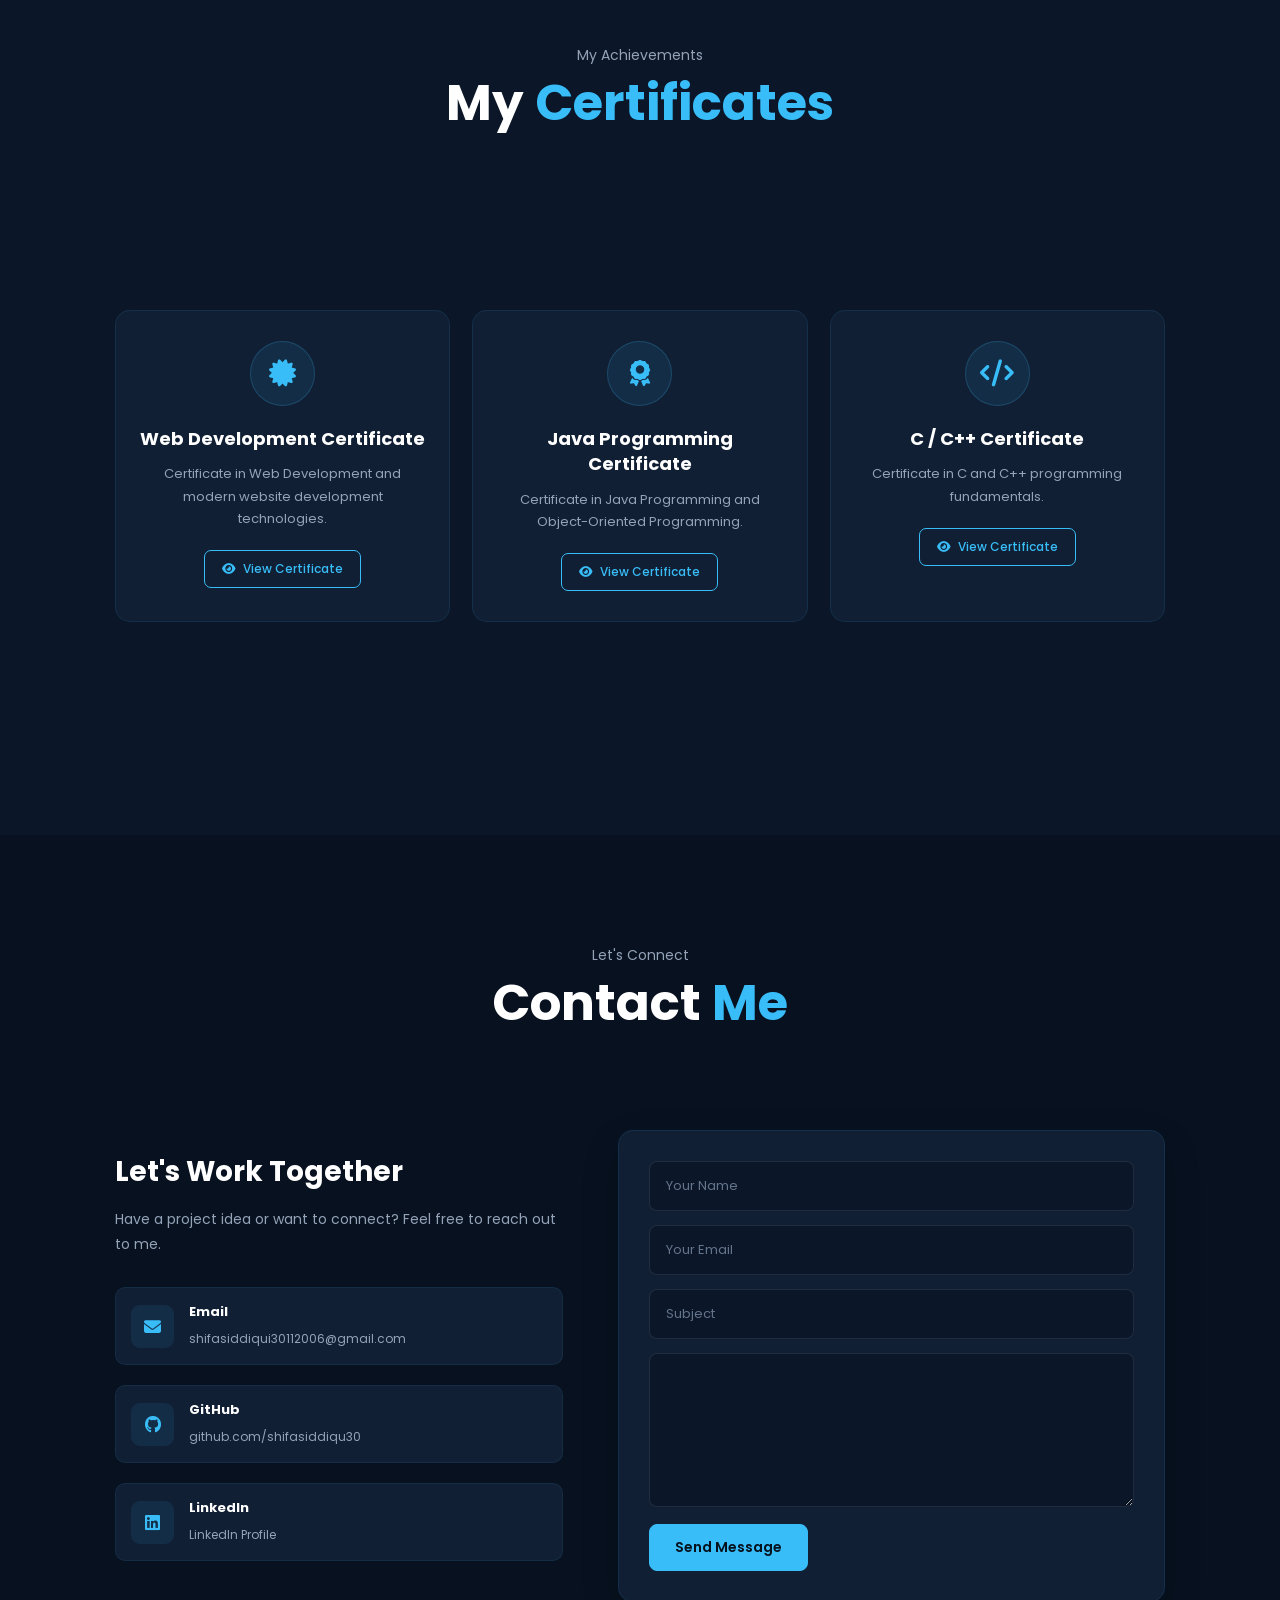
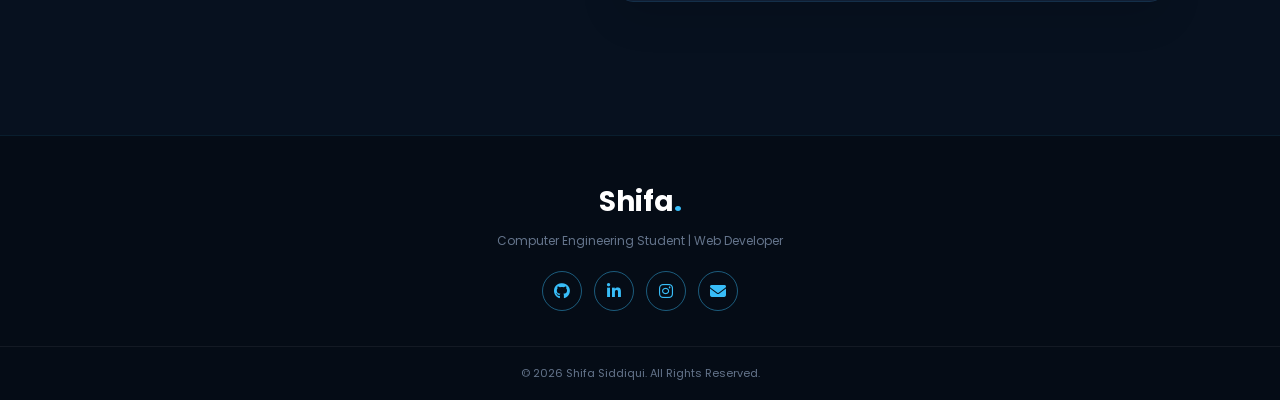
==== commit c6058b37: "update portofolio" ====
--- a/index.html
+++ b/index.html
@@ -267,7 +267,7 @@
                 <i class="fas fa-rocket"></i>
                 <div>
                     <h4>Goal</h4>
-                    <p>Full Stack Developer</p>
+                    <p>Full Stack Developer And QA Automation</p>
                 </div>
             </div>
 
@@ -586,7 +586,7 @@
                         <a href="#"
                             class="project-btn">
 
-                            Demo coming soon
+                            Demo Coming Soon
 
                         </a>
 
@@ -634,7 +634,7 @@
                         <a href="#"
                             class="project-btn">
 
-                            project view update soon
+                             Update Soon
 
                         </a>
 
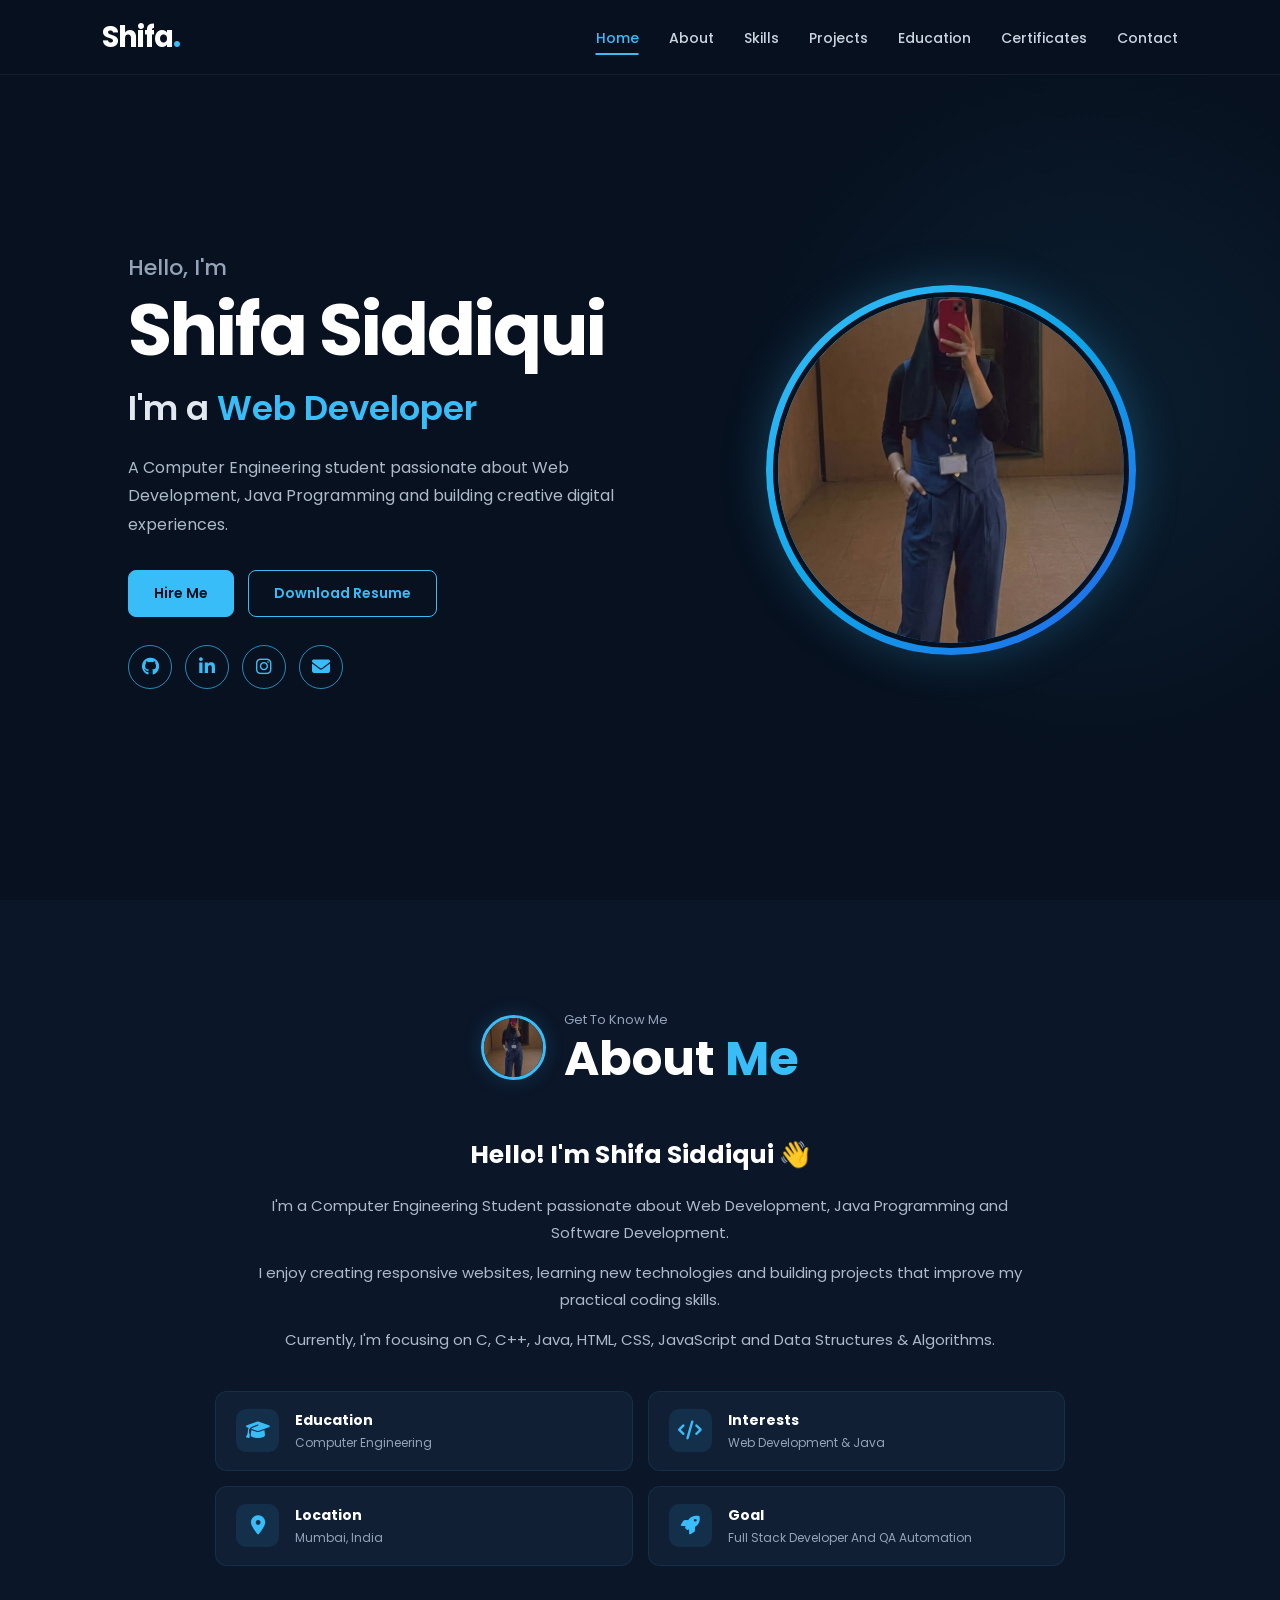
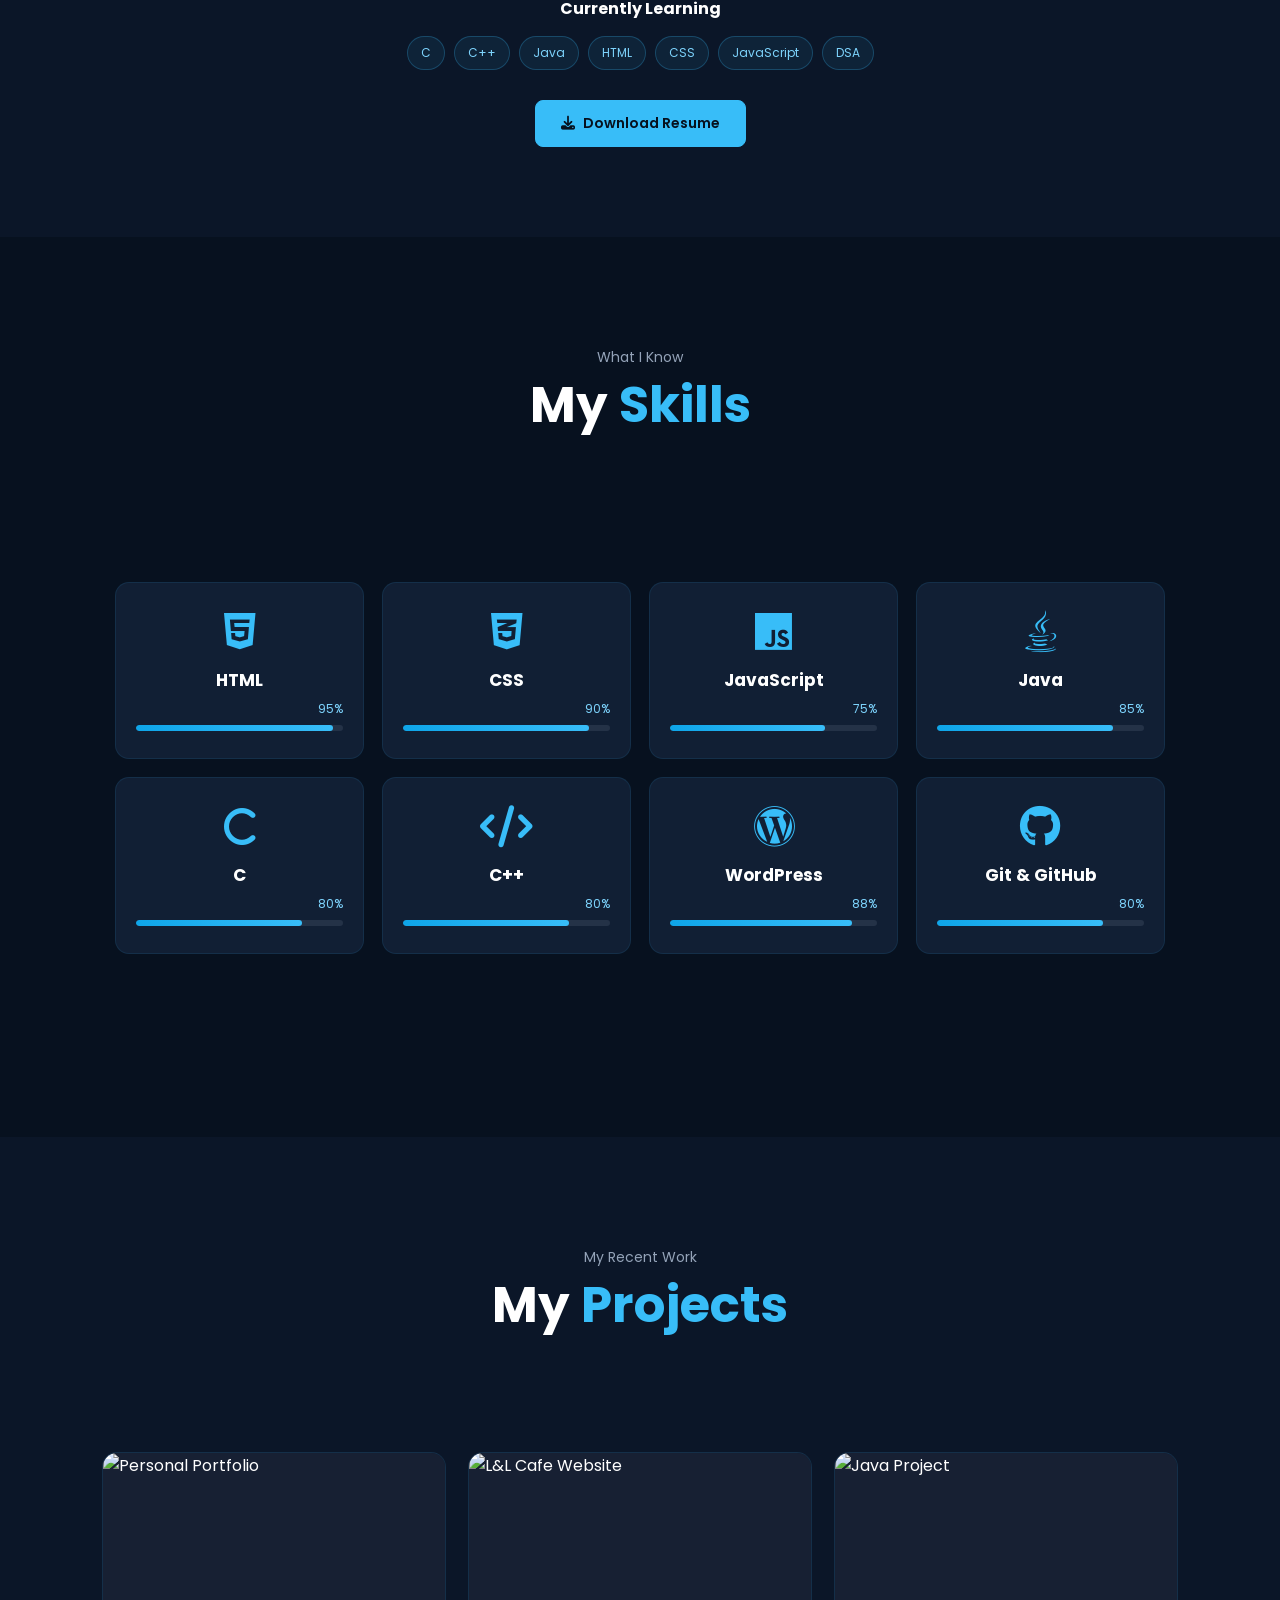
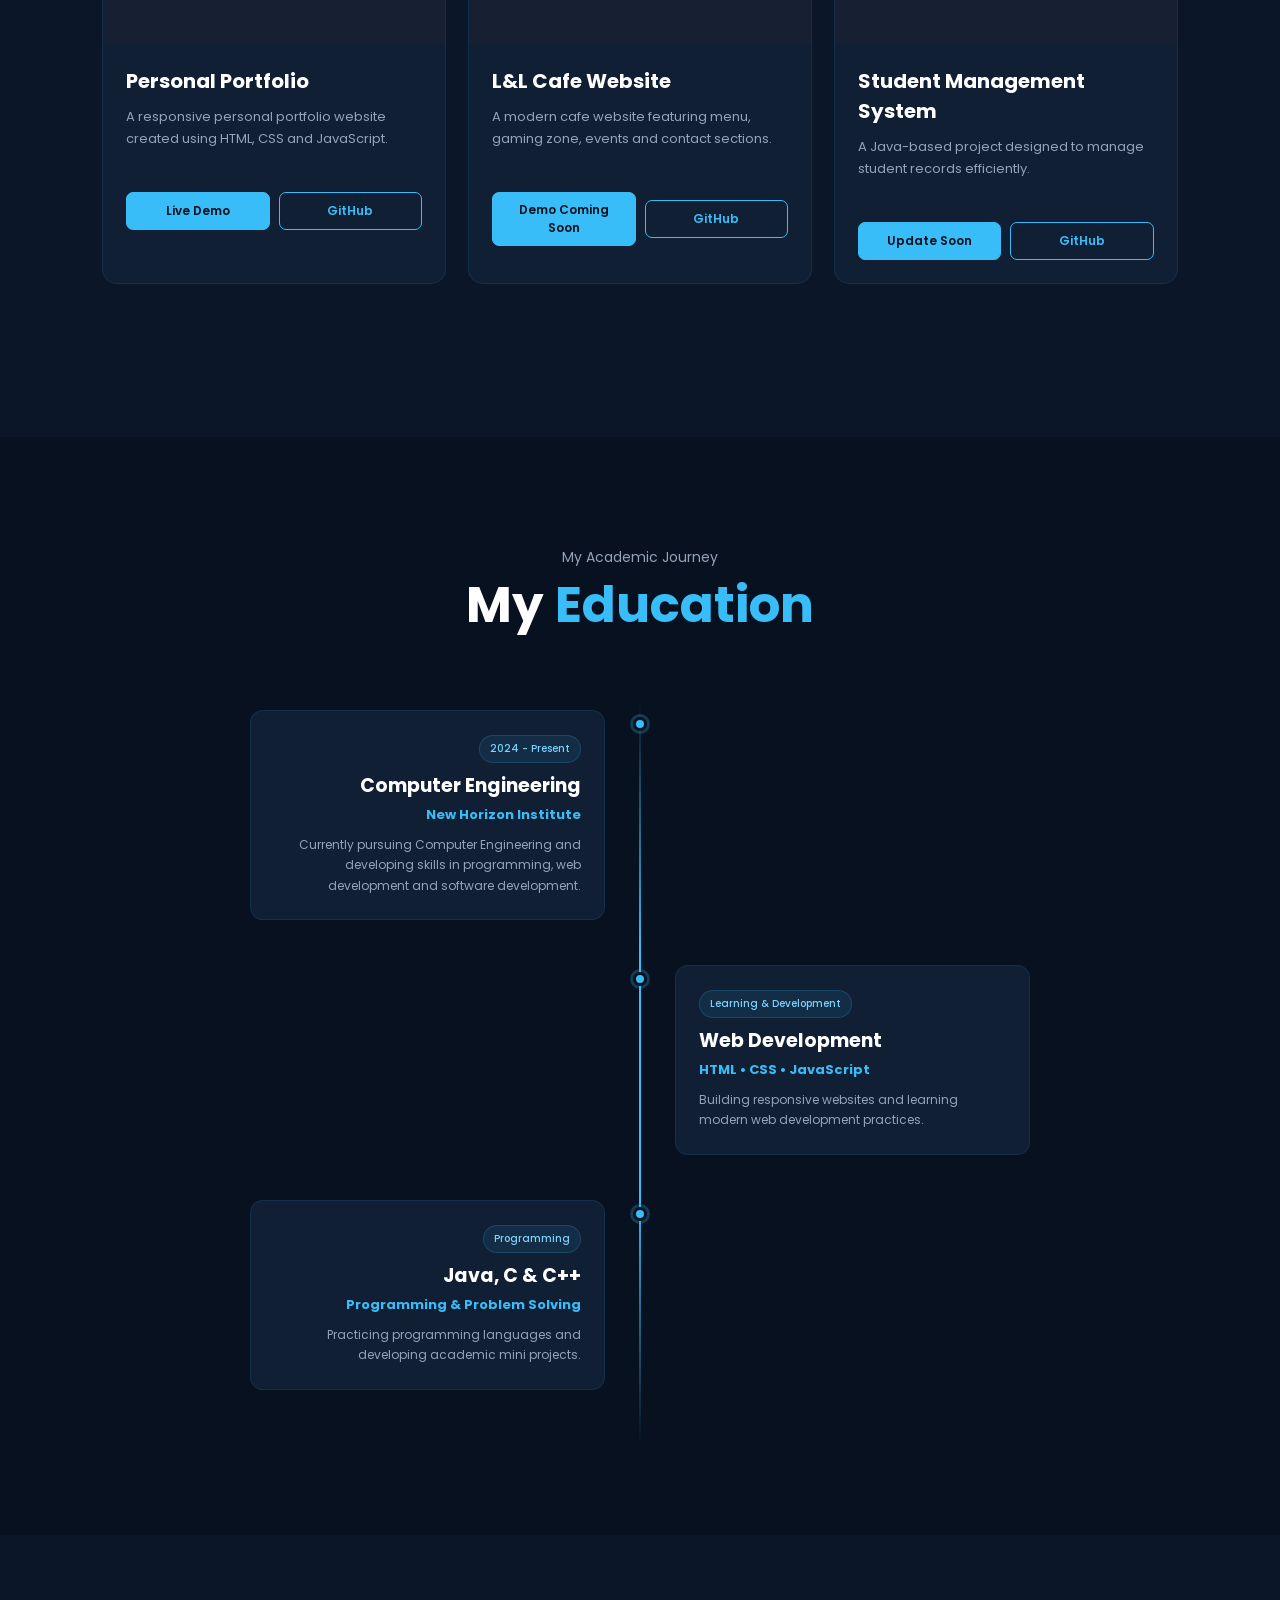
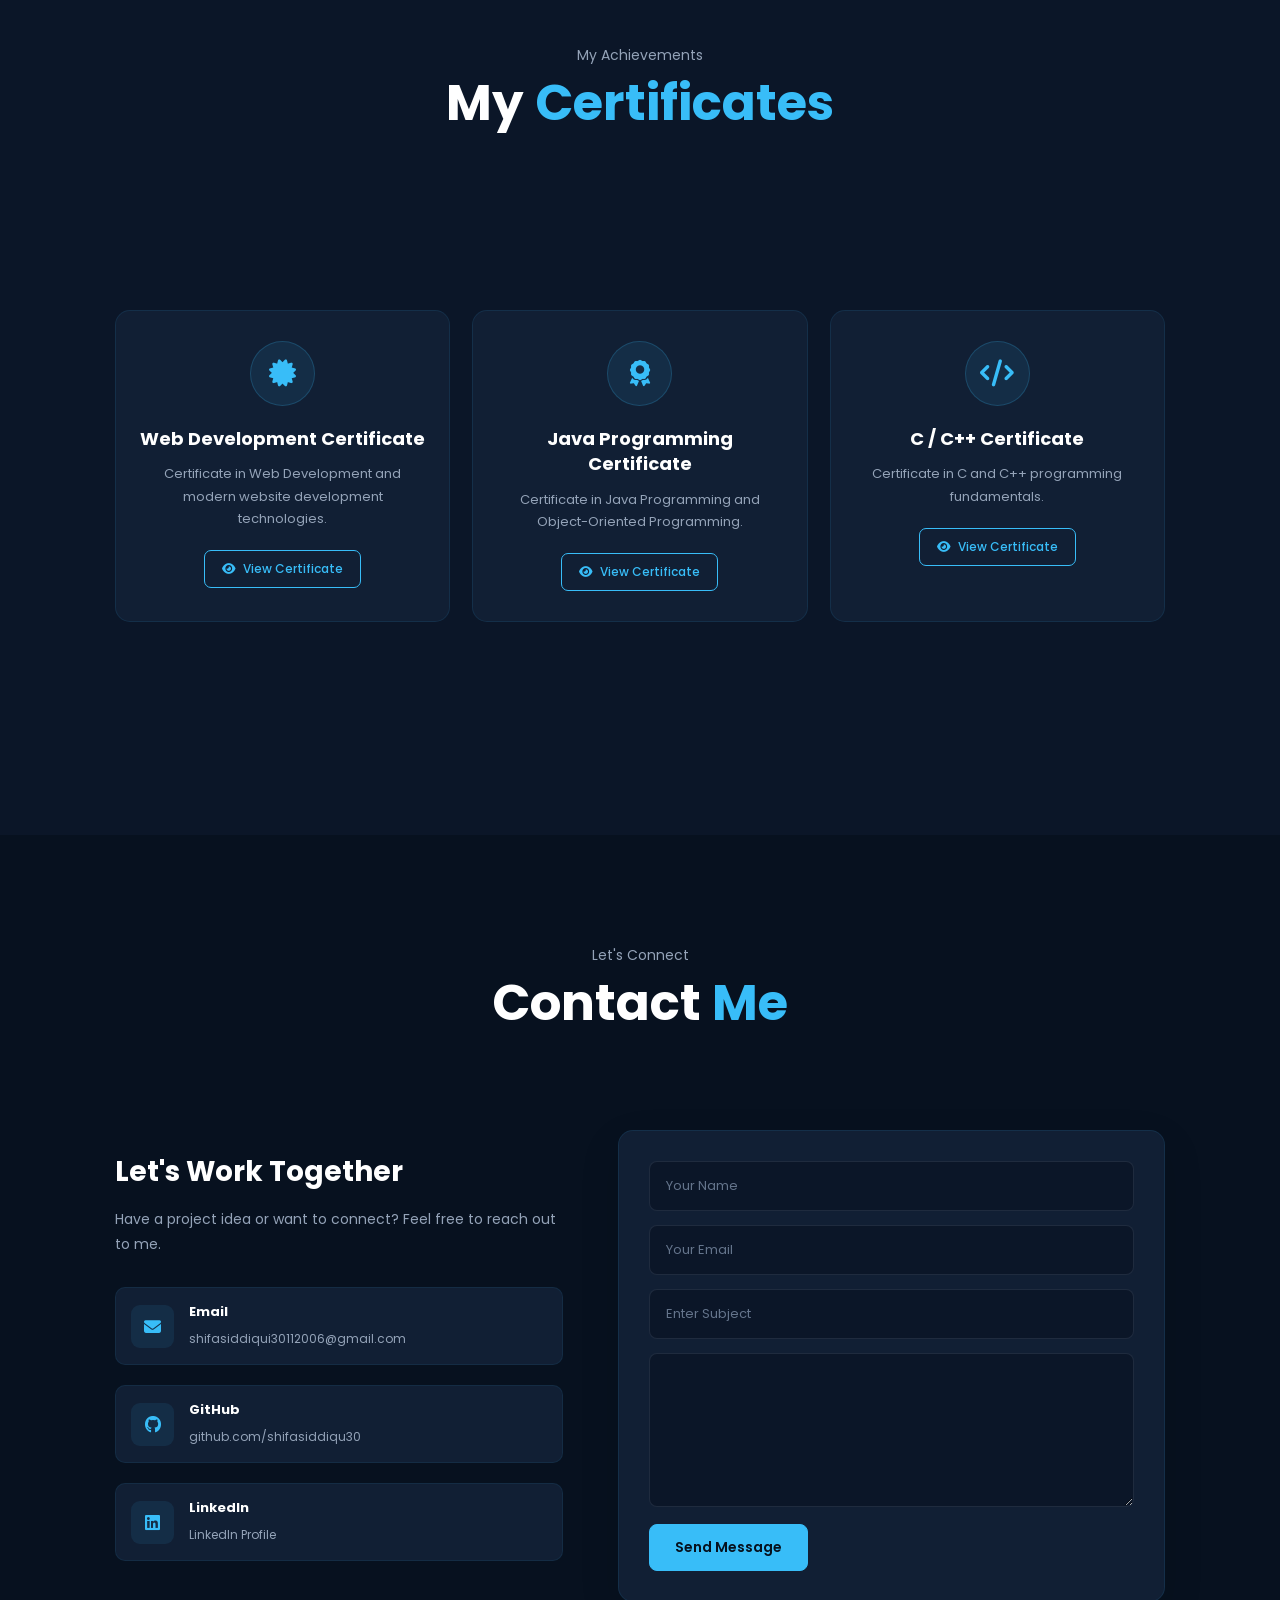
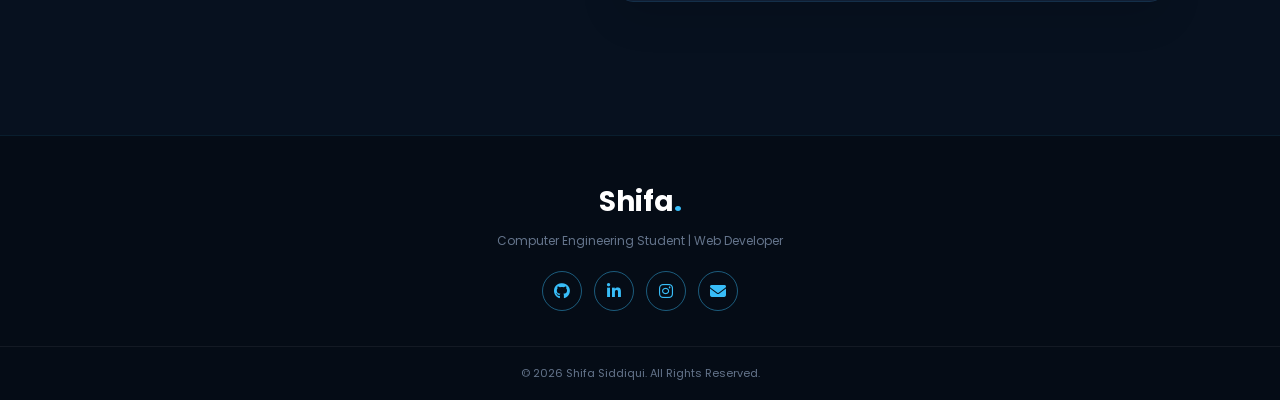
==== commit 9e3d4274: "update index html" ====
--- a/index.html
+++ b/index.html
@@ -1043,7 +1043,7 @@
 
                 <input
                     type="text"
-                    placeholder="Subject"
+                    placeholder="Enter Subject"
                     required>
 
 
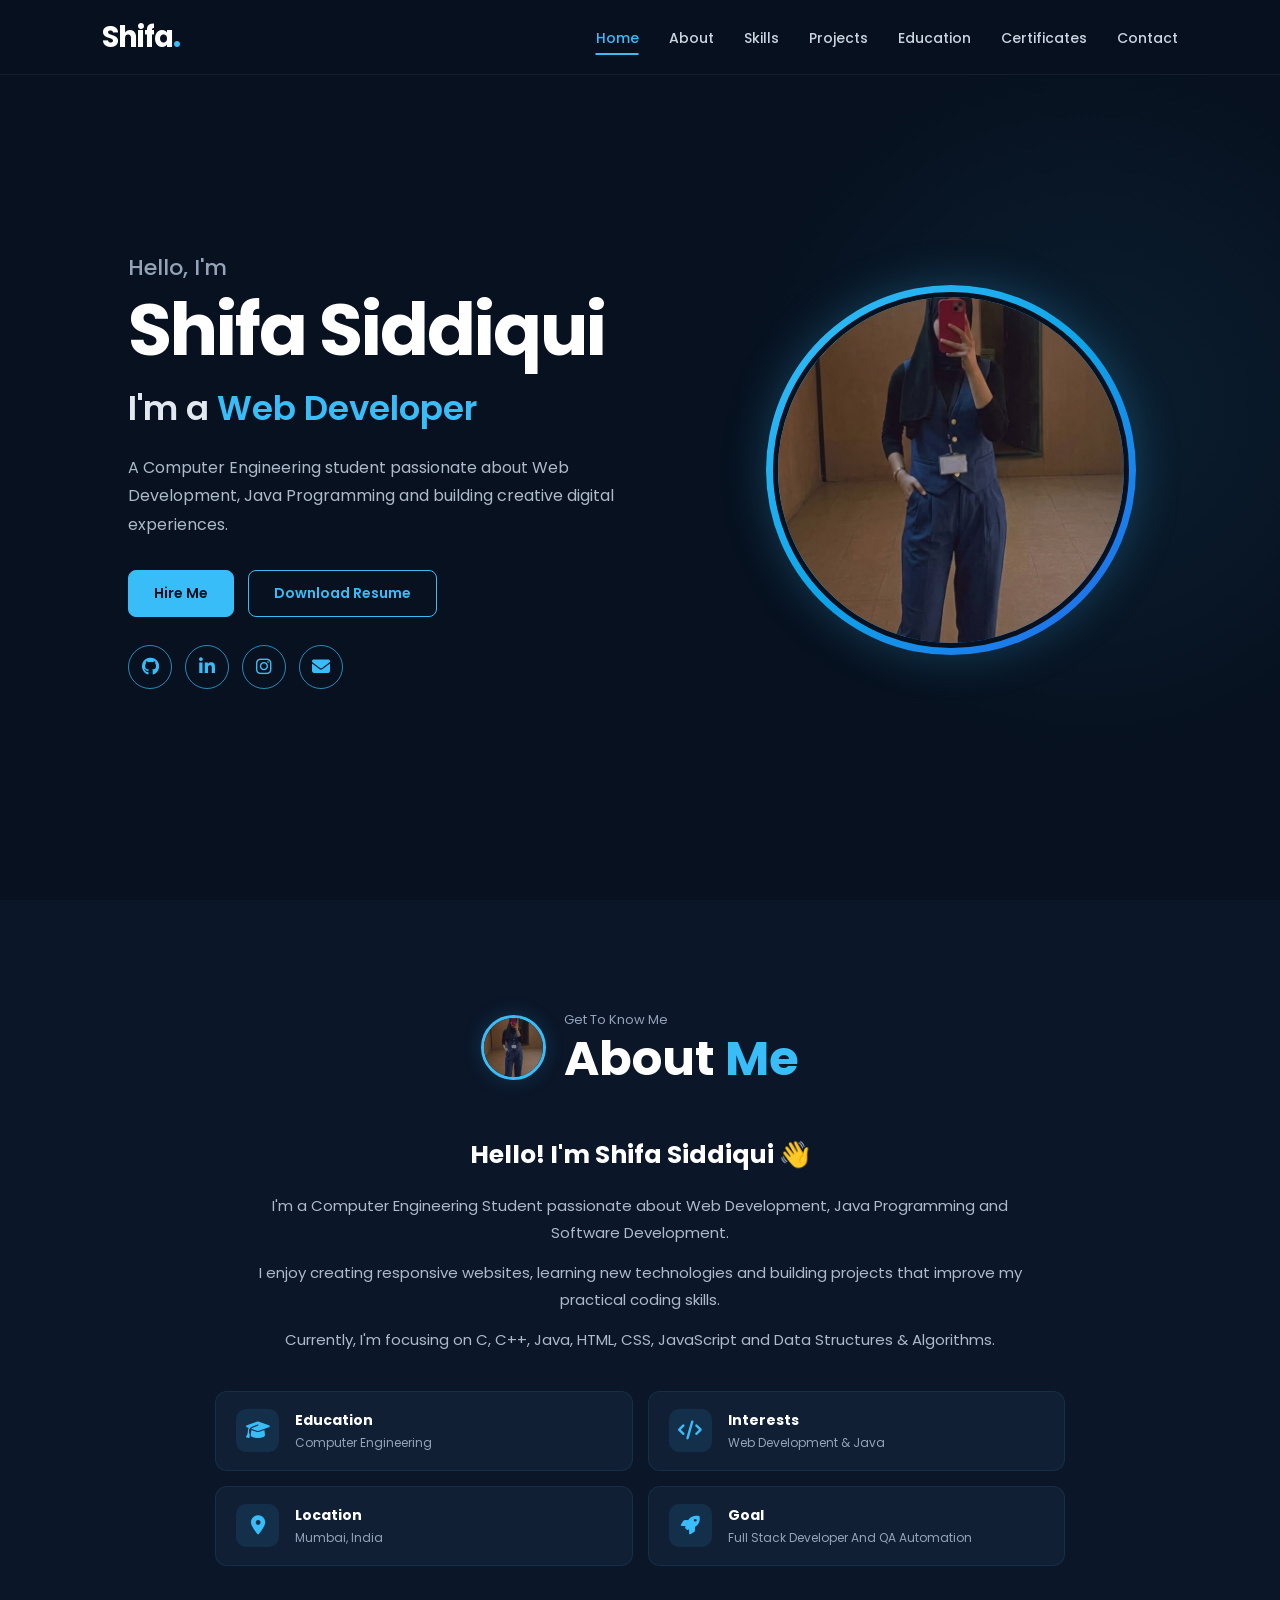
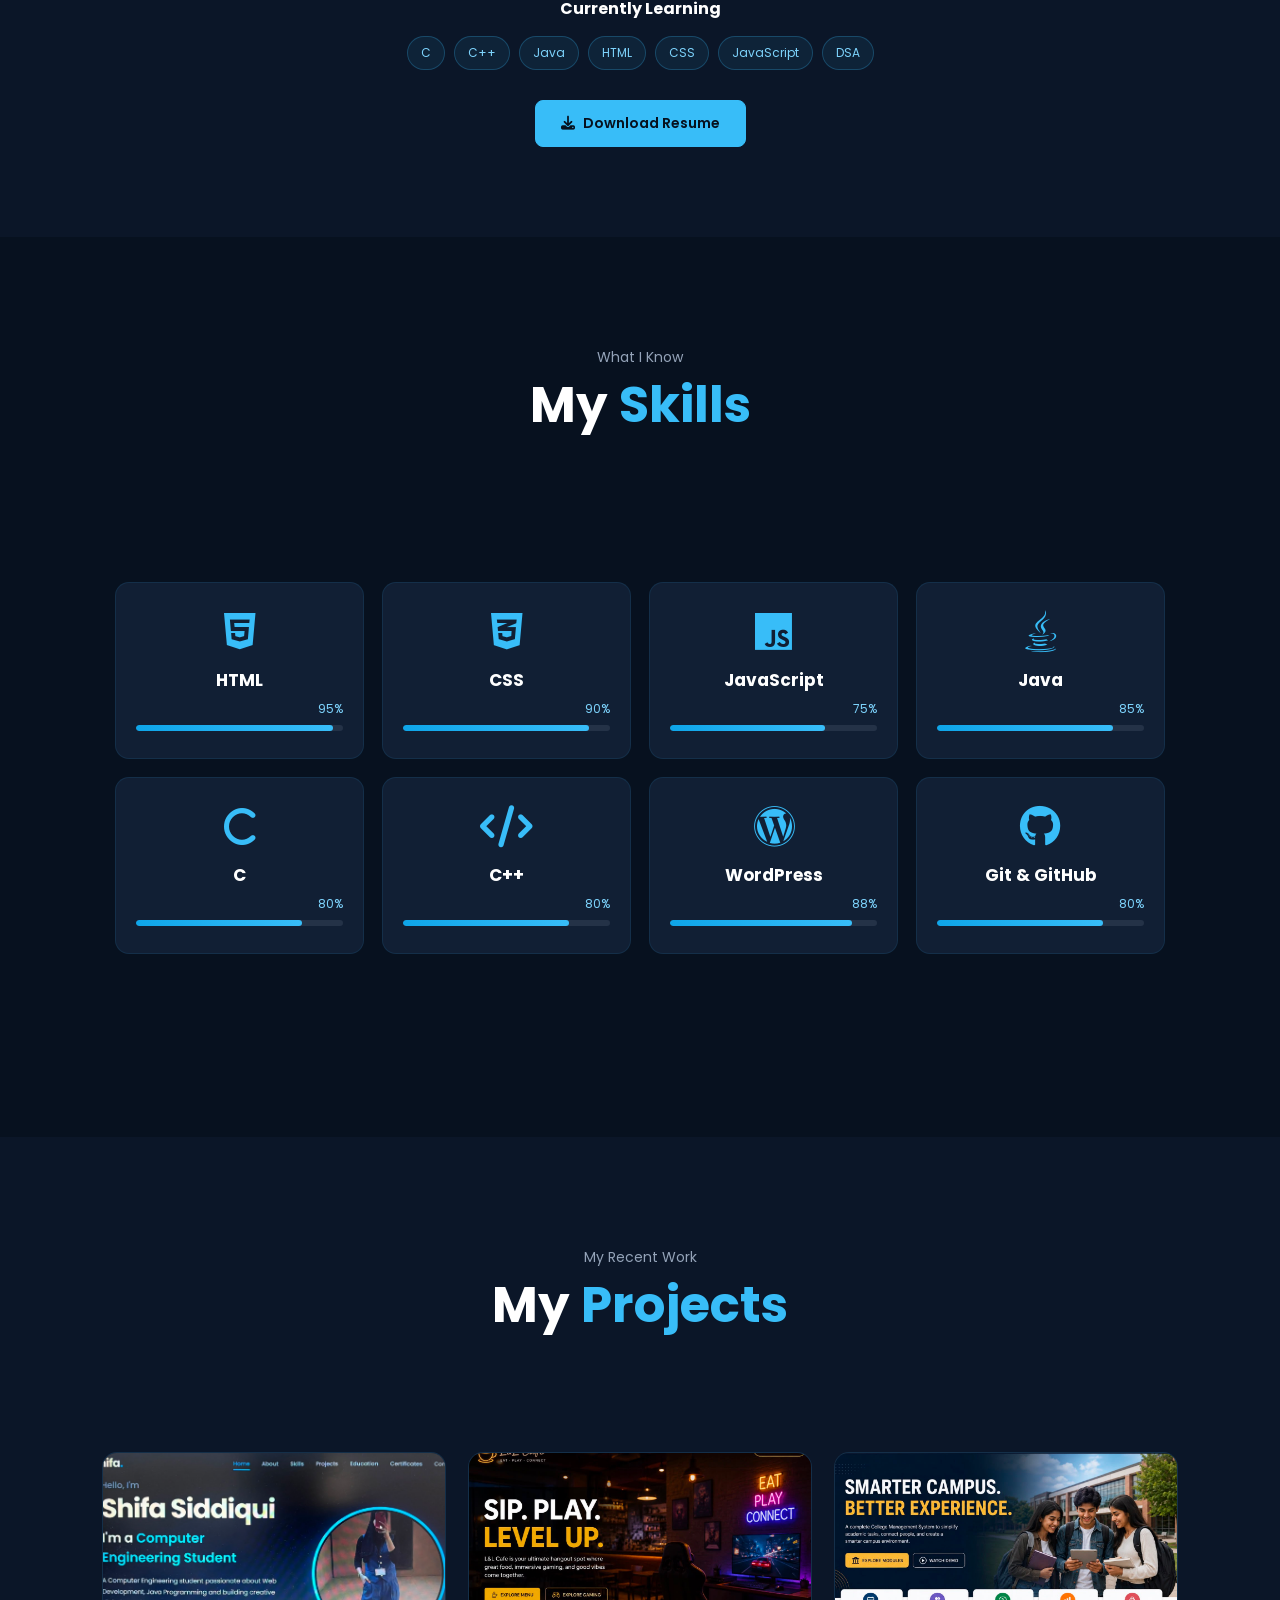
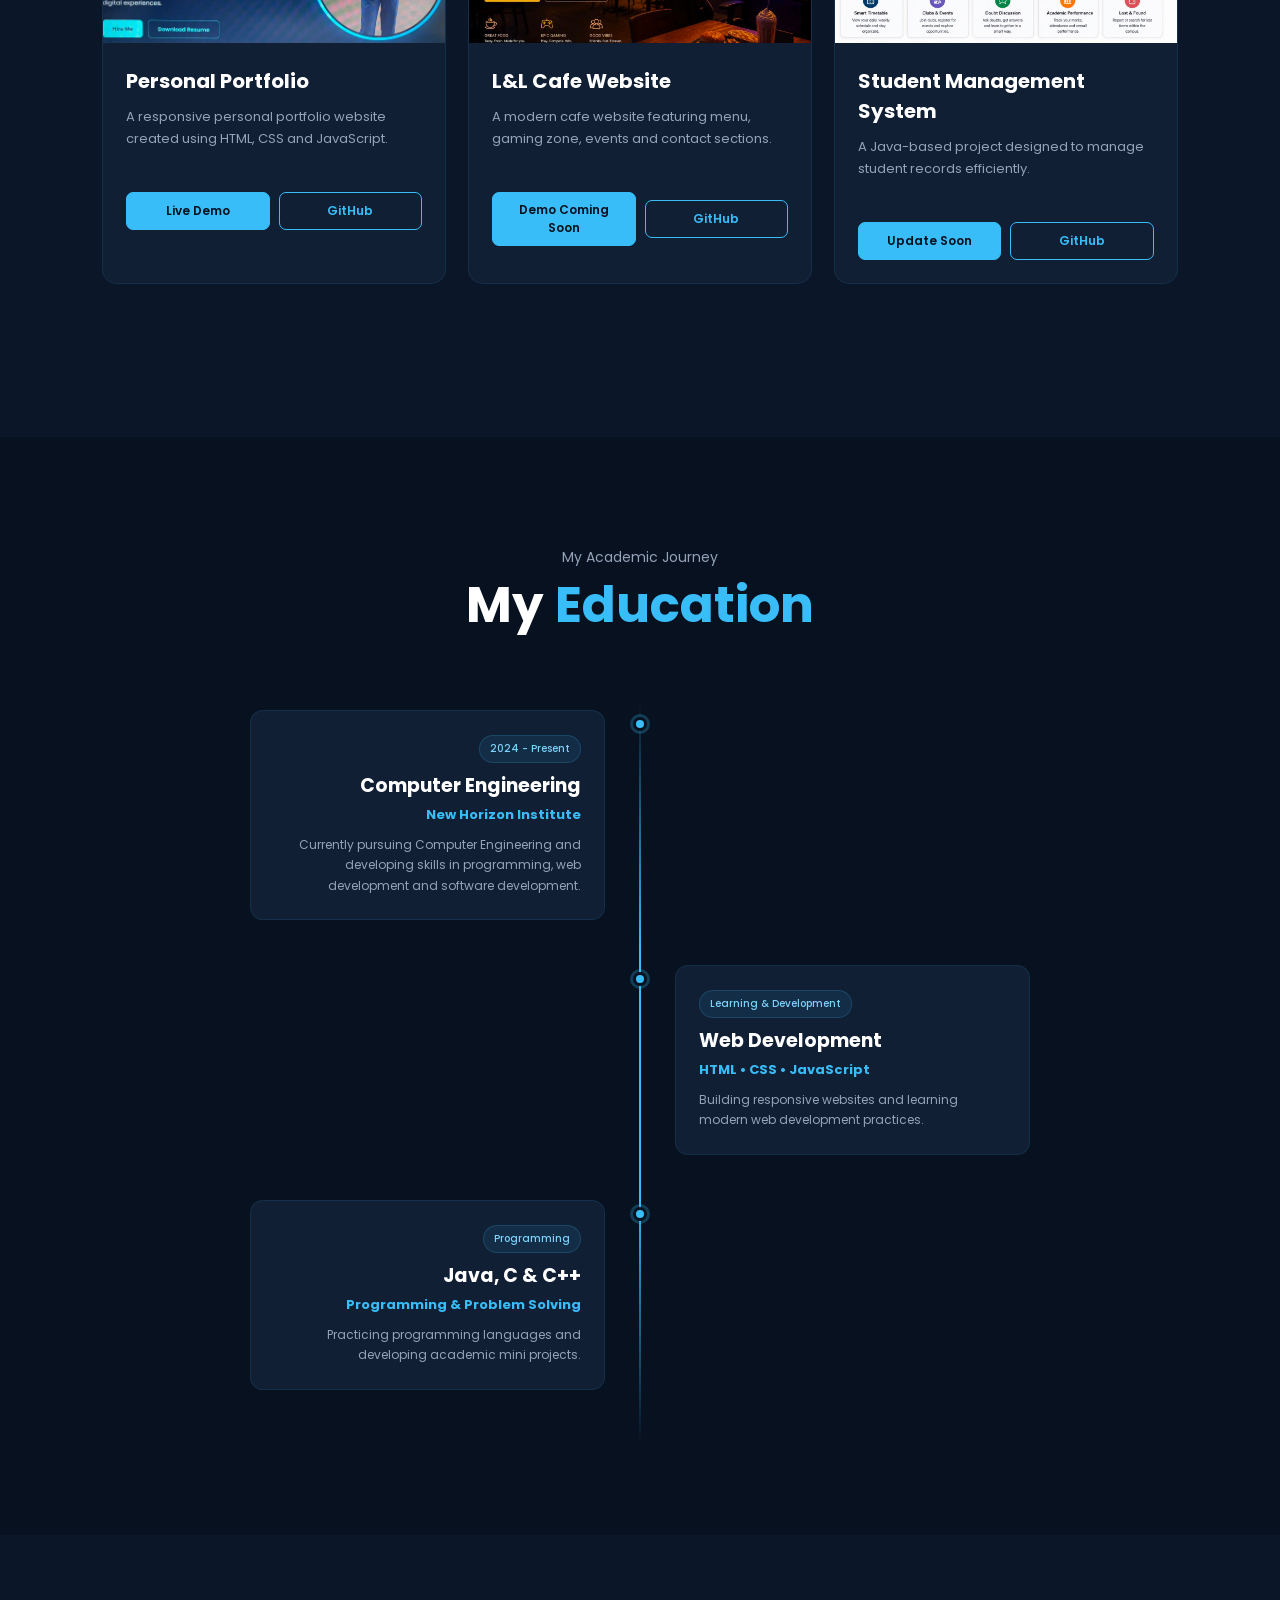
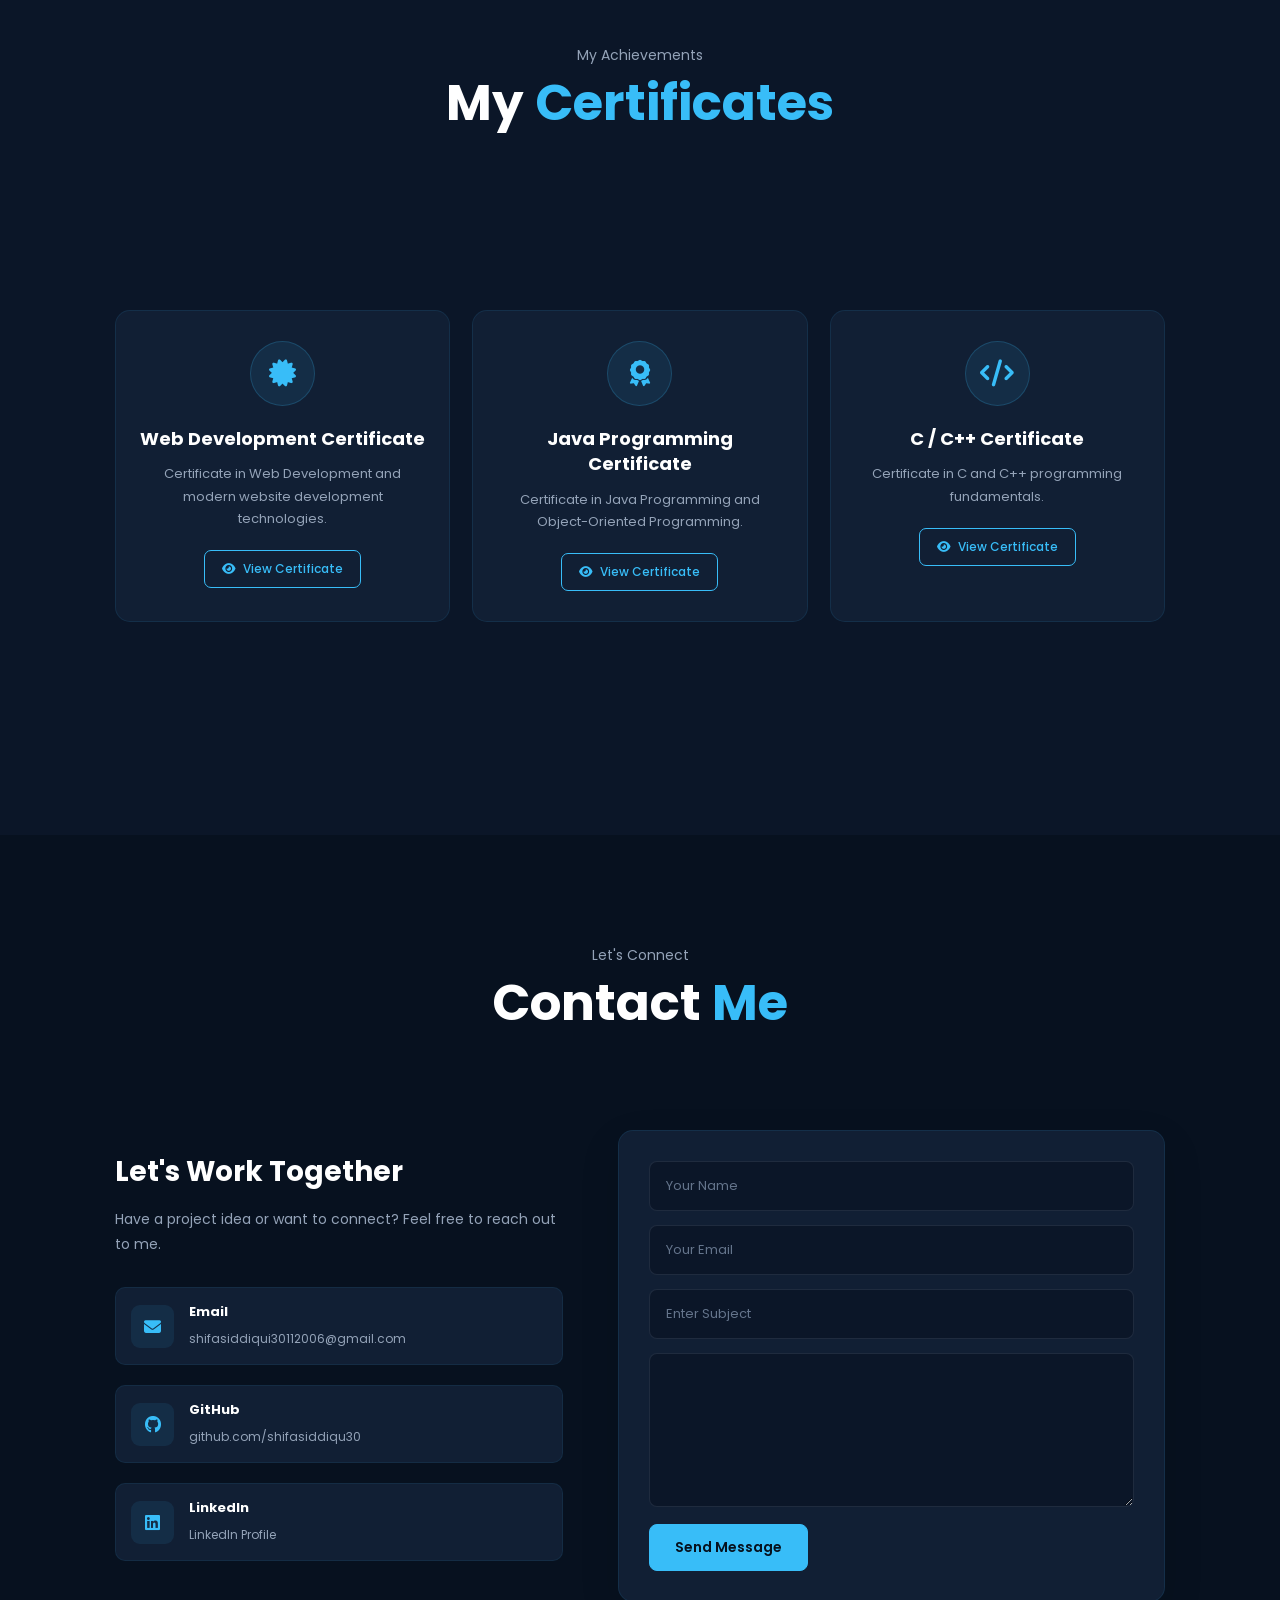
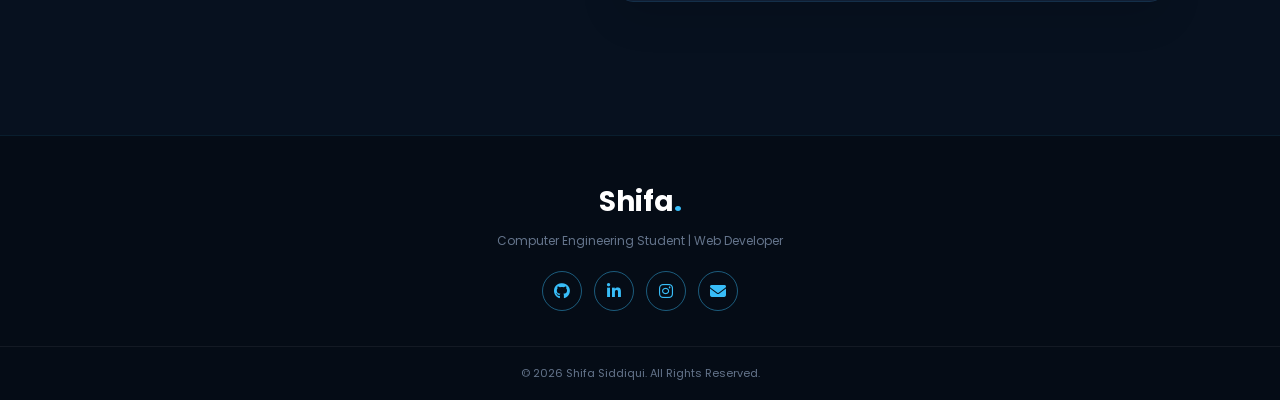
==== commit 0f4c47de: "update index html" ====
--- a/index.html
+++ b/index.html
@@ -513,7 +513,7 @@
 
                 <div class="project-image">
 
-                    <img src="image/portfolio-project.jpg"
+                    <img src="image/portfolio.jpeg"
                         alt="Personal Portfolio">
 
                 </div>
@@ -563,7 +563,7 @@
 
                 <div class="project-image">
 
-                    <img src="image/ll-cafe-project.jpg"
+                    <img src="image/llcafe.jpeg"
                         alt="L&L Cafe Website">
 
                 </div>
@@ -583,7 +583,7 @@
 
                     <div class="project-buttons">
 
-                        <a href="#"
+                        <a href="http://github.com/shifasiddiqu30/shifa-portfolio"
                             class="project-btn">
 
                             Demo Coming Soon
@@ -591,7 +591,7 @@
                         </a>
 
 
-                        <a href="#"
+                        <a href="http://github.com/shifasiddiqu30/shifa-portfolio"
                             class="project-btn outline">
 
                             GitHub
@@ -611,7 +611,7 @@
 
                 <div class="project-image">
 
-                    <img src="image/java-project.jpg"
+                    <img src="image/student.jpeg"
                         alt="Java Project">
 
                 </div>
@@ -631,7 +631,7 @@
 
                     <div class="project-buttons">
 
-                        <a href="#"
+                        <a href="http://github.com/shifasiddiqu30/shifa-portfolio"
                             class="project-btn">
 
                              Update Soon
@@ -639,7 +639,7 @@
                         </a>
 
 
-                        <a href="#"
+                        <a href="http://github.com/shifasiddiqu30/shifa-portfolio"
                             class="project-btn outline">
 
                             GitHub
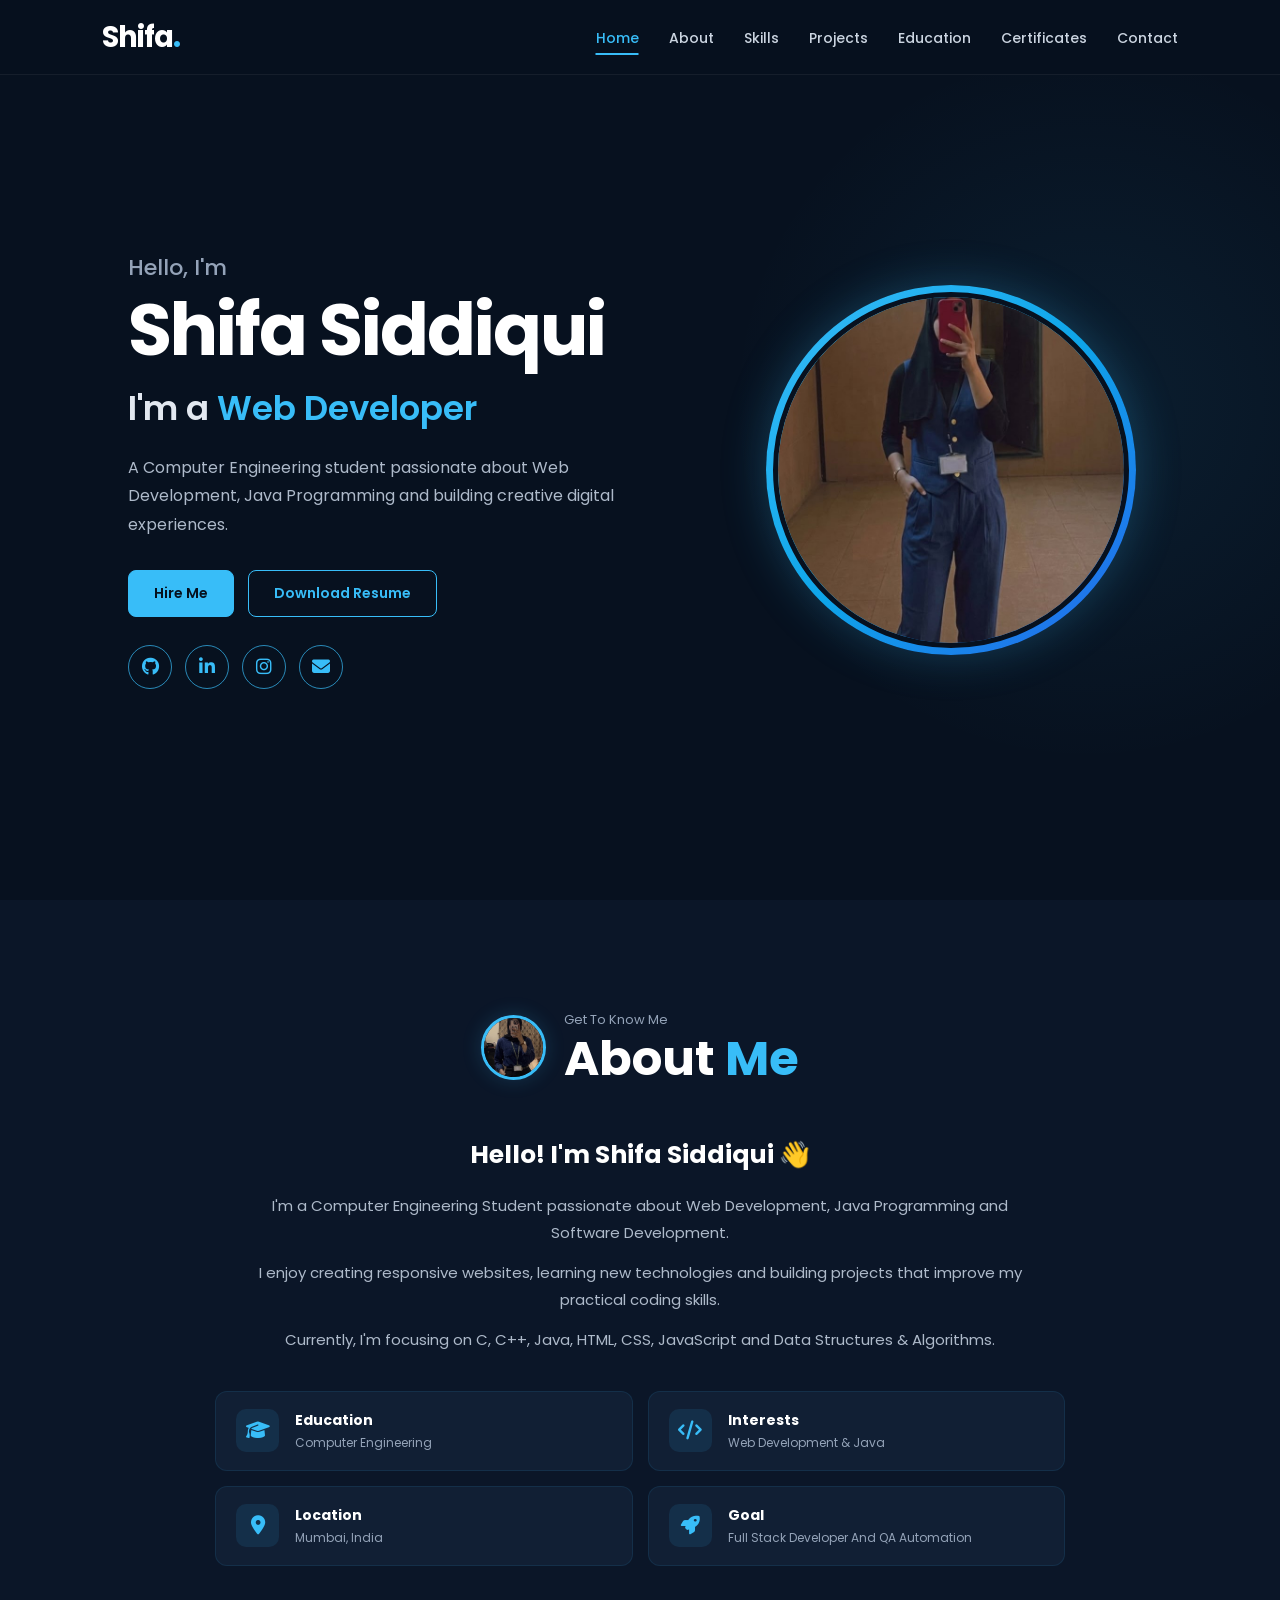
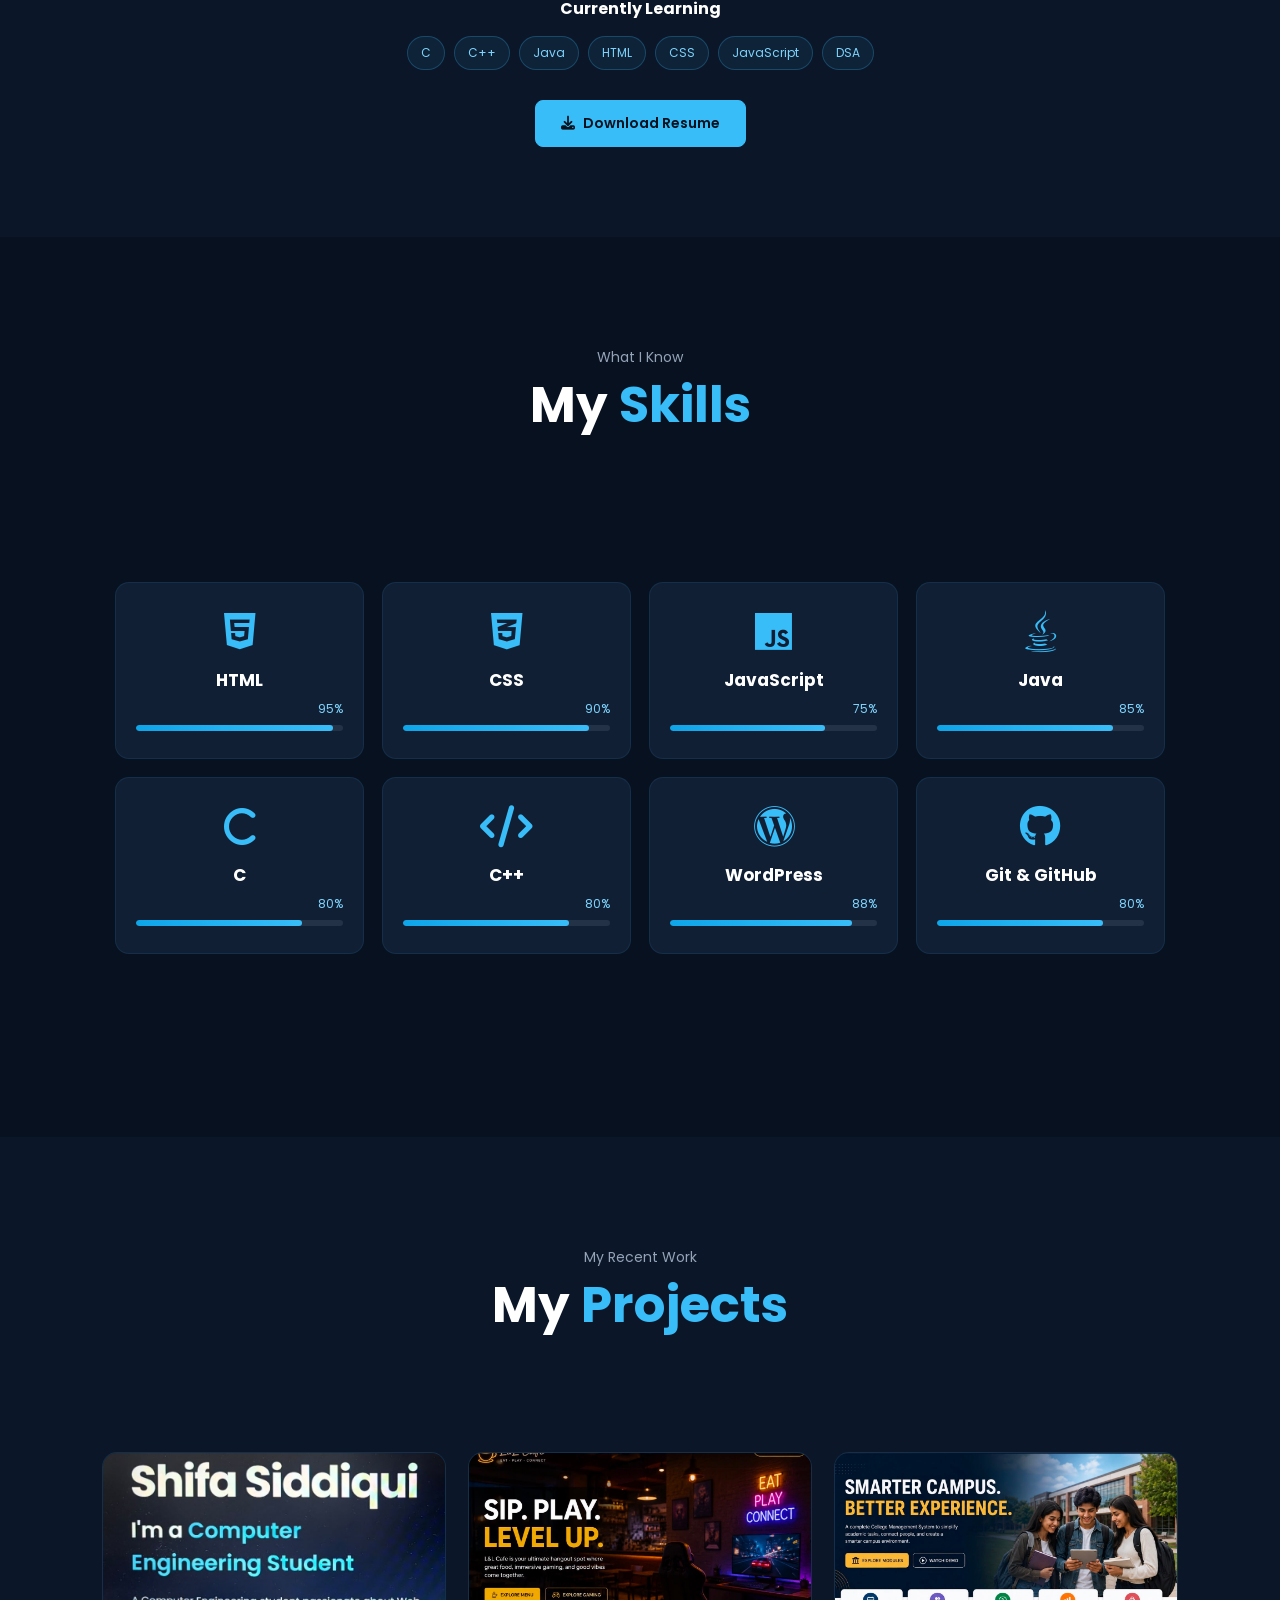
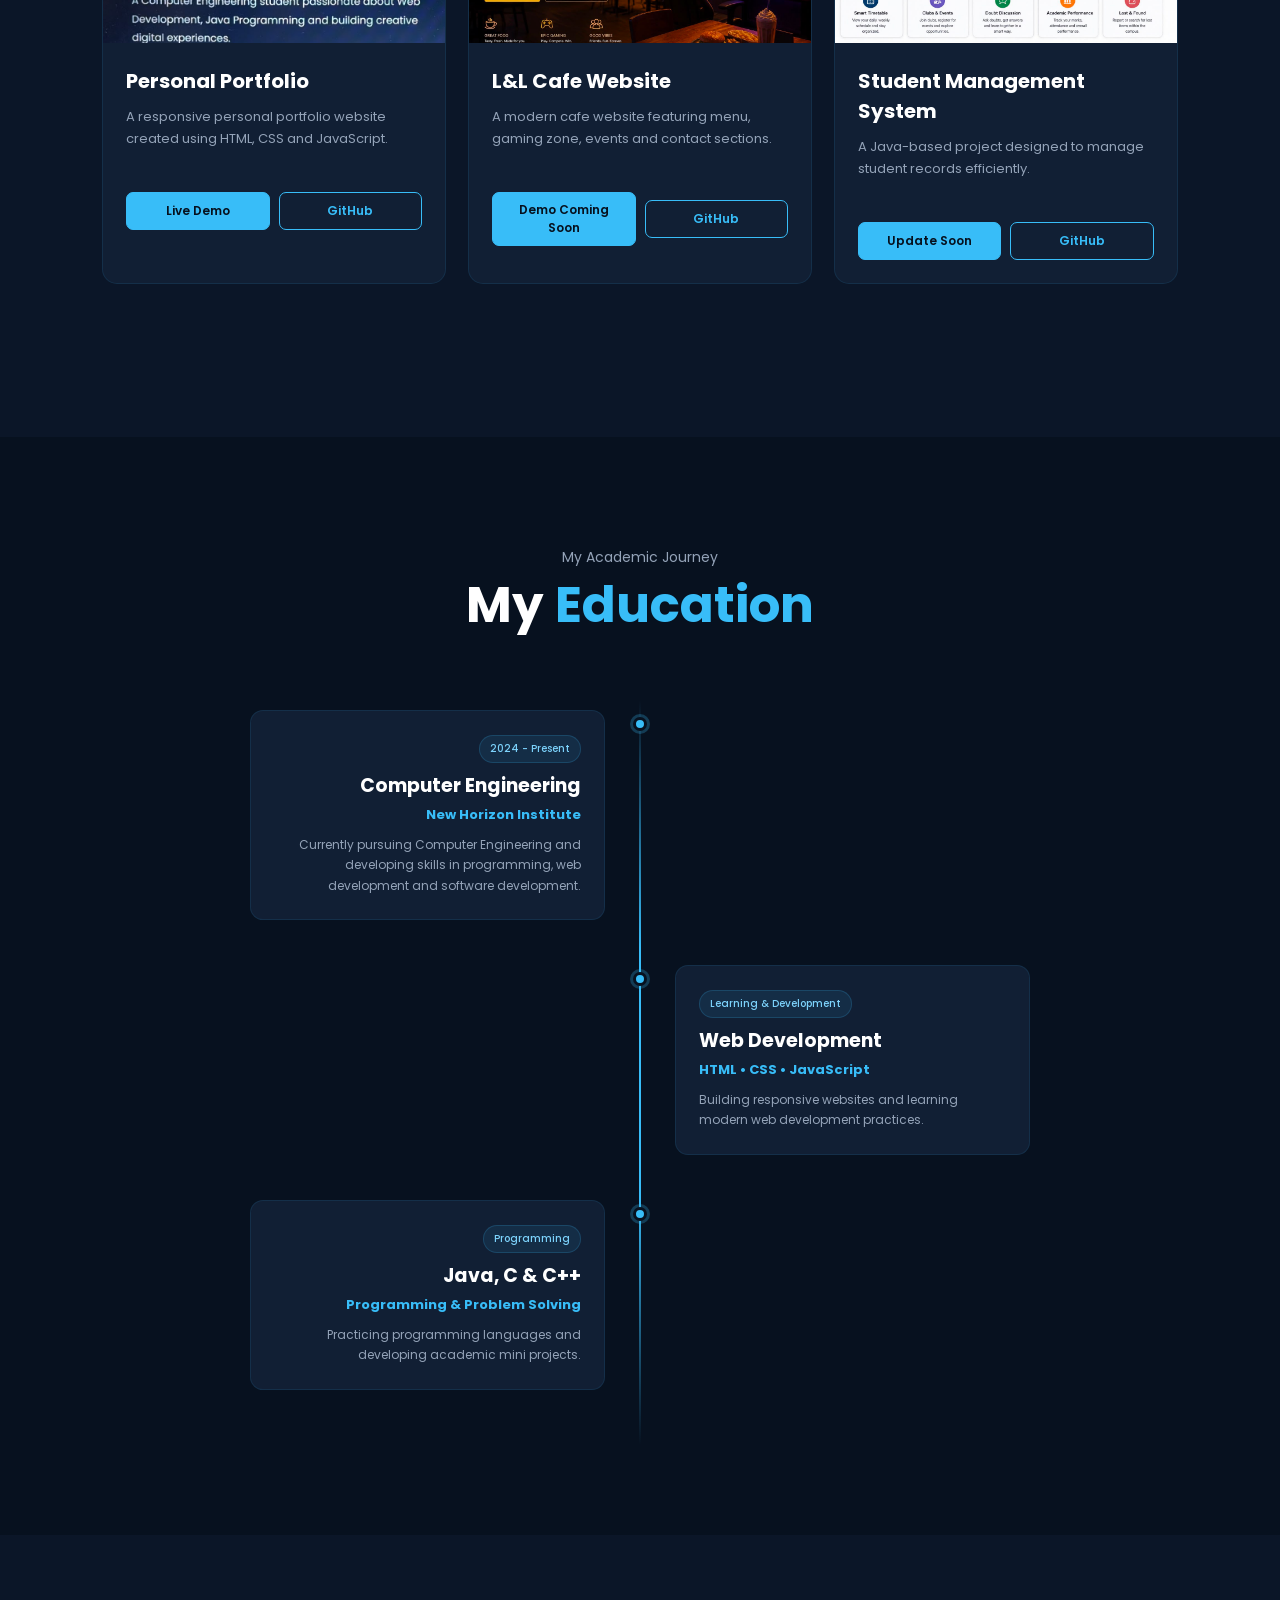
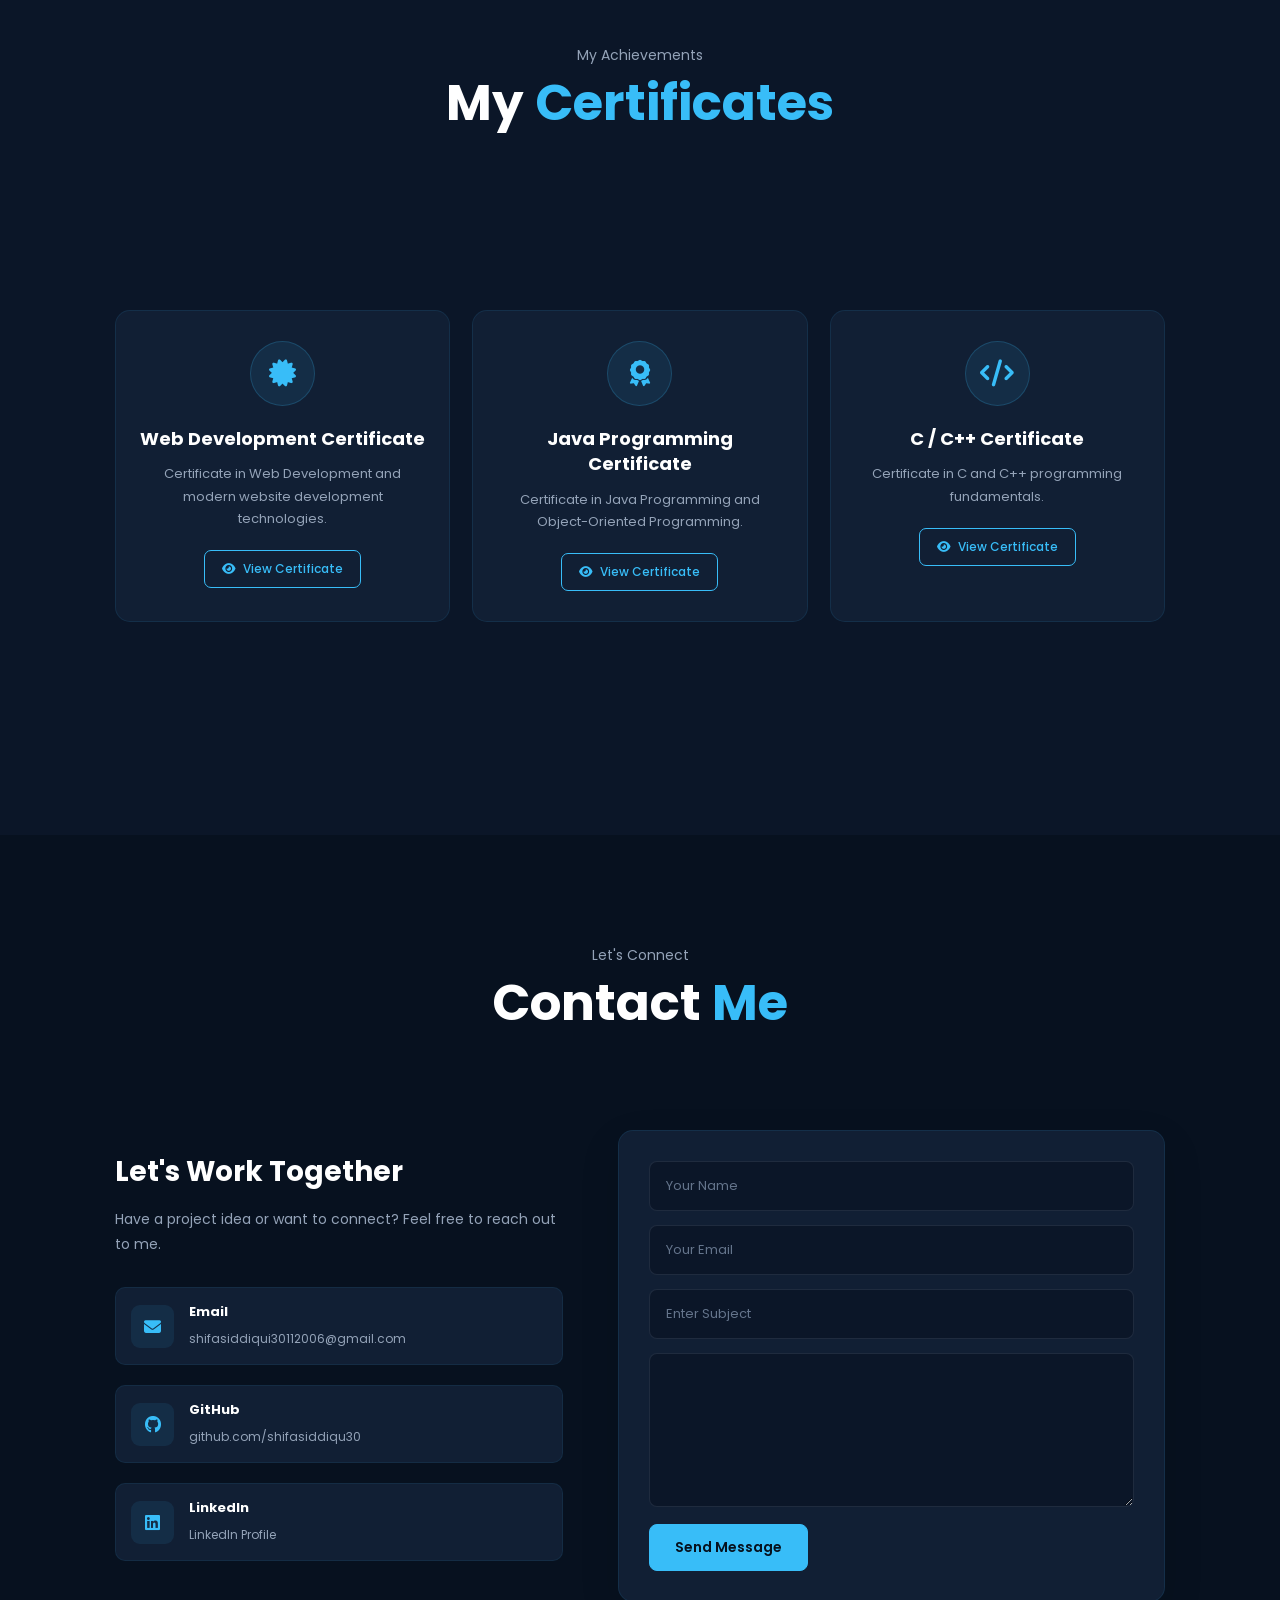
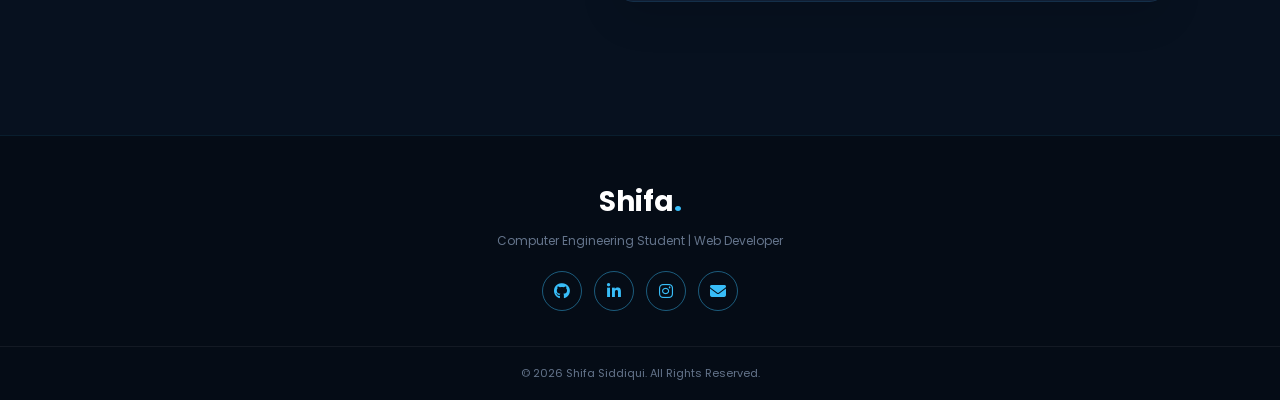
==== commit 280a7fe0: "update index html" ====
--- a/index.html
+++ b/index.html
@@ -204,7 +204,7 @@
     <!-- Heading -->
     <div class="about-title">
 
-        <img src="image/profile.jpg.jpeg" alt="Shifa Siddiqui">
+        <img src="image/portfolio2.jpeg" alt="Shifa Siddiqui">
 
         <div>
             <p>Get To Know Me</p>
@@ -820,7 +820,7 @@
                     </p>
 
 
-                    <a href="certificates/web-development.pdf"
+                    <a href="certificates/webdevelopment.pdf"
                         target="_blank"
                         class="certificate-btn">
 
@@ -859,7 +859,7 @@
                     </p>
 
 
-                    <a href="certificates/java-certificate.pdf"
+                    <a href="certificates/java.pdf"
                         target="_blank"
                         class="certificate-btn">
 
